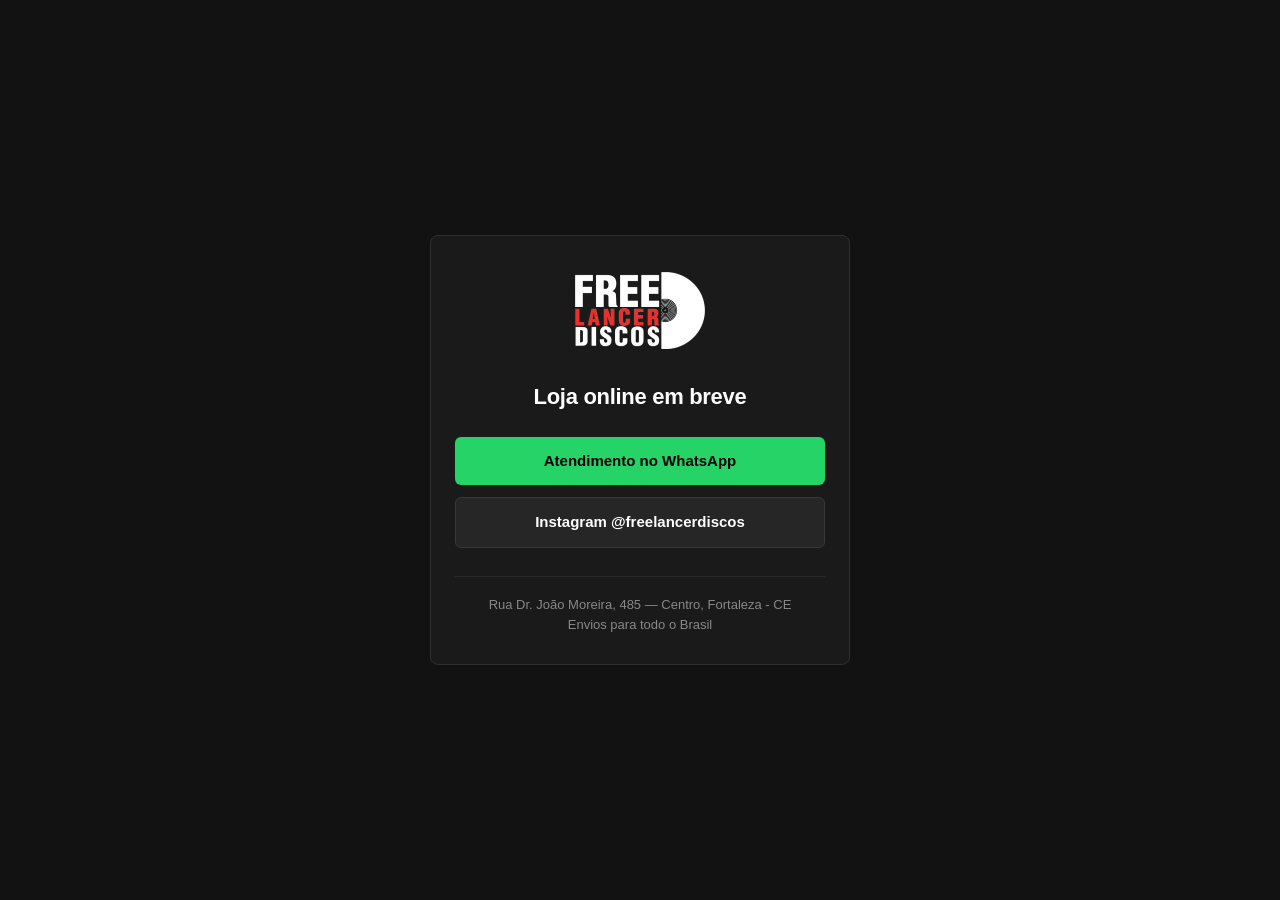
==== index.html @ 1de43fb5 "style: simplifica landing page em breve" ====
<!DOCTYPE html>
<html lang="pt-BR">
<head>
  <meta charset="UTF-8">
  <meta name="viewport" content="width=device-width, initial-scale=1.0">
  <title>Freelancer Discos — Em Breve</title>
  <meta name="description" content="Freelancer Discos. Loja online em breve. Atendimento via WhatsApp e Instagram.">
  <link rel="icon" type="image/png" href="assets/logo.png">
  <style>
    * {
      box-sizing: border-box;
      margin: 0;
      padding: 0;
    }
    body {
      background-color: #121212;
      color: #e0e0e0;
      font-family: -apple-system, BlinkMacSystemFont, "Segoe UI", Roboto, Helvetica, Arial, sans-serif;
      min-height: 100vh;
      display: flex;
      align-items: center;
      justify-content: center;
      padding: 24px 16px;
      line-height: 1.5;
    }
    .card {
      background-color: #1a1a1a;
      border: 1px solid #2e2e2e;
      border-radius: 8px;
      max-width: 420px;
      width: 100%;
      padding: 36px 24px 28px;
      text-align: center;
    }
    .logo {
      max-width: 130px;
      height: auto;
      margin-bottom: 24px;
      border-radius: 4px;
    }
    h1 {
      font-size: 22px;
      color: #ffffff;
      margin-bottom: 24px;
      font-weight: 700;
      letter-spacing: -0.3px;
    }
    .actions {
      display: flex;
      flex-direction: column;
      gap: 12px;
      margin-bottom: 28px;
    }
    .btn {
      display: flex;
      align-items: center;
      justify-content: center;
      padding: 13px 20px;
      border-radius: 6px;
      font-size: 15px;
      font-weight: 600;
      text-decoration: none;
      transition: opacity 0.2s;
    }
    .btn:hover {
      opacity: 0.9;
    }
    .btn-whatsapp {
      background-color: #25d366;
      color: #000000;
    }
    .btn-instagram {
      background-color: #262626;
      color: #ffffff;
      border: 1px solid #383838;
    }
    .footer {
      border-top: 1px solid #292929;
      padding-top: 18px;
      font-size: 13px;
      color: #888888;
      line-height: 1.6;
    }
  </style>
</head>
<body>
  <main class="card">
    <img src="assets/logo.png" alt="Freelancer Discos" class="logo">
    <h1>Loja online em breve</h1>
    
    <div class="actions">
      <a href="https://wa.me/5585999999999" target="_blank" rel="noopener noreferrer" class="btn btn-whatsapp">
        Atendimento no WhatsApp
      </a>
      <a href="https://instagram.com/freelancerdiscos" target="_blank" rel="noopener noreferrer" class="btn btn-instagram">
        Instagram @freelancerdiscos
      </a>
    </div>

    <footer class="footer">
      Rua Dr. João Moreira, 485 — Centro, Fortaleza - CE<br>
      Envios para todo o Brasil
    </footer>
  </main>
</body>
</html>
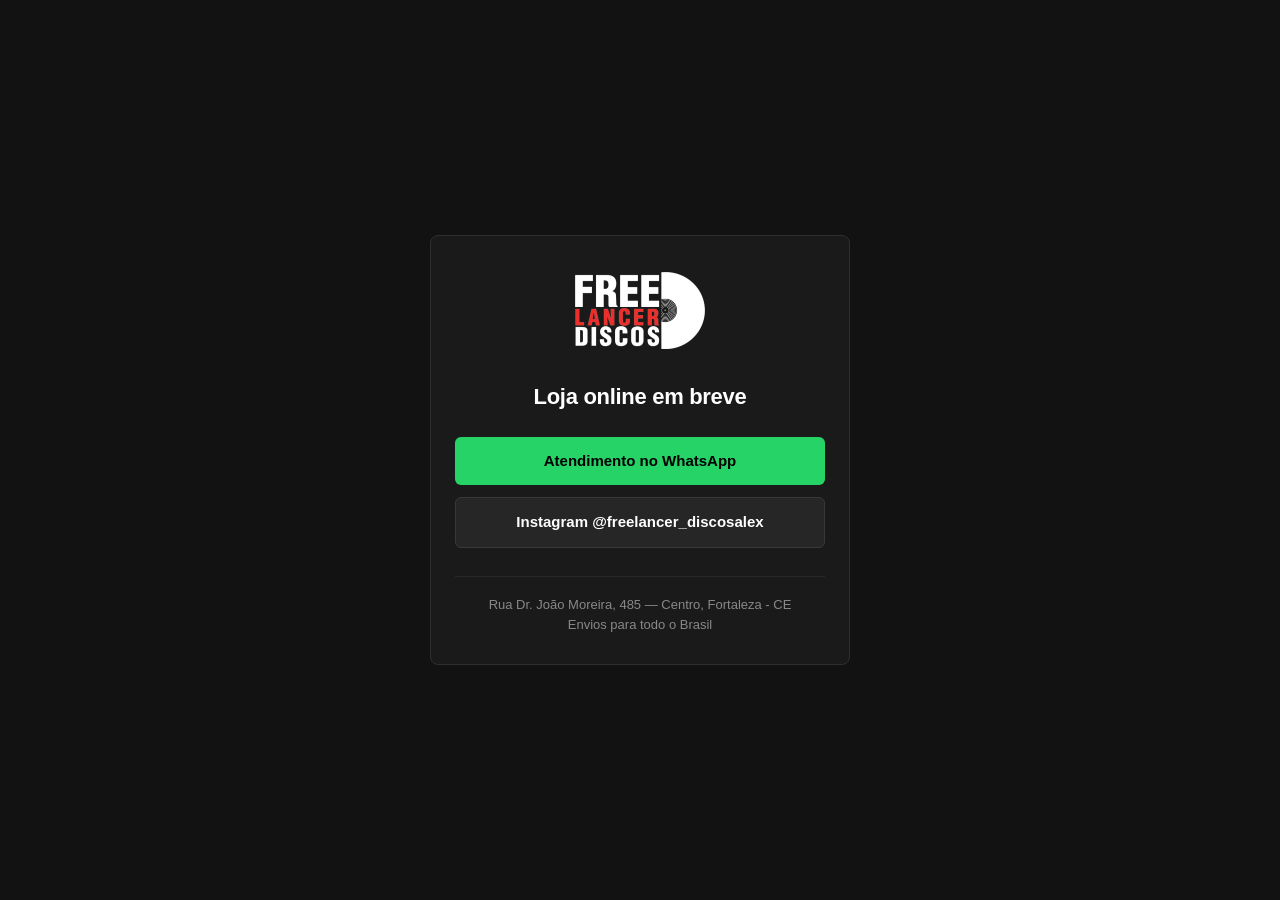
==== commit b6104290: "fix(links): atualiza links oficiais de whatsapp e instagram" ====
--- a/index.html
+++ b/index.html
@@ -89,11 +89,11 @@
     <h1>Loja online em breve</h1>
     
     <div class="actions">
-      <a href="https://wa.me/5585999999999" target="_blank" rel="noopener noreferrer" class="btn btn-whatsapp">
+      <a href="https://api.whatsapp.com/message/MDNETMFAPBNME1?autoload=1&app_absent=0" target="_blank" rel="noopener noreferrer" class="btn btn-whatsapp">
         Atendimento no WhatsApp
       </a>
-      <a href="https://instagram.com/freelancerdiscos" target="_blank" rel="noopener noreferrer" class="btn btn-instagram">
-        Instagram @freelancerdiscos
+      <a href="https://www.instagram.com/freelancer_discosalex/" target="_blank" rel="noopener noreferrer" class="btn btn-instagram">
+        Instagram @freelancer_discosalex
       </a>
     </div>
 
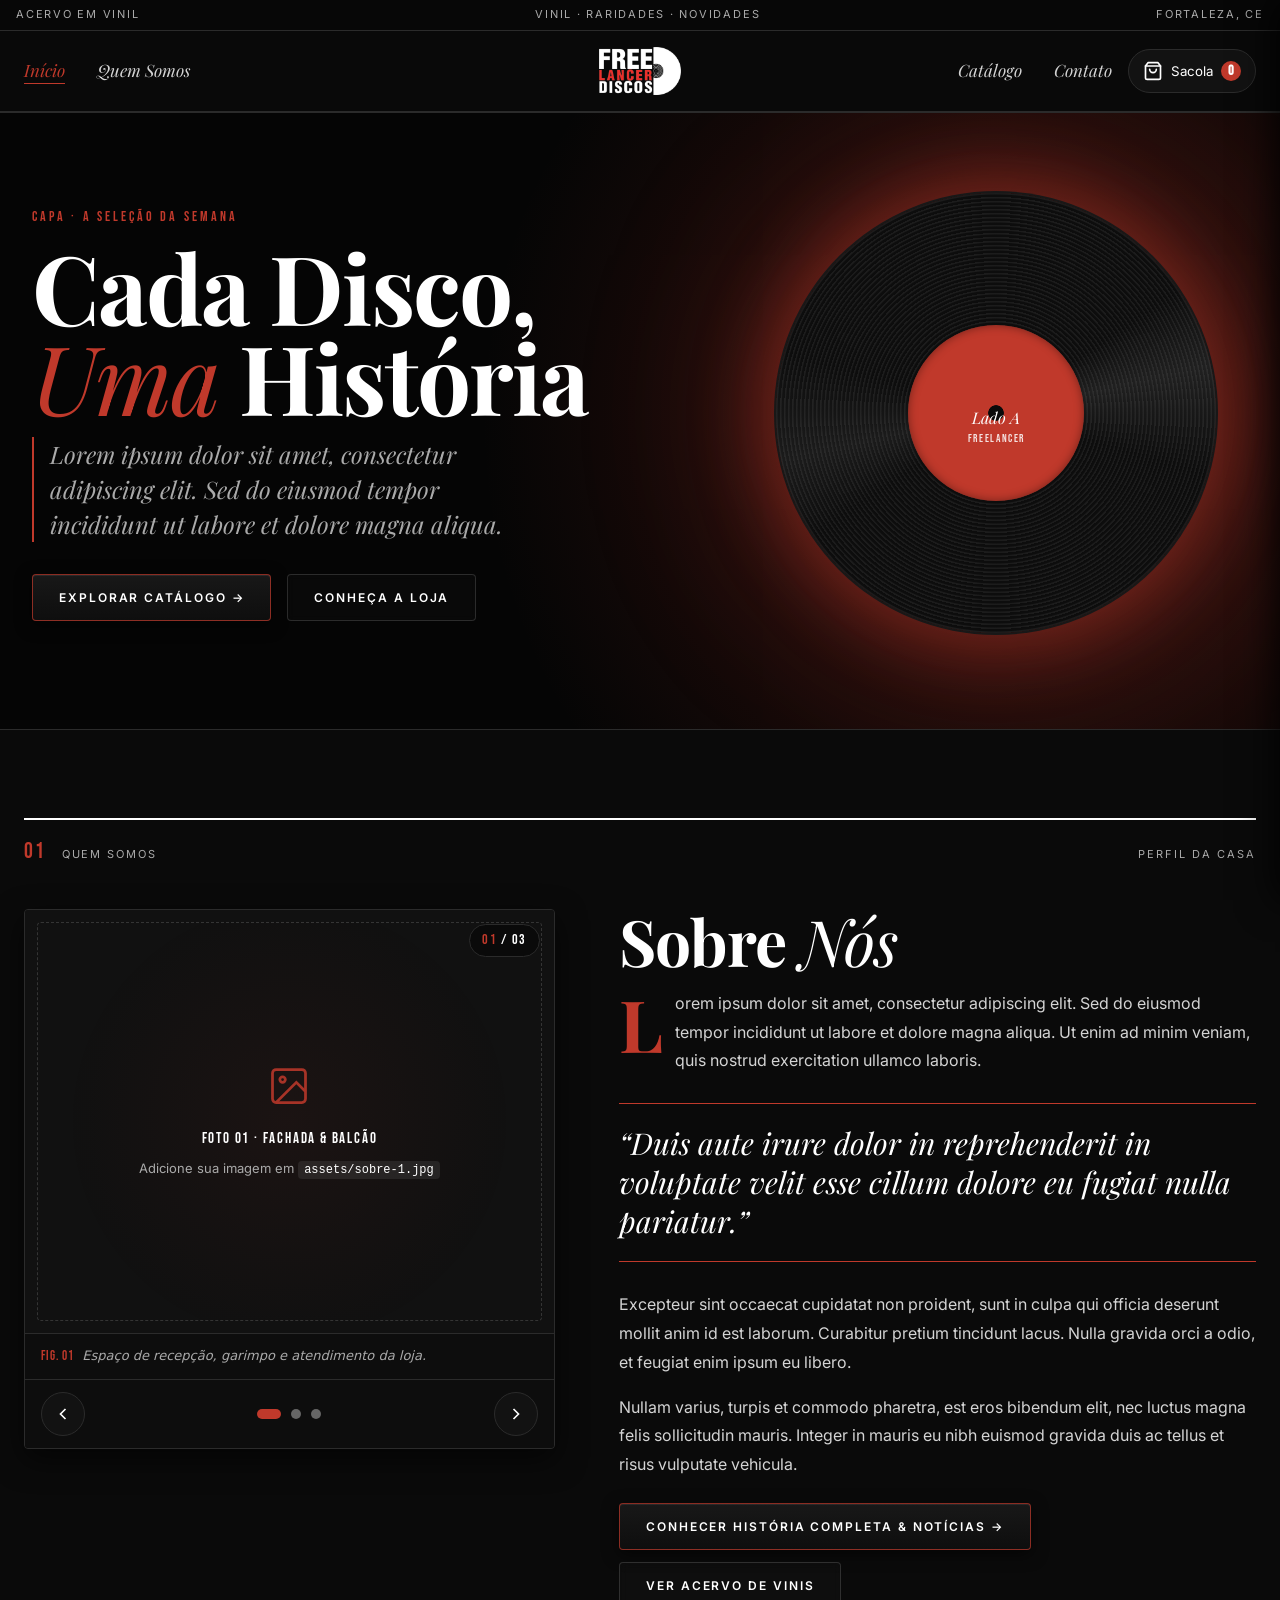
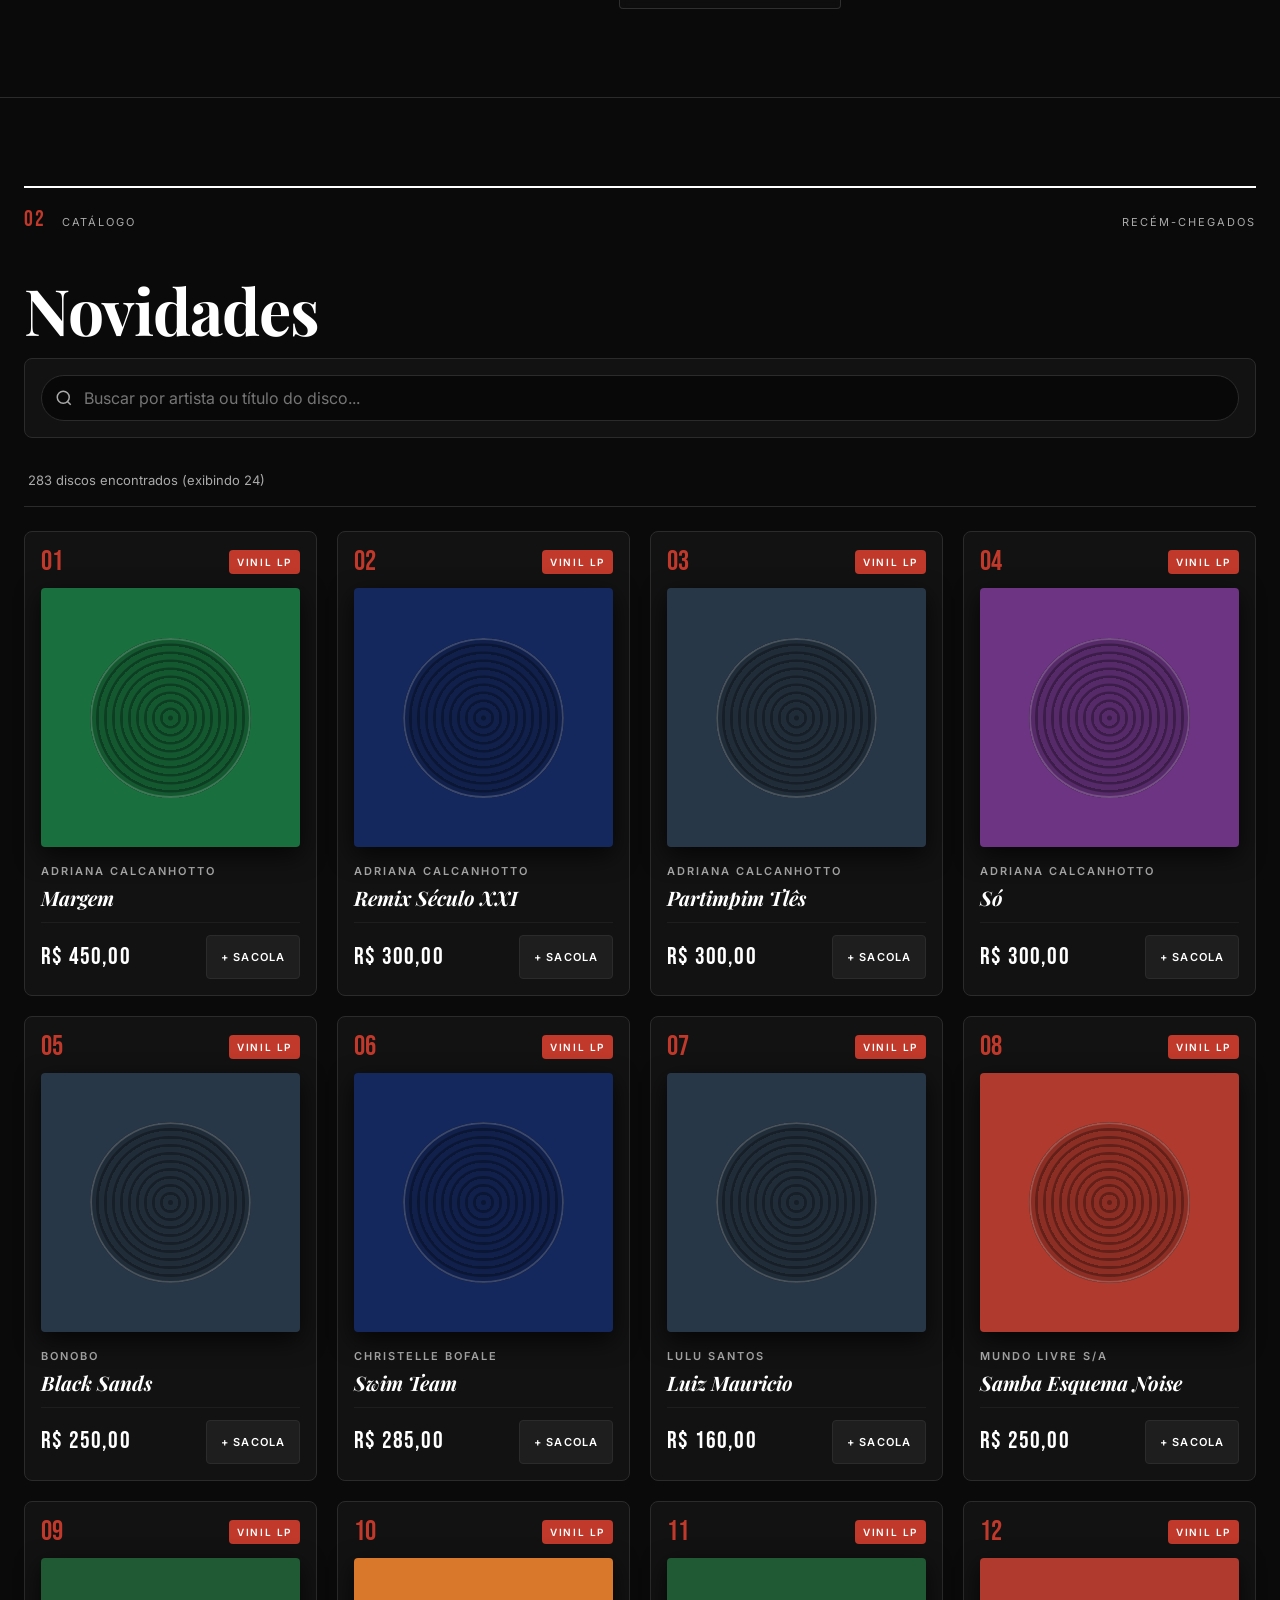
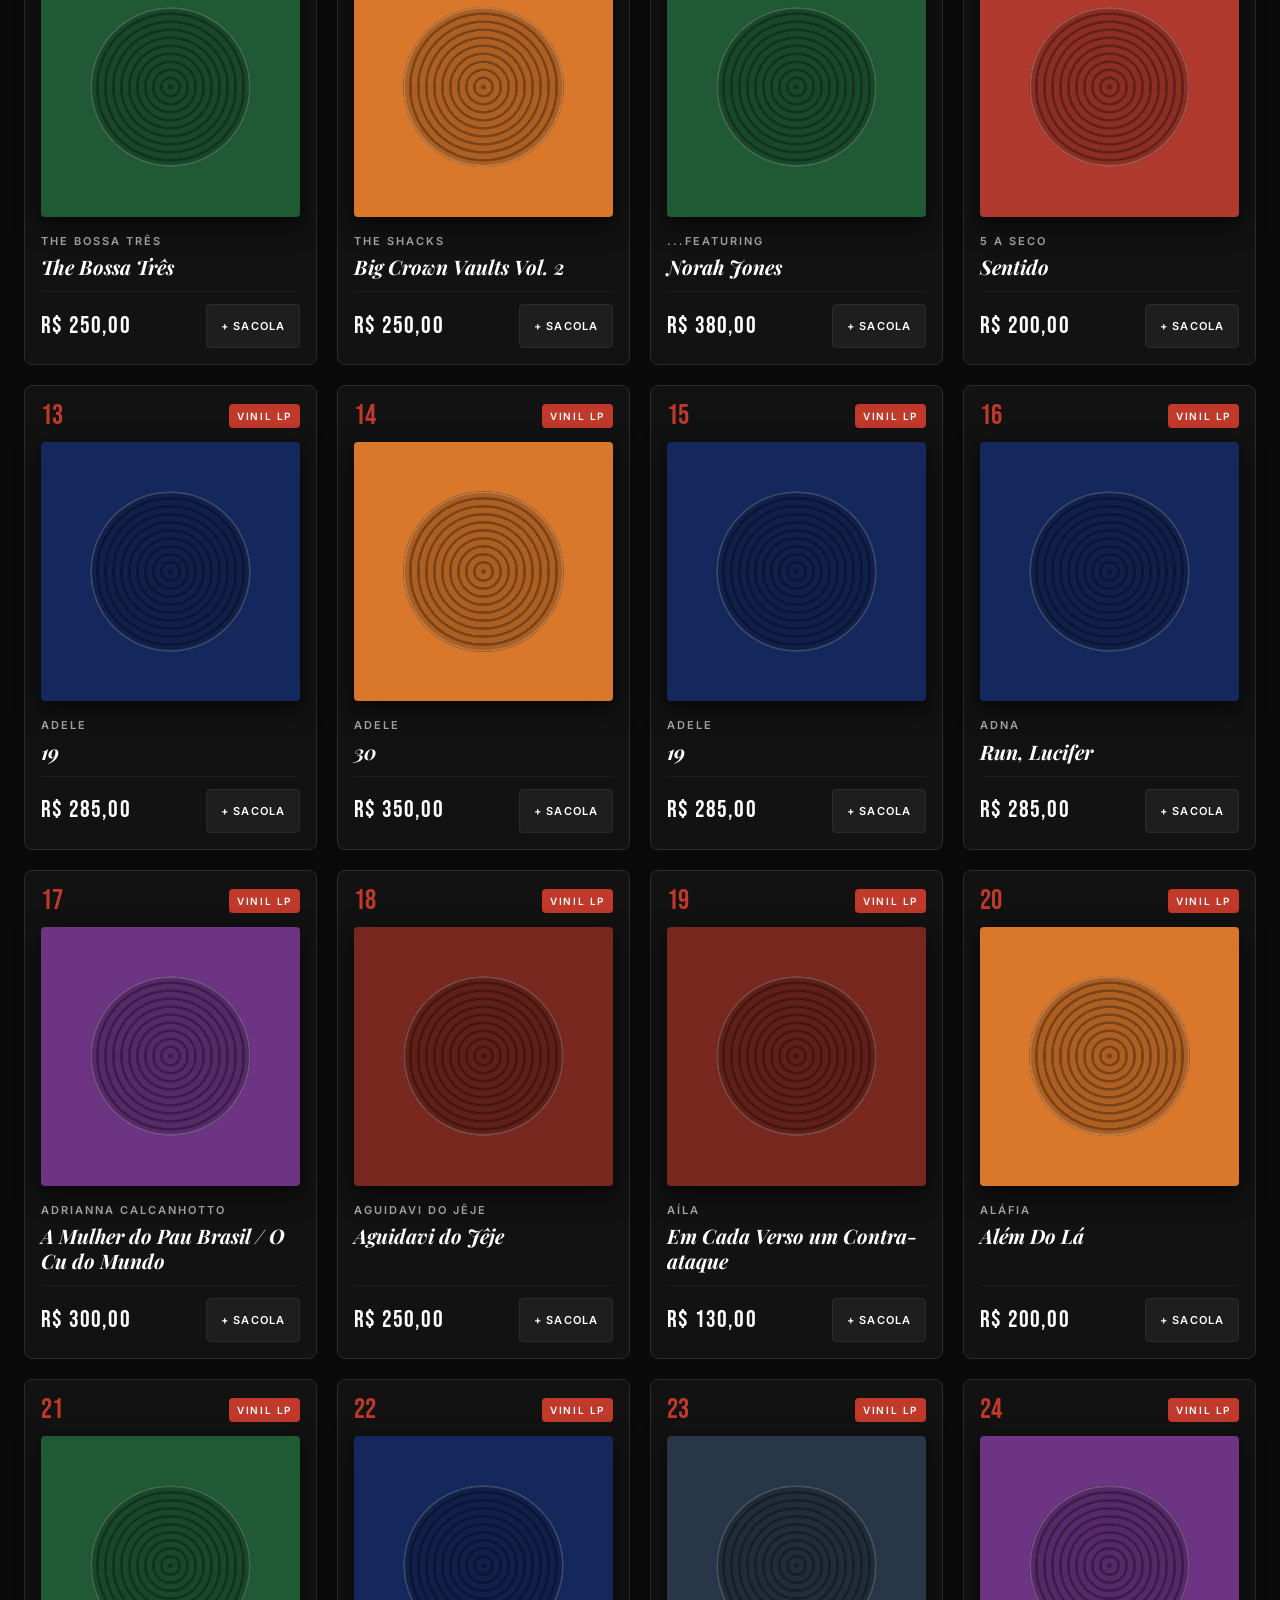
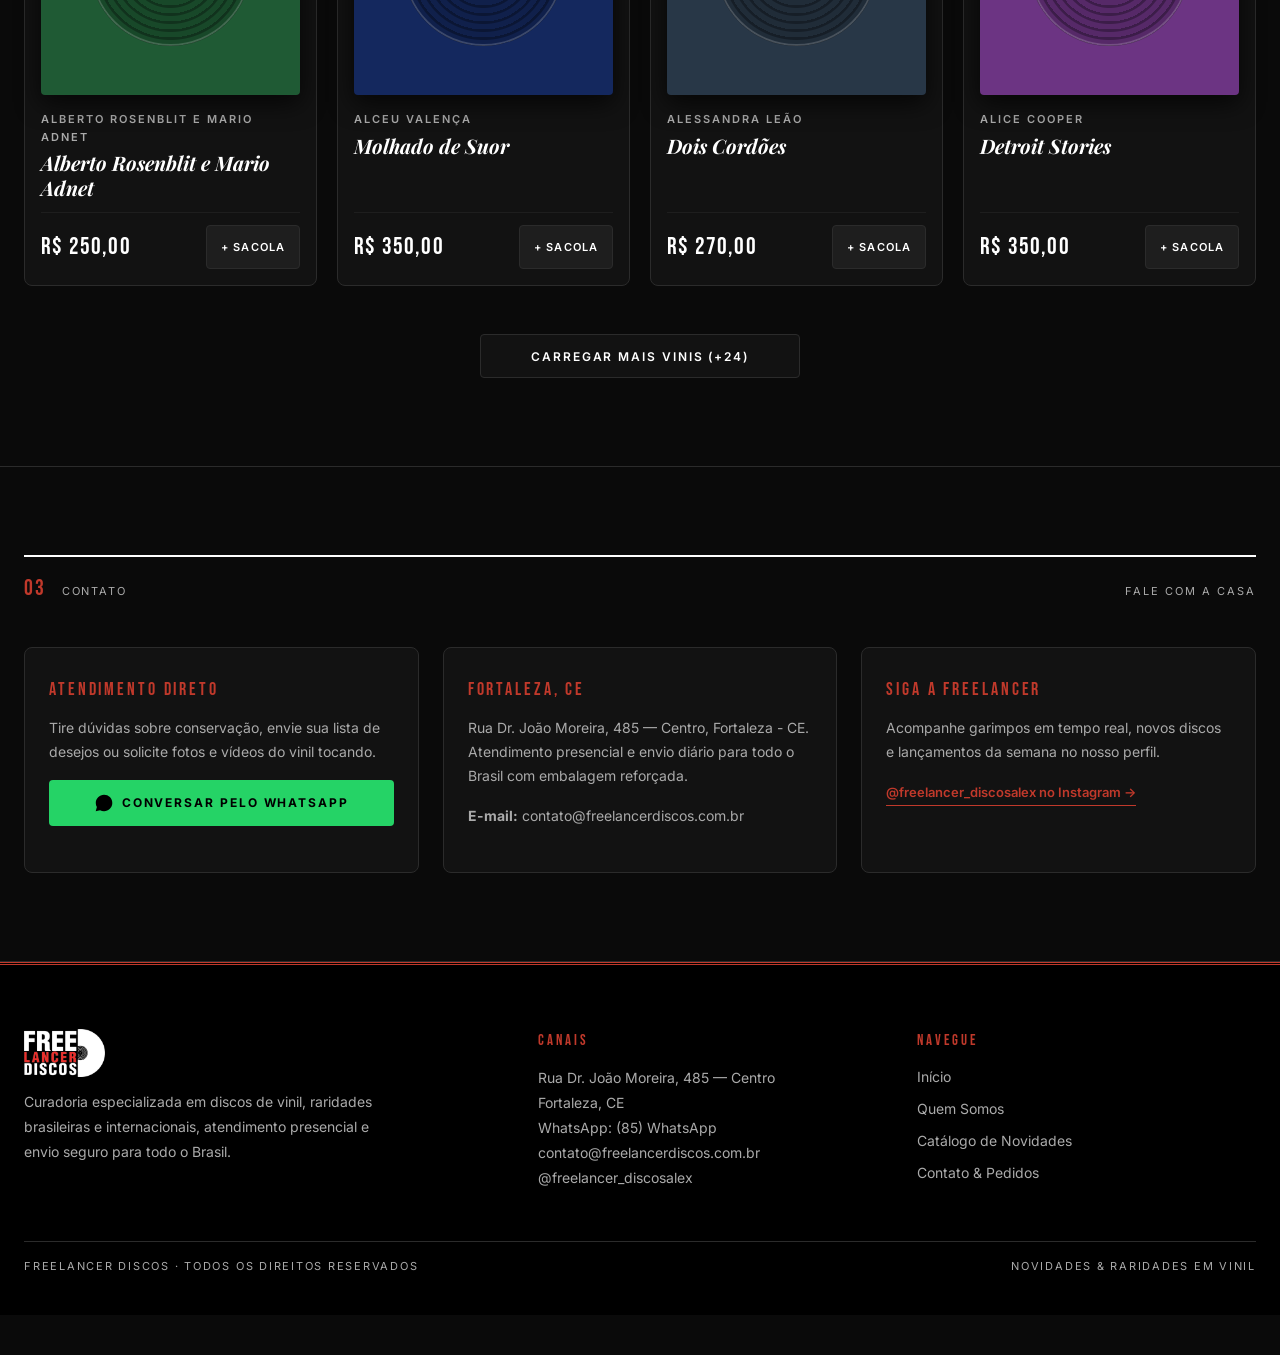
==== commit ca6655bb: "fix(social): atualiza links oficiais de whatsapp e instagram" ====
--- a/index.html
+++ b/index.html
@@ -1,106 +1,410 @@
 <!DOCTYPE html>
 <html lang="pt-BR">
 <head>
-  <meta charset="UTF-8">
-  <meta name="viewport" content="width=device-width, initial-scale=1.0">
-  <title>Freelancer Discos — Em Breve</title>
-  <meta name="description" content="Freelancer Discos. Loja online em breve. Atendimento via WhatsApp e Instagram.">
-  <link rel="icon" type="image/png" href="assets/logo.png">
-  <style>
-    * {
-      box-sizing: border-box;
-      margin: 0;
-      padding: 0;
-    }
-    body {
-      background-color: #121212;
-      color: #e0e0e0;
-      font-family: -apple-system, BlinkMacSystemFont, "Segoe UI", Roboto, Helvetica, Arial, sans-serif;
-      min-height: 100vh;
-      display: flex;
-      align-items: center;
-      justify-content: center;
-      padding: 24px 16px;
-      line-height: 1.5;
-    }
-    .card {
-      background-color: #1a1a1a;
-      border: 1px solid #2e2e2e;
-      border-radius: 8px;
-      max-width: 420px;
-      width: 100%;
-      padding: 36px 24px 28px;
-      text-align: center;
-    }
-    .logo {
-      max-width: 130px;
-      height: auto;
-      margin-bottom: 24px;
-      border-radius: 4px;
-    }
-    h1 {
-      font-size: 22px;
-      color: #ffffff;
-      margin-bottom: 24px;
-      font-weight: 700;
-      letter-spacing: -0.3px;
-    }
-    .actions {
-      display: flex;
-      flex-direction: column;
-      gap: 12px;
-      margin-bottom: 28px;
-    }
-    .btn {
-      display: flex;
-      align-items: center;
-      justify-content: center;
-      padding: 13px 20px;
-      border-radius: 6px;
-      font-size: 15px;
-      font-weight: 600;
-      text-decoration: none;
-      transition: opacity 0.2s;
-    }
-    .btn:hover {
-      opacity: 0.9;
-    }
-    .btn-whatsapp {
-      background-color: #25d366;
-      color: #000000;
-    }
-    .btn-instagram {
-      background-color: #262626;
-      color: #ffffff;
-      border: 1px solid #383838;
-    }
-    .footer {
-      border-top: 1px solid #292929;
-      padding-top: 18px;
-      font-size: 13px;
-      color: #888888;
-      line-height: 1.6;
-    }
-  </style>
+  <meta charset="utf-8">
+  <meta name="viewport" content="width=device-width, initial-scale=1, viewport-fit=cover">
+  <title>Freelancer Discos — Cada Disco, Uma História | Novidades em Vinil</title>
+  <meta name="description" content="Descubra novidades e raridades em vinil na Freelancer Discos. Conheça nossa história, explore o catálogo das Caixas 50 e 51 e compre direto pelo WhatsApp.">
+  
+  <!-- Favicon / Meta Tema -->
+  <meta name="theme-color" content="#0a0a0a">
+  <meta name="apple-mobile-web-app-status-bar-style" content="black-translucent">
+
+  <!-- Fontes Editoriais Google Fonts -->
+  <link rel="preconnect" href="https://fonts.googleapis.com">
+  <link rel="preconnect" href="https://fonts.gstatic.com" crossorigin>
+  <link href="https://fonts.googleapis.com/css2?family=Bebas+Neue&family=Inter:wght@400;500;600;700&family=Playfair+Display:ital,wght@0,400;0,700;1,400;1,700&display=swap" rel="stylesheet">
+
+  <!-- Design Tokens e Estilos -->
+  <link rel="stylesheet" href="css/tokens.css">
+  <link rel="stylesheet" href="css/style.css">
 </head>
 <body>
-  <main class="card">
-    <img src="assets/logo.png" alt="Freelancer Discos" class="logo">
-    <h1>Loja online em breve</h1>
-    
-    <div class="actions">
-      <a href="https://api.whatsapp.com/message/MDNETMFAPBNME1?autoload=1&app_absent=0" target="_blank" rel="noopener noreferrer" class="btn btn-whatsapp">
-        Atendimento no WhatsApp
+  <!-- Topbar Editorial Metadados -->
+  <header class="topbar">
+    <div class="meta-container">
+      <span class="meta-item meta-edition">Acervo em Vinil</span>
+      <span class="meta-item meta-tagline">Vinil · Raridades · Novidades</span>
+      <span class="meta-item meta-location">Fortaleza, CE</span>
+    </div>
+  </header>
+
+  <!-- Navegação Principal -->
+  <nav class="main-nav" id="mainNav">
+    <div class="nav-container">
+      <!-- Menu Esquerdo (Desktop) -->
+      <ul class="nav-links nav-left">
+        <li><a href="#inicio" class="nav-link active">Início</a></li>
+        <li><a href="sobre.html" class="nav-link">Quem Somos</a></li>
+      </ul>
+
+      <!-- Logotipo Central -->
+      <a href="#inicio" class="nav-brand" aria-label="Freelancer Discos - Início">
+        <img src="assets/logo.png" alt="Freelancer Discos" class="brand-logo" width="180" height="48">
       </a>
-      <a href="https://www.instagram.com/freelancer_discosalex/" target="_blank" rel="noopener noreferrer" class="btn btn-instagram">
-        Instagram @freelancer_discosalex
-      </a>
-    </div>
-
-    <footer class="footer">
-      Rua Dr. João Moreira, 485 — Centro, Fortaleza - CE<br>
-      Envios para todo o Brasil
-    </footer>
-  </main>
+
+      <!-- Menu Direito & Botão da Sacola -->
+      <div class="nav-right-wrap">
+        <ul class="nav-links nav-right">
+          <li><a href="#catalogo" class="nav-link">Catálogo</a></li>
+          <li><a href="#contato" class="nav-link">Contato</a></li>
+        </ul>
+
+        <!-- Botão Sacola de Compras -->
+        <button class="cart-trigger-btn" id="cartTrigger" aria-label="Abrir Sacola de Compras">
+          <svg class="cart-icon" viewBox="0 0 24 24" width="20" height="20" fill="none" stroke="currentColor" stroke-width="2" stroke-linecap="round" stroke-linejoin="round">
+            <path d="M6 2L3 6v14a2 2 0 0 0 2 2h14a2 2 0 0 0 2-2V6l-3-4z"></path>
+            <line x1="3" y1="6" x2="21" y2="6"></line>
+            <path d="M16 10a4 4 0 0 1-8 0"></path>
+          </svg>
+          <span class="cart-label">Sacola</span>
+          <span class="cart-badge" id="cartBadge">0</span>
+        </button>
+
+        <!-- Menu Hamburguer Mobile -->
+        <button class="menu-toggle" id="menuToggle" aria-label="Abrir menu de navegação">
+          <span></span>
+          <span></span>
+          <span></span>
+        </button>
+      </div>
+    </div>
+
+    <!-- Gaveta de Links Mobile -->
+    <div class="mobile-menu" id="mobileMenu">
+      <a href="#inicio" class="mobile-link">Início</a>
+      <a href="sobre.html" class="mobile-link">Quem Somos</a>
+      <a href="#catalogo" class="mobile-link">Catálogo (Novidades)</a>
+      <a href="#contato" class="mobile-link">Contato & Localização</a>
+    </div>
+  </nav>
+
+  <!-- Seção Hero Principal -->
+  <section class="hero-section" id="inicio">
+    <div class="hero-inner">
+      <div class="hero-text">
+        <span class="hero-kicker">CAPA · A SELEÇÃO DA SEMANA</span>
+        <h1 class="hero-title">Cada Disco,<br><em>Uma</em> História</h1>
+        <p class="hero-lede">Lorem ipsum dolor sit amet, consectetur adipiscing elit. Sed do eiusmod tempor incididunt ut labore et dolore magna aliqua.</p>
+        <div class="hero-actions">
+          <a href="#catalogo" class="btn btn-primary">Explorar Catálogo →</a>
+          <a href="#sobre" class="btn btn-outline">Conheça a Loja</a>
+        </div>
+      </div>
+
+      <!-- Disco de Vinil Gráfico Interativo -->
+      <div class="hero-vinyl-wrap" aria-hidden="true">
+        <div class="vinyl-disc" id="vinylDisc">
+          <div class="vinyl-reflection"></div>
+          <div class="vinyl-label">
+            <span class="label-side">Lado A</span>
+            <span class="label-brand">Freelancer</span>
+          </div>
+        </div>
+      </div>
+    </div>
+  </section>
+
+  <!-- Seção 01: Quem Somos -->
+  <section class="section-container" id="sobre">
+    <div class="section-header">
+      <span class="section-num">01</span>
+      <span class="section-tag">Quem Somos</span>
+      <span class="section-extra">Perfil da Casa</span>
+    </div>
+
+    <div class="about-grid">
+      <!-- Carrossel de Fotos do Espaço (Preparado para imagens futuras) -->
+      <div class="about-carousel-wrap">
+        <div class="about-carousel" id="aboutCarousel" aria-roledescription="carousel" aria-label="Fotos do Espaço da Loja">
+          
+          <!-- Badge Editorial Indicador -->
+          <div class="carousel-counter-pill" id="carouselCounter" aria-live="polite">
+            <span id="currentSlideNum">01</span> / 03
+          </div>
+
+          <!-- Trilho dos Slides -->
+          <div class="carousel-viewport">
+            <div class="carousel-track" id="carouselTrack">
+              
+              <!-- Slide 1: Entrada & Balcão -->
+              <article class="carousel-slide is-active" role="group" aria-roledescription="slide" aria-label="1 de 3: Entrada e Balcão">
+                <div class="slide-media-box">
+                  <div class="slide-placeholder">
+                    <div class="placeholder-graphic">
+                      <svg viewBox="0 0 24 24" width="44" height="44" fill="none" stroke="currentColor" stroke-width="1.5">
+                        <rect x="3" y="3" width="18" height="18" rx="2" ry="2"></rect>
+                        <circle cx="8.5" cy="8.5" r="1.5"></circle>
+                        <polyline points="21 15 16 10 5 21"></polyline>
+                      </svg>
+                    </div>
+                    <span class="placeholder-tag">Foto 01 · Fachada & Balcão</span>
+                    <p class="placeholder-desc">Adicione sua imagem em <code>assets/sobre-1.jpg</code></p>
+                  </div>
+                  <!-- Foto futura: <img src="assets/sobre-1.jpg" alt="Fachada e balcão" class="slide-photo" loading="lazy"> -->
+                </div>
+                <div class="slide-caption">
+                  <span class="caption-fig">Fig. 01</span>
+                  <span class="caption-text">Espaço de recepção, garimpo e atendimento da loja.</span>
+                </div>
+              </article>
+
+              <!-- Slide 2: Estantes & Acervo -->
+              <article class="carousel-slide" role="group" aria-roledescription="slide" aria-label="2 de 3: Estantes e Acervo">
+                <div class="slide-media-box">
+                  <div class="slide-placeholder">
+                    <div class="placeholder-graphic">
+                      <svg viewBox="0 0 24 24" width="44" height="44" fill="none" stroke="currentColor" stroke-width="1.5">
+                        <path d="M4 19.5A2.5 2.5 0 0 1 6.5 17H20"></path>
+                        <path d="M6.5 2H20v20H6.5A2.5 2.5 0 0 1 4 19.5v-15A2.5 2.5 0 0 1 6.5 2z"></path>
+                      </svg>
+                    </div>
+                    <span class="placeholder-tag">Foto 02 · Estantes & Caixas</span>
+                    <p class="placeholder-desc">Adicione sua imagem em <code>assets/sobre-2.jpg</code></p>
+                  </div>
+                  <!-- Foto futura: <img src="assets/sobre-2.jpg" alt="Estantes de vinil" class="slide-photo" loading="lazy"> -->
+                </div>
+                <div class="slide-caption">
+                  <span class="caption-fig">Fig. 02</span>
+                  <span class="caption-text">Acervo organizado por gênero com novidades semanais.</span>
+                </div>
+              </article>
+
+              <!-- Slide 3: Audição & Toca-Discos -->
+              <article class="carousel-slide" role="group" aria-roledescription="slide" aria-label="3 de 3: Ponto de Audição">
+                <div class="slide-media-box">
+                  <div class="slide-placeholder">
+                    <div class="placeholder-graphic">
+                      <svg viewBox="0 0 24 24" width="44" height="44" fill="none" stroke="currentColor" stroke-width="1.5">
+                        <circle cx="12" cy="12" r="10"></circle>
+                        <circle cx="12" cy="12" r="3"></circle>
+                        <line x1="12" y1="2" x2="12" y2="4"></line>
+                        <line x1="12" y1="20" x2="12" y2="22"></line>
+                      </svg>
+                    </div>
+                    <span class="placeholder-tag">Foto 03 · Ponto de Audição</span>
+                    <p class="placeholder-desc">Adicione sua imagem em <code>assets/sobre-3.jpg</code></p>
+                  </div>
+                  <!-- Foto futura: <img src="assets/sobre-3.jpg" alt="Ponto de audição" class="slide-photo" loading="lazy"> -->
+                </div>
+                <div class="slide-caption">
+                  <span class="caption-fig">Fig. 03</span>
+                  <span class="caption-text">Ambiente de audição para testar os vinis na hora.</span>
+                </div>
+              </article>
+
+            </div>
+          </div>
+
+          <!-- Controles de Navegação (Mínimo 44x44px Touch Target) -->
+          <div class="carousel-controls">
+            <button class="carousel-arrow prev" id="carouselPrevBtn" aria-label="Foto anterior">
+              <svg viewBox="0 0 24 24" width="20" height="20" fill="none" stroke="currentColor" stroke-width="2">
+                <polyline points="15 18 9 12 15 6"></polyline>
+              </svg>
+            </button>
+
+            <!-- Indicadores em Pontos (Dots) -->
+            <div class="carousel-dots" id="carouselDots" role="tablist" aria-label="Navegar pelas fotos">
+              <button class="carousel-dot is-active" role="tab" aria-selected="true" aria-label="Ver Foto 1" data-index="0"></button>
+              <button class="carousel-dot" role="tab" aria-selected="false" aria-label="Ver Foto 2" data-index="1"></button>
+              <button class="carousel-dot" role="tab" aria-selected="false" aria-label="Ver Foto 3" data-index="2"></button>
+            </div>
+
+            <button class="carousel-arrow next" id="carouselNextBtn" aria-label="Próxima foto">
+              <svg viewBox="0 0 24 24" width="20" height="20" fill="none" stroke="currentColor" stroke-width="2">
+                <polyline points="9 18 15 12 9 6"></polyline>
+              </svg>
+            </button>
+          </div>
+
+        </div>
+      </div>
+
+      <!-- Conteúdo Editorial -->
+      <div class="about-content">
+        <h2 class="editorial-heading">Sobre <em>Nós</em></h2>
+        <p class="about-lead">Lorem ipsum dolor sit amet, consectetur adipiscing elit. Sed do eiusmod tempor incididunt ut labore et dolore magna aliqua. Ut enim ad minim veniam, quis nostrud exercitation ullamco laboris.</p>
+        
+        <blockquote class="about-quote">
+          “Duis aute irure dolor in reprehenderit in voluptate velit esse cillum dolore eu fugiat nulla pariatur.”
+        </blockquote>
+        
+        <p>Excepteur sint occaecat cupidatat non proident, sunt in culpa qui officia deserunt mollit anim id est laborum. Curabitur pretium tincidunt lacus. Nulla gravida orci a odio, et feugiat enim ipsum eu libero.</p>
+        <p>Nullam varius, turpis et commodo pharetra, est eros bibendum elit, nec luctus magna felis sollicitudin mauris. Integer in mauris eu nibh euismod gravida duis ac tellus et risus vulputate vehicula.</p>
+        
+        <div style="margin-top: 24px; display: flex; gap: 12px; flex-wrap: wrap;">
+          <a href="sobre.html" class="btn btn-primary">Conhecer História Completa & Notícias →</a>
+          <a href="#catalogo" class="btn btn-outline">Ver Acervo de Vinis</a>
+        </div>
+      </div>
+    </div>
+  </section>
+
+  <!-- Seção 02: Catálogo (Novidades - Caixas 50 e 51) -->
+  <section class="section-container" id="catalogo">
+    <div class="section-header">
+      <span class="section-num">02</span>
+      <span class="section-tag">Catálogo</span>
+      <span class="section-extra">Recém-Chegados</span>
+    </div>
+
+    <div class="catalog-intro">
+      <h2 class="editorial-heading">Novidades</h2>
+    </div>
+
+    <!-- Barra de Ferramentas: Busca Rápida -->
+    <div class="catalog-toolbar">
+      <!-- Campo de Busca -->
+      <div class="search-input-wrap">
+        <svg class="search-icon" viewBox="0 0 24 24" width="18" height="18" fill="none" stroke="currentColor" stroke-width="2">
+          <circle cx="11" cy="11" r="8"></circle>
+          <line x1="21" y1="21" x2="16.65" y2="16.65"></line>
+        </svg>
+        <input type="search" id="searchInput" class="search-input" placeholder="Buscar por artista ou título do disco..." autocomplete="off">
+        <button type="button" id="searchClear" class="search-clear-btn" aria-label="Limpar busca" style="display: none;">&times;</button>
+      </div>
+    </div>
+
+    <!-- Contador de Resultados -->
+    <div class="catalog-meta-bar">
+      <span id="catalogCount" class="catalog-count-text">Carregando catálogo...</span>
+    </div>
+
+    <!-- Grade de Discos -->
+    <div class="catalog-grid" id="catalogGrid" aria-live="polite">
+      <!-- Injetado dinamicamente via app.js -->
+    </div>
+
+    <!-- Botão Carregar Mais -->
+    <div class="load-more-container" id="loadMoreContainer" style="display: none;">
+      <button class="btn btn-secondary" id="loadMoreBtn">Carregar mais vinis (+24)</button>
+    </div>
+  </section>
+
+  <!-- Seção 03: Contato e Localização -->
+  <section class="section-container" id="contato">
+    <div class="section-header">
+      <span class="section-num">03</span>
+      <span class="section-tag">Contato</span>
+      <span class="section-extra">Fale com a Casa</span>
+    </div>
+
+    <div class="contact-card-grid">
+      <div class="contact-box">
+        <h3 class="contact-box-title">Atendimento Direto</h3>
+        <p>Tire dúvidas sobre conservação, envie sua lista de desejos ou solicite fotos e vídeos do vinil tocando.</p>
+        <a href="#" id="directWhatsappBtn" class="btn btn-whatsapp-card" target="_blank" rel="noopener">
+          <svg viewBox="0 0 24 24" width="20" height="20" fill="currentColor">
+            <path d="M12.04 2c-5.46 0-9.91 4.45-9.91 9.91 0 1.75.46 3.45 1.32 4.95L2.05 22l5.25-1.38c1.45.79 3.08 1.21 4.74 1.21 5.46 0 9.91-4.45 9.91-9.91 0-2.65-1.03-5.14-2.9-7.01A9.82 9.82 0 0 0 12.04 2z"/>
+          </svg>
+          Conversar pelo WhatsApp
+        </a>
+      </div>
+
+      <div class="contact-box">
+        <h3 class="contact-box-title">Fortaleza, CE</h3>
+        <p id="storeAddress">Rua Dr. João Moreira, 485 — Centro, Fortaleza - CE. Atendimento presencial e envio diário com embalagem reforçada para todo o Brasil.</p>
+        <p class="contact-email"><strong>E-mail:</strong> <span id="storeEmail">contato@freelancerdiscos.com.br</span></p>
+      </div>
+
+      <div class="contact-box">
+        <h3 class="contact-box-title">Siga a Freelancer</h3>
+        <p>Acompanhe garimpos em tempo real, novos discos e lançamentos da semana no nosso perfil.</p>
+        <a href="https://www.instagram.com/freelancer_discosalex/" id="storeInstagram" class="contact-social-link" target="_blank" rel="noopener">
+          @freelancer_discosalex no Instagram →
+        </a>
+      </div>
+    </div>
+  </section>
+
+  <!-- Rodapé Institucional -->
+  <footer class="site-footer">
+    <div class="footer-inner">
+      <div class="footer-col brand-col">
+        <img src="assets/logo.png" alt="Freelancer Discos" class="footer-logo" width="160" height="42">
+        <p class="footer-desc">Curadoria especializada em discos de vinil, raridades brasileiras e internacionais, atendimento presencial e envio seguro para todo o Brasil.</p>
+      </div>
+
+      <div class="footer-col">
+        <h4 class="footer-heading">CANAIS</h4>
+        <p>Rua Dr. João Moreira, 485 — Centro<br>
+        Fortaleza, CE<br>
+        <span id="footerWhatsappText">WhatsApp</span><br>
+        <span id="footerEmailText">contato@freelancerdiscos.com.br</span><br>
+        <span id="footerInstagramText">@freelancer_discosalex</span></p>
+      </div>
+
+      <div class="footer-col">
+        <h4 class="footer-heading">NAVEGUE</h4>
+        <ul class="footer-nav">
+          <li><a href="#inicio">Início</a></li>
+          <li><a href="sobre.html">Quem Somos</a></li>
+          <li><a href="#catalogo">Catálogo de Novidades</a></li>
+          <li><a href="#contato">Contato & Pedidos</a></li>
+        </ul>
+      </div>
+    </div>
+
+    <div class="footer-bottom">
+      <span>Freelancer Discos · Todos os direitos reservados</span>
+      <span>Novidades & Raridades em Vinil</span>
+    </div>
+  </footer>
+
+  <!-- Drawer da Sacola de Compras (Modal Deslizante) -->
+  <div class="cart-overlay" id="cartOverlay" aria-hidden="true"></div>
+  <aside class="cart-drawer" id="cartDrawer" aria-label="Sacola de Compras" aria-hidden="true">
+    <div class="drawer-header">
+      <div class="drawer-title-wrap">
+        <h3 class="drawer-title">Sua Sacola</h3>
+        <span class="drawer-subtitle" id="drawerItemCount">0 discos selecionados</span>
+      </div>
+      <button class="drawer-close-btn" id="drawerCloseBtn" aria-label="Fechar Sacola">&times;</button>
+    </div>
+
+    <!-- Lista de Itens -->
+    <div class="drawer-body" id="cartItemsList">
+      <!-- Itens da sacola ou estado vazio injetado via app.js -->
+    </div>
+
+    <!-- Rodapé da Sacola: Totais e WhatsApp -->
+    <div class="drawer-footer" id="drawerFooter" style="display: none;">
+      <div class="drawer-subtotal-row">
+        <span>Subtotal dos Vinis</span>
+        <strong class="drawer-subtotal-value" id="cartSubtotal">R$ 0,00</strong>
+      </div>
+
+      <!-- Dados Opcionais para Agilizar Frete -->
+      <div class="drawer-inputs">
+        <input type="text" id="customerName" class="drawer-input" placeholder="Seu Nome (opcional)">
+        <input type="text" id="customerCity" class="drawer-input" placeholder="Sua Cidade / Bairro (para cálculo de frete)">
+      </div>
+
+      <!-- Botão de Finalização no WhatsApp -->
+      <button class="btn btn-checkout-whatsapp" id="checkoutWhatsappBtn">
+        <svg viewBox="0 0 24 24" width="20" height="20" fill="currentColor">
+          <path d="M12.04 2c-5.46 0-9.91 4.45-9.91 9.91 0 1.75.46 3.45 1.32 4.95L2.05 22l5.25-1.38c1.45.79 3.08 1.21 4.74 1.21 5.46 0 9.91-4.45 9.91-9.91 0-2.65-1.03-5.14-2.9-7.01A9.82 9.82 0 0 0 12.04 2z"/>
+        </svg>
+        <span>Fechar Pedido no WhatsApp</span>
+      </button>
+
+      <button class="cart-clear-link" id="clearCartBtn">Esvaziar sacola</button>
+    </div>
+  </aside>
+
+  <!-- Botão Flutuante de Sacola (Fixo no Mobile) -->
+  <button class="floating-cart-btn" id="floatingCartBtn" aria-label="Abrir Sacola de Compras">
+    <svg viewBox="0 0 24 24" width="22" height="22" fill="none" stroke="currentColor" stroke-width="2">
+      <path d="M6 2L3 6v14a2 2 0 0 0 2 2h14a2 2 0 0 0 2-2V6l-3-4z"></path>
+      <line x1="3" y1="6" x2="21" y2="6"></line>
+      <path d="M16 10a4 4 0 0 1-8 0"></path>
+    </svg>
+    <span class="floating-cart-badge" id="floatingCartBadge">0</span>
+  </button>
+
+  <!-- Scripts -->
+  <script src="js/config.js"></script>
+  <script src="js/app.js"></script>
 </body>
 </html>
--- a/css/tokens.css
+++ b/css/tokens.css
@@ -0,0 +1,84 @@
+/**
+ * tokens.css - Design System de 3 camadas para a Freelancer Discos
+ * Primitivos -> Semânticos -> Componentes
+ */
+
+:root {
+  /* ==========================================================================
+     1. TOKENS PRIMITIVOS (Cores, Fontes e Medidas Brutas)
+     ========================================================================== */
+  --primitive-black: #050505;
+  --primitive-bg: #0a0a0a;
+  --primitive-card: #121212;
+  --primitive-card-hover: #181818;
+  --primitive-surface: #1e1e1e;
+  
+  --primitive-red: #c0392b;
+  --primitive-red-dark: #7b1a1a;
+  --primitive-red-glow: rgba(192, 57, 43, 0.45);
+  
+  --primitive-white: #ffffff;
+  --primitive-gray-100: #f5f5f5;
+  --primitive-gray-300: #d4d4d4;
+  --primitive-gray-400: #aaaaaa;
+  --primitive-gray-600: #666666;
+  --primitive-line: #2b2b2b;
+  --primitive-line-light: rgba(255, 255, 255, 0.12);
+
+  --primitive-green: #25d366;
+  --primitive-green-dark: #1f9d55;
+
+  /* Tipografia */
+  --primitive-font-serif: 'Playfair Display', Georgia, serif;
+  --primitive-font-head: 'Bebas Neue', Impact, 'Arial Narrow', sans-serif;
+  --primitive-font-body: 'Inter', system-ui, -apple-system, sans-serif;
+
+  /* ==========================================================================
+     2. TOKENS SEMÂNTICOS (Propósito e Contexto de Uso)
+     ========================================================================== */
+  --color-page-bg: var(--primitive-bg);
+  --color-page-card: var(--primitive-card);
+  --color-text-main: var(--primitive-white);
+  --color-text-muted: var(--primitive-gray-400);
+  --color-border: var(--primitive-line);
+  --color-border-subtle: var(--primitive-line-light);
+
+  --color-brand-primary: var(--primitive-red);
+  --color-brand-hover: var(--primitive-red-dark);
+  --color-brand-glow: var(--primitive-red-glow);
+  --color-accent-whatsapp: var(--primitive-green);
+
+  --font-editorial-title: var(--primitive-font-serif);
+  --font-editorial-eyebrow: var(--primitive-font-head);
+  --font-text-interface: var(--primitive-font-body);
+
+  /* Espaçamentos e Escalas */
+  --space-1: 4px;
+  --space-2: 8px;
+  --space-3: 12px;
+  --space-4: 16px;
+  --space-6: 24px;
+  --space-8: 32px;
+  --space-12: 48px;
+  --space-16: 64px;
+
+  /* Raios de Borda */
+  --radius-sm: 4px;
+  --radius-md: 8px;
+  --radius-lg: 12px;
+  --radius-full: 9999px;
+
+  /* Mobile-first Touch Target e Safe Areas */
+  --touch-target-min: 44px;
+  --safe-top: env(safe-area-inset-top, 0px);
+  --safe-bottom: env(safe-area-inset-bottom, 0px);
+
+  /* Transições suaves */
+  --transition-fast: 0.15s ease;
+  --transition-normal: 0.25s cubic-bezier(0.16, 1, 0.3, 1);
+
+  /* Sombras */
+  --shadow-card: 0 10px 30px rgba(0, 0, 0, 0.6);
+  --shadow-drawer: -5px 0 35px rgba(0, 0, 0, 0.85);
+  --shadow-badge: 0 2px 8px rgba(192, 57, 43, 0.4);
+}
--- a/css/style.css
+++ b/css/style.css
@@ -0,0 +1,1847 @@
+/**
+ * style.css - Freelancer Discos
+ * Estilo Editorial Clássico & Arquitetura Mobile-First
+ */
+
+/* ==========================================================================
+   1. RESET & CONFIGURAÇÕES BASE
+   ========================================================================== */
+*, *::before, *::after {
+  box-sizing: border-box;
+  margin: 0;
+  padding: 0;
+}
+
+html {
+  scroll-behavior: smooth;
+  scroll-padding-top: 90px;
+  background-color: var(--primitive-black);
+}
+
+body {
+  background-color: var(--color-page-bg);
+  color: var(--color-text-main);
+  font-family: var(--font-text-interface);
+  font-size: 15px;
+  line-height: 1.6;
+  -webkit-font-smoothing: antialiased;
+  -moz-osx-font-smoothing: grayscale;
+  padding-bottom: calc(var(--safe-bottom) + 40px);
+  overflow-x: hidden;
+}
+
+img {
+  max-width: 100%;
+  height: auto;
+  display: block;
+}
+
+button, input, a {
+  font-family: inherit;
+  color: inherit;
+}
+
+a {
+  text-decoration: none;
+  transition: color var(--transition-fast);
+}
+
+/* ==========================================================================
+   2. TOPBAR DE METADADOS EDITORIAL
+   ========================================================================== */
+.topbar {
+  background-color: #070707;
+  border-bottom: 1px solid var(--color-border);
+  padding-top: calc(var(--safe-top) + 6px);
+  padding-bottom: 6px;
+}
+
+.meta-container {
+  max-width: 1320px;
+  margin: 0 auto;
+  padding: 0 var(--space-4);
+  display: flex;
+  justify-content: space-between;
+  align-items: center;
+  font-size: 11px;
+  letter-spacing: 0.16em;
+  text-transform: uppercase;
+  color: var(--color-text-muted);
+}
+
+@media (max-width: 640px) {
+  .meta-tagline {
+    display: none;
+  }
+}
+
+/* ==========================================================================
+   3. NAVEGAÇÃO PRINCIPAL (STICKY)
+   ========================================================================== */
+.main-nav {
+  position: sticky;
+  top: 0;
+  z-index: 100;
+  background: rgba(10, 10, 10, 0.94);
+  backdrop-filter: blur(12px);
+  -webkit-backdrop-filter: blur(12px);
+  border-bottom: 2px double var(--color-border);
+}
+
+.nav-container {
+  max-width: 1320px;
+  margin: 0 auto;
+  padding: var(--space-3) var(--space-4);
+  display: flex;
+  align-items: center;
+  justify-content: space-between;
+}
+
+@media (min-width: 900px) {
+  .nav-container {
+    display: grid;
+    grid-template-columns: 1fr auto 1fr;
+    padding: var(--space-4) var(--space-6);
+  }
+}
+
+.nav-links {
+  display: none;
+  list-style: none;
+  gap: var(--space-8);
+}
+
+@media (min-width: 900px) {
+  .nav-links {
+    display: flex;
+    align-items: center;
+  }
+  .nav-right {
+    justify-content: flex-end;
+  }
+}
+
+.nav-link {
+  font-family: var(--font-editorial-title);
+  font-style: italic;
+  font-size: 17px;
+  color: var(--primitive-gray-300);
+  padding-bottom: 2px;
+  border-bottom: 1px solid transparent;
+  transition: all var(--transition-fast);
+}
+
+.nav-link:hover, .nav-link.active {
+  color: var(--color-brand-primary);
+  border-color: var(--color-brand-primary);
+}
+
+.nav-brand {
+  display: flex;
+  align-items: center;
+  justify-content: center;
+}
+
+.brand-logo {
+  height: 48px;
+  width: auto;
+  object-fit: contain;
+}
+
+.nav-right-wrap {
+  display: flex;
+  align-items: center;
+  gap: var(--space-4);
+  justify-content: flex-end;
+}
+
+/* Botão da Sacola na Navbar */
+.cart-trigger-btn {
+  display: flex;
+  align-items: center;
+  gap: var(--space-2);
+  background: var(--primitive-card);
+  border: 1px solid var(--color-border);
+  color: var(--color-text-main);
+  padding: 8px 14px;
+  border-radius: var(--radius-full);
+  cursor: pointer;
+  min-height: var(--touch-target-min);
+  transition: all var(--transition-fast);
+}
+
+.cart-trigger-btn:hover {
+  background: var(--primitive-surface);
+  border-color: var(--color-brand-primary);
+}
+
+.cart-trigger-btn.pulse, .floating-cart-btn.pulse {
+  animation: cartPulse 0.45s ease;
+}
+
+@keyframes cartPulse {
+  0% { transform: scale(1); }
+  50% { transform: scale(1.15); box-shadow: 0 0 20px var(--color-brand-glow); }
+  100% { transform: scale(1); }
+}
+
+.cart-badge {
+  background: var(--color-brand-primary);
+  color: #fff;
+  font-family: var(--font-editorial-eyebrow);
+  font-size: 14px;
+  font-weight: 600;
+  min-width: 20px;
+  height: 20px;
+  border-radius: var(--radius-full);
+  display: inline-grid;
+  place-items: center;
+  padding: 0 6px;
+}
+
+/* Menu Hambúrguer Mobile */
+.menu-toggle {
+  display: flex;
+  flex-direction: column;
+  justify-content: center;
+  gap: 5px;
+  background: transparent;
+  border: none;
+  cursor: pointer;
+  width: var(--touch-target-min);
+  height: var(--touch-target-min);
+  padding: 10px;
+}
+
+@media (min-width: 900px) {
+  .menu-toggle {
+    display: none;
+  }
+}
+
+.menu-toggle span {
+  display: block;
+  width: 22px;
+  height: 2px;
+  background: var(--color-text-main);
+  transition: all var(--transition-fast);
+}
+
+/* Gaveta Menu Mobile */
+.mobile-menu {
+  display: none;
+  flex-direction: column;
+  background: #0d0d0d;
+  border-top: 1px solid var(--color-border);
+  padding: var(--space-4);
+}
+
+.mobile-menu.open {
+  display: flex;
+}
+
+.mobile-link {
+  font-family: var(--font-editorial-title);
+  font-style: italic;
+  font-size: 18px;
+  color: var(--color-text-main);
+  padding: 12px 8px;
+  border-bottom: 1px solid var(--primitive-surface);
+}
+
+.mobile-link:last-child {
+  border-bottom: none;
+}
+
+/* ==========================================================================
+   4. HERO SECTION ("CADA DISCO, UMA HISTÓRIA")
+   ========================================================================== */
+.hero-section {
+  position: relative;
+  overflow: hidden;
+  padding: 48px var(--space-4) 64px;
+  background: radial-gradient(circle at 82% 50%, rgba(192, 57, 43, 0.28), transparent 52%), #050505;
+  border-bottom: 1px solid var(--color-border);
+  min-height: 520px;
+  display: flex;
+  align-items: center;
+}
+
+@media (min-width: 900px) {
+  .hero-section {
+    padding: 80px var(--space-8) 96px;
+    min-height: 600px;
+  }
+}
+
+.hero-inner {
+  max-width: 1320px;
+  margin: 0 auto;
+  width: 100%;
+  display: grid;
+  grid-template-columns: 1fr;
+  align-items: center;
+  gap: var(--space-8);
+  position: relative;
+  z-index: 2;
+}
+
+@media (min-width: 900px) {
+  .hero-inner {
+    grid-template-columns: 1.15fr 0.85fr;
+  }
+}
+
+.hero-kicker {
+  font-family: var(--font-editorial-eyebrow);
+  letter-spacing: 0.22em;
+  font-size: 14px;
+  color: var(--color-brand-primary);
+  display: inline-block;
+  margin-bottom: var(--space-3);
+}
+
+.hero-title {
+  font-family: var(--font-editorial-title);
+  font-weight: 700;
+  font-size: clamp(48px, 7.5vw, 112px);
+  line-height: 0.94;
+  letter-spacing: -0.02em;
+  margin-bottom: var(--space-4);
+  color: var(--color-text-main);
+}
+
+.hero-title em {
+  font-weight: 400;
+  color: var(--color-brand-primary);
+  font-style: italic;
+}
+
+.hero-lede {
+  font-family: var(--font-editorial-title);
+  font-style: italic;
+  font-size: clamp(18px, 2.2vw, 24px);
+  color: var(--color-text-muted);
+  max-width: 480px;
+  margin-bottom: var(--space-8);
+  padding-left: var(--space-4);
+  border-left: 2px solid var(--color-brand-primary);
+  line-height: 1.45;
+}
+
+.hero-actions {
+  display: flex;
+  flex-wrap: wrap;
+  gap: var(--space-4);
+}
+
+/* ==========================================================================
+   5. BOTÕES PADRÃO DO SISTEMA
+   ========================================================================== */
+.btn {
+  display: inline-flex;
+  align-items: center;
+  justify-content: center;
+  gap: var(--space-2);
+  font-size: 12px;
+  font-weight: 600;
+  letter-spacing: 0.16em;
+  text-transform: uppercase;
+  padding: 13px 26px;
+  border-radius: var(--radius-sm);
+  cursor: pointer;
+  min-height: var(--touch-target-min);
+  transition: all var(--transition-normal);
+  border: 1px solid transparent;
+  text-decoration: none;
+  position: relative;
+}
+
+.btn-primary {
+  background: linear-gradient(180deg, #181818 0%, #0e0e0e 100%);
+  color: var(--primitive-white);
+  border: 1px solid rgba(192, 57, 43, 0.7);
+  box-shadow: 0 4px 16px rgba(0, 0, 0, 0.6), inset 0 1px 0 rgba(255, 255, 255, 0.08);
+}
+
+.btn-primary:hover {
+  background: linear-gradient(180deg, #241414 0%, #150a0a 100%);
+  border-color: var(--color-brand-primary);
+  color: #ffffff;
+  box-shadow: 0 6px 24px rgba(192, 57, 43, 0.35), inset 0 1px 0 rgba(255, 255, 255, 0.15);
+  transform: translateY(-2px);
+}
+
+.btn-outline {
+  background: rgba(255, 255, 255, 0.02);
+  color: var(--color-text-main);
+  border: 1px solid rgba(255, 255, 255, 0.14);
+  backdrop-filter: blur(4px);
+}
+
+.btn-outline:hover {
+  background: rgba(255, 255, 255, 0.06);
+  border-color: rgba(255, 255, 255, 0.35);
+  color: #ffffff;
+  transform: translateY(-2px);
+}
+
+.btn-secondary {
+  background: var(--primitive-card);
+  color: var(--color-text-main);
+  border: 1px solid var(--color-border);
+  width: 100%;
+  max-width: 320px;
+}
+
+.btn-secondary:hover {
+  background: var(--primitive-surface);
+  border-color: var(--color-brand-primary);
+  transform: translateY(-2px);
+}
+
+/* ==========================================================================
+   6. VINIL CSS INTERATIVO (HERO)
+   ========================================================================== */
+.hero-vinyl-wrap {
+  display: flex;
+  justify-content: center;
+  align-items: center;
+}
+
+.vinyl-disc {
+  position: relative;
+  width: min(440px, 85vw);
+  aspect-ratio: 1;
+  border-radius: 50%;
+  background: radial-gradient(circle, transparent 0 21%, #0a0a0a 21% 23%, transparent 23%),
+              repeating-radial-gradient(circle, #0d0d0d 0 2px, #1c1c1c 3px 4px);
+  box-shadow: 0 0 0 2px #181818, 0 0 70px 14px rgba(192, 57, 43, 0.45), 0 0 160px 50px rgba(192, 57, 43, 0.18);
+  animation: spinSlow 36s linear infinite;
+  cursor: pointer;
+  transition: transform var(--transition-normal);
+}
+
+.vinyl-disc:hover {
+  animation-play-state: paused;
+  transform: scale(1.02);
+}
+
+.vinyl-reflection {
+  position: absolute;
+  inset: 0;
+  border-radius: 50%;
+  background: conic-gradient(from 20deg, transparent 0 10%, rgba(255, 255, 255, 0.08) 16%, transparent 24% 60%, rgba(255, 255, 255, 0.06) 66%, transparent 74%);
+}
+
+.vinyl-label {
+  content: "";
+  position: absolute;
+  inset: 30%;
+  border-radius: 50%;
+  background: radial-gradient(circle, #0a0a0a 0 6%, transparent 6.5%), var(--color-brand-primary);
+  display: flex;
+  flex-direction: column;
+  justify-content: flex-end;
+  align-items: center;
+  padding-bottom: 12%;
+  color: #fff;
+  box-shadow: inset 0 0 10px rgba(0, 0, 0, 0.4);
+}
+
+.label-side {
+  font-family: var(--font-editorial-title);
+  font-style: italic;
+  font-size: 16px;
+}
+
+.label-brand {
+  font-family: var(--font-editorial-eyebrow);
+  letter-spacing: 0.15em;
+  font-size: 11px;
+  opacity: 0.85;
+}
+
+@keyframes spinSlow {
+  from { transform: rotate(0deg); }
+  to { transform: rotate(360deg); }
+}
+
+/* ==========================================================================
+   7. SEÇÕES PADRÃO (CONTAINERS E HEADERS)
+   ========================================================================== */
+.section-container {
+  max-width: 1320px;
+  margin: 0 auto;
+  padding: 64px var(--space-4);
+  border-bottom: 1px solid var(--color-border);
+}
+
+@media (min-width: 900px) {
+  .section-container {
+    padding: 88px var(--space-6);
+  }
+}
+
+.section-header {
+  display: flex;
+  align-items: baseline;
+  gap: var(--space-4);
+  border-top: 2px solid var(--color-text-main);
+  padding-top: 14px;
+  margin-bottom: 40px;
+}
+
+.section-num {
+  font-family: var(--font-editorial-eyebrow);
+  font-size: 22px;
+  color: var(--color-brand-primary);
+  letter-spacing: 0.08em;
+}
+
+.section-tag {
+  font-size: 11px;
+  letter-spacing: 0.18em;
+  text-transform: uppercase;
+  color: var(--color-text-muted);
+}
+
+.section-extra {
+  margin-left: auto;
+  font-size: 11px;
+  letter-spacing: 0.18em;
+  text-transform: uppercase;
+  color: var(--color-text-muted);
+}
+
+.editorial-heading {
+  font-family: var(--font-editorial-title);
+  font-weight: 700;
+  font-size: clamp(38px, 5vw, 64px);
+  line-height: 1;
+  letter-spacing: -0.015em;
+  margin-bottom: var(--space-4);
+}
+
+.editorial-heading em {
+  font-weight: 400;
+  font-style: italic;
+}
+
+/* ==========================================================================
+   8. SEÇÃO 01: QUEM SOMOS & CARROSSEL FOTOGRÁFICO DO ESPAÇO
+   ========================================================================== */
+.about-grid {
+  display: grid;
+  grid-template-columns: 1fr;
+  gap: var(--space-8);
+}
+
+@media (min-width: 900px) {
+  .about-grid {
+    grid-template-columns: 5fr 6fr;
+    gap: 64px;
+    align-items: start;
+  }
+}
+
+/* Container do Carrossel */
+.about-carousel-wrap {
+  position: relative;
+  width: 100%;
+}
+
+.about-carousel {
+  position: relative;
+  background: var(--primitive-card);
+  border: 1px solid var(--color-border);
+  border-radius: var(--radius-sm);
+  overflow: hidden;
+  box-shadow: var(--shadow-card);
+}
+
+/* Contador Numérico no Canto Superior */
+.carousel-counter-pill {
+  position: absolute;
+  top: 14px;
+  right: 14px;
+  z-index: 5;
+  background: rgba(10, 10, 10, 0.85);
+  backdrop-filter: blur(8px);
+  -webkit-backdrop-filter: blur(8px);
+  border: 1px solid var(--color-border);
+  color: var(--color-text-main);
+  font-family: var(--font-editorial-eyebrow);
+  font-size: 14px;
+  letter-spacing: 0.12em;
+  padding: 4px 12px;
+  border-radius: var(--radius-full);
+}
+
+#currentSlideNum {
+  color: var(--color-brand-primary);
+}
+
+/* Área de Visualização e Trilho */
+.carousel-viewport {
+  position: relative;
+  width: 100%;
+  overflow: hidden;
+  touch-action: pan-y pinch-zoom;
+}
+
+.carousel-track {
+  display: flex;
+  transition: transform 0.4s cubic-bezier(0.16, 1, 0.3, 1);
+  will-change: transform;
+}
+
+.carousel-slide {
+  flex: 0 0 100%;
+  min-width: 100%;
+  display: flex;
+  flex-direction: column;
+}
+
+/* Área da Foto / Placeholder */
+.slide-media-box {
+  position: relative;
+  width: 100%;
+  aspect-ratio: 4 / 3;
+  background: #111;
+  display: flex;
+  align-items: center;
+  justify-content: center;
+  overflow: hidden;
+}
+
+@media (min-width: 900px) {
+  .slide-media-box {
+    aspect-ratio: 5 / 4;
+  }
+}
+
+.slide-placeholder {
+  display: flex;
+  flex-direction: column;
+  align-items: center;
+  justify-content: center;
+  text-align: center;
+  padding: var(--space-6);
+  width: calc(100% - 24px);
+  height: calc(100% - 24px);
+  margin: 12px;
+  border: 1px dashed rgba(255, 255, 255, 0.15);
+  border-radius: var(--radius-sm);
+  background: radial-gradient(circle at center, rgba(192, 57, 43, 0.06), transparent 70%);
+}
+
+.placeholder-graphic {
+  color: var(--color-brand-primary);
+  margin-bottom: var(--space-3);
+  opacity: 0.85;
+}
+
+.placeholder-tag {
+  font-family: var(--font-editorial-eyebrow);
+  font-size: 15px;
+  letter-spacing: 0.12em;
+  color: var(--color-text-main);
+  text-transform: uppercase;
+  margin-bottom: var(--space-2);
+}
+
+.placeholder-desc {
+  font-size: 13px;
+  color: var(--color-text-muted);
+  margin: 0;
+  line-height: 1.4;
+}
+
+.placeholder-desc code {
+  background: rgba(255, 255, 255, 0.08);
+  padding: 2px 6px;
+  border-radius: 4px;
+  color: #fff;
+  font-family: monospace;
+  font-size: 12px;
+}
+
+.slide-photo {
+  width: 100%;
+  height: 100%;
+  object-fit: cover;
+  display: block;
+}
+
+/* Legenda Editorial do Slide */
+.slide-caption {
+  padding: 12px 16px;
+  background: rgba(14, 14, 14, 0.95);
+  border-top: 1px solid var(--color-border);
+  font-size: 13px;
+  color: var(--color-text-muted);
+  display: flex;
+  align-items: baseline;
+  gap: 8px;
+}
+
+.caption-fig {
+  font-family: var(--font-editorial-eyebrow);
+  font-size: 13px;
+  color: var(--color-brand-primary);
+  letter-spacing: 0.08em;
+  flex-shrink: 0;
+}
+
+.caption-text {
+  font-style: italic;
+  line-height: 1.4;
+}
+
+/* Controles de Navegação (Touch Target >= 44x44px) */
+.carousel-controls {
+  display: flex;
+  align-items: center;
+  justify-content: space-between;
+  padding: 12px 16px;
+  background: #0d0d0d;
+  border-top: 1px solid var(--color-border);
+  gap: 12px;
+}
+
+.carousel-arrow {
+  min-width: var(--touch-target-min);
+  min-height: var(--touch-target-min);
+  width: 44px;
+  height: 44px;
+  border-radius: var(--radius-full);
+  background: var(--primitive-card);
+  border: 1px solid var(--color-border);
+  color: var(--color-text-main);
+  display: inline-flex;
+  align-items: center;
+  justify-content: center;
+  cursor: pointer;
+  transition: all var(--transition-fast);
+}
+
+.carousel-arrow:hover {
+  background: var(--color-brand-primary);
+  border-color: var(--color-brand-primary);
+  color: #fff;
+}
+
+.carousel-dots {
+  display: flex;
+  align-items: center;
+  gap: 10px;
+  justify-content: center;
+  flex: 1;
+}
+
+.carousel-dot {
+  width: 10px;
+  height: 10px;
+  min-width: 10px;
+  min-height: 10px;
+  padding: 0;
+  border-radius: var(--radius-full);
+  background: var(--primitive-gray-600);
+  border: none;
+  cursor: pointer;
+  transition: all var(--transition-fast);
+}
+
+.carousel-dot.is-active {
+  width: 24px;
+  background: var(--color-brand-primary);
+}
+
+.about-content p {
+  color: var(--primitive-gray-300);
+  line-height: 1.8;
+  margin-bottom: var(--space-4);
+  font-size: 16px;
+}
+
+.about-lead::first-letter {
+  font-family: var(--font-editorial-title);
+  font-weight: 700;
+  font-size: 72px;
+  line-height: 0.8;
+  float: left;
+  padding: 6px 12px 0 0;
+  color: var(--color-brand-primary);
+}
+
+.about-quote {
+  margin: 28px 0;
+  padding: 20px 0;
+  border-top: 1px solid var(--color-brand-primary);
+  border-bottom: 1px solid var(--color-brand-primary);
+  font-family: var(--font-editorial-title);
+  font-style: italic;
+  font-size: clamp(22px, 3vw, 30px);
+  line-height: 1.3;
+  color: var(--color-text-main);
+}
+
+.more-link {
+  display: inline-block;
+  color: var(--color-brand-primary);
+  font-size: 13px;
+  font-weight: 600;
+  letter-spacing: 0.14em;
+  text-transform: uppercase;
+  border-bottom: 1px solid var(--color-brand-primary);
+  padding-bottom: 4px;
+  margin-top: var(--space-3);
+}
+
+.more-link:hover {
+  color: #e05a4a;
+  border-color: #e05a4a;
+}
+
+/* ==========================================================================
+   9. SEÇÃO 02: CATÁLOGO DE NOVIDADES (CAIXAS 50 E 51)
+   ========================================================================== */
+.catalog-subtitle {
+  font-family: var(--font-editorial-title);
+  font-style: italic;
+  font-size: 20px;
+  color: var(--color-text-muted);
+  margin-bottom: 36px;
+}
+
+/* Barra de Ferramentas */
+.catalog-toolbar {
+  display: flex;
+  flex-direction: column;
+  gap: var(--space-4);
+  margin-bottom: var(--space-6);
+  background: var(--primitive-card);
+  padding: var(--space-4);
+  border-radius: var(--radius-md);
+  border: 1px solid var(--color-border);
+}
+
+@media (min-width: 768px) {
+  .catalog-toolbar {
+    flex-direction: row;
+    align-items: center;
+    justify-content: space-between;
+  }
+}
+
+.search-input-wrap {
+  position: relative;
+  flex: 1;
+  display: flex;
+  align-items: center;
+}
+
+.search-icon {
+  position: absolute;
+  left: 14px;
+  color: var(--color-text-muted);
+  pointer-events: none;
+}
+
+.search-input {
+  width: 100%;
+  background: #080808;
+  border: 1px solid var(--color-border);
+  border-radius: var(--radius-full);
+  padding: 12px 38px 12px 42px;
+  color: var(--color-text-main);
+  font-size: 16px; /* Previne zoom no iOS */
+  min-height: var(--touch-target-min);
+  transition: border-color var(--transition-fast);
+}
+
+.search-input:focus {
+  outline: none;
+  border-color: var(--color-brand-primary);
+}
+
+.search-clear-btn {
+  position: absolute;
+  right: 12px;
+  background: transparent;
+  border: none;
+  color: var(--color-text-muted);
+  font-size: 20px;
+  cursor: pointer;
+  width: 32px;
+  height: 32px;
+  display: grid;
+  place-items: center;
+}
+
+/* Pílulas de Filtro */
+.filter-pills {
+  display: flex;
+  gap: var(--space-2);
+  overflow-x: auto;
+  padding-bottom: 4px;
+  -webkit-overflow-scrolling: touch;
+}
+
+.pill-btn {
+  background: transparent;
+  border: 1px solid var(--color-border);
+  color: var(--color-text-muted);
+  padding: 8px 16px;
+  border-radius: var(--radius-full);
+  font-size: 13px;
+  font-weight: 500;
+  cursor: pointer;
+  white-space: nowrap;
+  min-height: var(--touch-target-min);
+  transition: all var(--transition-fast);
+}
+
+.pill-btn:hover {
+  color: var(--color-text-main);
+  border-color: var(--primitive-gray-400);
+}
+
+.pill-btn.active {
+  background: var(--color-brand-primary);
+  border-color: var(--color-brand-primary);
+  color: #fff;
+}
+
+.catalog-meta-bar {
+  display: flex;
+  justify-content: space-between;
+  align-items: center;
+  padding: 8px 4px 16px;
+  font-size: 13px;
+  color: var(--color-text-muted);
+  border-bottom: 1px solid var(--color-border);
+  margin-bottom: var(--space-6);
+}
+
+/* Grade de Cards */
+.catalog-grid {
+  display: grid;
+  grid-template-columns: 1fr;
+  gap: 20px;
+}
+
+@media (min-width: 540px) {
+  .catalog-grid {
+    grid-template-columns: repeat(2, 1fr);
+  }
+}
+
+@media (min-width: 960px) {
+  .catalog-grid {
+    grid-template-columns: repeat(3, 1fr);
+  }
+}
+
+@media (min-width: 1200px) {
+  .catalog-grid {
+    grid-template-columns: repeat(4, 1fr);
+  }
+}
+
+/* Card Individual de Vinil */
+.record-card {
+  position: relative;
+  background: var(--color-page-card);
+  border: 1px solid var(--color-border);
+  padding: 16px;
+  border-radius: var(--radius-md);
+  display: flex;
+  flex-direction: column;
+  transition: all var(--transition-normal);
+}
+
+.record-card:hover {
+  background: var(--primitive-card-hover);
+  border-color: rgba(192, 57, 43, 0.6);
+  transform: translateY(-4px);
+  box-shadow: var(--shadow-card);
+}
+
+.record-top-meta {
+  display: flex;
+  justify-content: space-between;
+  align-items: center;
+  margin-bottom: var(--space-3);
+}
+
+.record-num {
+  font-family: var(--font-editorial-eyebrow);
+  font-size: 28px;
+  line-height: 1;
+  color: var(--color-brand-primary);
+}
+
+.record-badge {
+  font-size: 10px;
+  font-weight: 600;
+  letter-spacing: 0.16em;
+  color: #fff;
+  background: var(--color-brand-primary);
+  padding: 4px 8px;
+  border-radius: var(--radius-sm);
+  text-transform: uppercase;
+}
+
+.record-badge.box-50 {
+  background: #a93226;
+}
+
+.record-badge.box-51 {
+  background: #7d2319;
+}
+
+/* Capa do Álbum */
+.record-artwork {
+  position: relative;
+  aspect-ratio: 1;
+  width: 100%;
+  border-radius: var(--radius-sm);
+  overflow: hidden;
+  background: #080808;
+  margin-bottom: var(--space-4);
+  box-shadow: 0 8px 24px rgba(0, 0, 0, 0.7);
+}
+
+.record-cover-img {
+  width: 100%;
+  height: 100%;
+  object-fit: cover;
+  transition: transform var(--transition-normal);
+}
+
+.record-card:hover .record-cover-img {
+  transform: scale(1.04);
+}
+
+/* Fallback de Capa Gráfica em Vinil */
+.record-fallback-art {
+  width: 100%;
+  height: 100%;
+  background: var(--album-color, #8e1f18);
+  display: grid;
+  place-items: center;
+}
+
+.record-fallback-art i {
+  width: 62%;
+  aspect-ratio: 1;
+  border-radius: 50%;
+  background: repeating-radial-gradient(circle, rgba(0, 0, 0, 0.3) 0 2px, transparent 3px 8px), rgba(0, 0, 0, 0.2);
+  box-shadow: inset 0 0 0 2px rgba(255, 255, 255, 0.18);
+}
+
+.record-info {
+  flex: 1;
+  display: flex;
+  flex-direction: column;
+}
+
+.record-artist {
+  display: block;
+  font-size: 11px;
+  letter-spacing: 0.18em;
+  text-transform: uppercase;
+  color: var(--color-text-muted);
+  font-weight: 600;
+  margin-bottom: 4px;
+}
+
+.record-title {
+  font-family: var(--font-editorial-title);
+  font-style: italic;
+  font-size: 20px;
+  line-height: 1.25;
+  color: var(--color-text-main);
+  margin-bottom: var(--space-3);
+}
+
+.record-price-row {
+  margin-top: auto;
+  display: flex;
+  justify-content: space-between;
+  align-items: center;
+  padding-top: var(--space-3);
+  border-top: 1px solid var(--primitive-surface);
+}
+
+.record-price {
+  font-family: var(--font-editorial-eyebrow);
+  font-size: 24px;
+  letter-spacing: 0.05em;
+  color: var(--primitive-white);
+}
+
+.btn-add-cart {
+  background: var(--primitive-surface);
+  border: 1px solid var(--color-border);
+  color: var(--color-text-main);
+  padding: 8px 14px;
+  border-radius: var(--radius-sm);
+  font-size: 11px;
+  font-weight: 600;
+  letter-spacing: 0.1em;
+  text-transform: uppercase;
+  cursor: pointer;
+  min-height: var(--touch-target-min);
+  display: flex;
+  align-items: center;
+  gap: 6px;
+  transition: all var(--transition-fast);
+}
+
+.btn-add-cart:hover {
+  background: var(--color-brand-primary);
+  border-color: var(--color-brand-primary);
+  color: #fff;
+}
+
+.btn-add-cart.added {
+  background: var(--primitive-green);
+  border-color: var(--primitive-green);
+  color: #000;
+}
+
+/* Carregar Mais */
+.load-more-container {
+  display: flex;
+  justify-content: center;
+  margin-top: 48px;
+}
+
+/* ==========================================================================
+   10. SEÇÃO 03: CONTATO E LOCALIZAÇÃO
+   ========================================================================== */
+.contact-card-grid {
+  display: grid;
+  grid-template-columns: 1fr;
+  gap: var(--space-6);
+}
+
+@media (min-width: 900px) {
+  .contact-card-grid {
+    grid-template-columns: repeat(3, 1fr);
+  }
+}
+
+.contact-box {
+  background: var(--primitive-card);
+  border: 1px solid var(--color-border);
+  padding: 28px 24px;
+  border-radius: var(--radius-md);
+}
+
+.contact-box-title {
+  font-family: var(--font-editorial-eyebrow);
+  font-weight: 400;
+  letter-spacing: 0.16em;
+  font-size: 18px;
+  color: var(--color-brand-primary);
+  margin-bottom: var(--space-3);
+}
+
+.contact-box p {
+  color: var(--color-text-muted);
+  font-size: 14px;
+  line-height: 1.7;
+  margin-bottom: var(--space-4);
+}
+
+.btn-whatsapp-card {
+  background: var(--color-accent-whatsapp);
+  color: #000;
+  font-weight: 700;
+  font-size: 12px;
+  padding: 12px 18px;
+  width: 100%;
+}
+
+.btn-whatsapp-card:hover {
+  background: var(--primitive-green-dark);
+  color: #fff;
+}
+
+.contact-social-link {
+  color: var(--color-brand-primary);
+  font-weight: 600;
+  font-size: 13px;
+  display: inline-block;
+  border-bottom: 1px solid var(--color-brand-primary);
+  padding-bottom: 2px;
+}
+
+/* ==========================================================================
+   11. RODAPÉ INSTITUCIONAL
+   ========================================================================== */
+.site-footer {
+  background: #000;
+  padding: 48px var(--space-4) 32px;
+  border-top: 3px double var(--color-brand-primary);
+}
+
+@media (min-width: 900px) {
+  .site-footer {
+    padding: 64px var(--space-6) 40px;
+  }
+}
+
+.footer-inner {
+  max-width: 1320px;
+  margin: 0 auto;
+  display: grid;
+  grid-template-columns: 1fr;
+  gap: 40px;
+  margin-bottom: 48px;
+}
+
+@media (min-width: 900px) {
+  .footer-inner {
+    grid-template-columns: 1.4fr 1fr 1fr;
+  }
+}
+
+.footer-logo {
+  height: 48px;
+  width: auto;
+  margin-bottom: var(--space-3);
+}
+
+.footer-desc {
+  color: var(--color-text-muted);
+  font-size: 14px;
+  line-height: 1.8;
+  max-width: 380px;
+}
+
+.footer-heading {
+  font-family: var(--font-editorial-eyebrow);
+  font-weight: 400;
+  letter-spacing: 0.2em;
+  font-size: 15px;
+  color: var(--color-brand-primary);
+  margin-bottom: var(--space-3);
+}
+
+.site-footer p {
+  color: var(--color-text-muted);
+  font-size: 14px;
+  line-height: 1.8;
+}
+
+.footer-nav {
+  list-style: none;
+}
+
+.footer-nav li {
+  margin-bottom: 8px;
+}
+
+.footer-nav a {
+  color: var(--color-text-muted);
+  font-size: 14px;
+}
+
+.footer-nav a:hover {
+  color: var(--color-brand-primary);
+}
+
+.footer-bottom {
+  max-width: 1320px;
+  margin: 0 auto;
+  padding-top: var(--space-4);
+  border-top: 1px solid var(--color-border);
+  font-size: 11px;
+  letter-spacing: 0.16em;
+  text-transform: uppercase;
+  color: var(--color-text-muted);
+  display: flex;
+  flex-direction: column;
+  gap: var(--space-2);
+}
+
+@media (min-width: 600px) {
+  .footer-bottom {
+    flex-direction: row;
+    justify-content: space-between;
+  }
+}
+
+/* ==========================================================================
+   12. DRAWER DA SACOLA DE COMPRAS
+   ========================================================================== */
+.cart-overlay {
+  position: fixed;
+  inset: 0;
+  background: rgba(0, 0, 0, 0.75);
+  backdrop-filter: blur(4px);
+  z-index: 1000;
+  opacity: 0;
+  pointer-events: none;
+  transition: opacity var(--transition-normal);
+}
+
+.cart-overlay.open {
+  opacity: 1;
+  pointer-events: auto;
+}
+
+.cart-drawer {
+  position: fixed;
+  top: 0;
+  right: 0;
+  bottom: 0;
+  width: 100%;
+  max-width: 440px;
+  background: #0f0f0f;
+  border-left: 1px solid var(--color-border);
+  box-shadow: var(--shadow-drawer);
+  z-index: 1001;
+  transform: translateX(100%);
+  transition: transform var(--transition-normal);
+  display: flex;
+  flex-direction: column;
+}
+
+.cart-drawer.open {
+  transform: translateX(0);
+}
+
+.drawer-header {
+  display: flex;
+  justify-content: space-between;
+  align-items: center;
+  padding: var(--space-6) var(--space-6);
+  border-bottom: 1px solid var(--color-border);
+}
+
+.drawer-title {
+  font-family: var(--font-editorial-title);
+  font-weight: 700;
+  font-size: 26px;
+  color: var(--color-text-main);
+}
+
+.drawer-subtitle {
+  font-size: 12px;
+  color: var(--color-text-muted);
+  display: block;
+}
+
+.drawer-close-btn {
+  background: transparent;
+  border: none;
+  color: var(--color-text-main);
+  font-size: 32px;
+  cursor: pointer;
+  line-height: 1;
+  width: var(--touch-target-min);
+  height: var(--touch-target-min);
+  display: grid;
+  place-items: center;
+}
+
+.drawer-body {
+  flex: 1;
+  overflow-y: auto;
+  padding: var(--space-4) var(--space-6);
+  display: flex;
+  flex-direction: column;
+  gap: var(--space-3);
+}
+
+.cart-empty-state {
+  text-align: center;
+  padding: 60px var(--space-4);
+  color: var(--color-text-muted);
+}
+
+.cart-empty-state svg {
+  margin-bottom: var(--space-4);
+  opacity: 0.4;
+}
+
+.cart-empty-state p {
+  font-size: 16px;
+  margin-bottom: var(--space-6);
+}
+
+/* Item dentro da Sacola */
+.cart-item-card {
+  display: flex;
+  gap: var(--space-3);
+  padding: 12px;
+  background: var(--primitive-card);
+  border: 1px solid var(--color-border);
+  border-radius: var(--radius-sm);
+  align-items: center;
+}
+
+.cart-item-thumb {
+  width: 60px;
+  height: 60px;
+  border-radius: var(--radius-sm);
+  object-fit: cover;
+  background: #000;
+}
+
+.cart-item-details {
+  flex: 1;
+  min-width: 0;
+}
+
+.cart-item-artist {
+  display: block;
+  font-size: 10px;
+  letter-spacing: 0.15em;
+  text-transform: uppercase;
+  color: var(--color-text-muted);
+}
+
+.cart-item-title {
+  font-family: var(--font-editorial-title);
+  font-style: italic;
+  font-size: 16px;
+  white-space: nowrap;
+  overflow: hidden;
+  text-overflow: ellipsis;
+  color: var(--color-text-main);
+}
+
+.cart-item-price {
+  font-family: var(--font-editorial-eyebrow);
+  font-size: 18px;
+  color: var(--primitive-white);
+}
+
+.cart-item-remove-btn {
+  background: transparent;
+  border: none;
+  color: #e74c3c;
+  cursor: pointer;
+  padding: 8px;
+  font-size: 18px;
+  min-width: var(--touch-target-min);
+  min-height: var(--touch-target-min);
+  display: grid;
+  place-items: center;
+}
+
+/* Rodapé da Sacola */
+.drawer-footer {
+  padding: var(--space-6);
+  border-top: 1px solid var(--color-border);
+  background: #080808;
+}
+
+.drawer-subtotal-row {
+  display: flex;
+  justify-content: space-between;
+  align-items: baseline;
+  margin-bottom: var(--space-4);
+  font-size: 16px;
+}
+
+.drawer-subtotal-value {
+  font-family: var(--font-editorial-eyebrow);
+  font-size: 28px;
+  color: var(--color-brand-primary);
+}
+
+.drawer-inputs {
+  display: flex;
+  flex-direction: column;
+  gap: var(--space-2);
+  margin-bottom: var(--space-4);
+}
+
+.drawer-input {
+  background: #141414;
+  border: 1px solid var(--color-border);
+  border-radius: var(--radius-sm);
+  padding: 10px 14px;
+  color: var(--color-text-main);
+  font-size: 16px;
+}
+
+.drawer-input:focus {
+  outline: none;
+  border-color: var(--color-brand-primary);
+}
+
+.btn-checkout-whatsapp {
+  width: 100%;
+  background: var(--color-accent-whatsapp);
+  color: #000;
+  font-weight: 700;
+  font-size: 14px;
+  padding: 16px;
+  border-radius: var(--radius-sm);
+  display: flex;
+  align-items: center;
+  justify-content: center;
+  gap: var(--space-2);
+  cursor: pointer;
+  border: none;
+  transition: background var(--transition-fast);
+  margin-bottom: var(--space-3);
+}
+
+.btn-checkout-whatsapp:hover {
+  background: var(--primitive-green-dark);
+  color: #fff;
+}
+
+.cart-clear-link {
+  display: block;
+  text-align: center;
+  background: transparent;
+  border: none;
+  color: var(--color-text-muted);
+  font-size: 12px;
+  cursor: pointer;
+  margin: 0 auto;
+  text-decoration: underline;
+}
+
+/* Botão Flutuante Mobile */
+.floating-cart-btn {
+  position: fixed;
+  bottom: calc(var(--safe-bottom) + 20px);
+  right: 20px;
+  z-index: 99;
+  background: var(--color-brand-primary);
+  color: #fff;
+  border: none;
+  width: 58px;
+  height: 58px;
+  border-radius: 50%;
+  box-shadow: 0 8px 24px rgba(192, 57, 43, 0.6);
+  cursor: pointer;
+  display: flex;
+  align-items: center;
+  justify-content: center;
+  transition: transform var(--transition-fast);
+}
+
+.floating-cart-btn:active {
+  transform: scale(0.92);
+}
+
+@media (min-width: 900px) {
+  .floating-cart-btn {
+    display: none;
+  }
+}
+
+.floating-cart-badge {
+  position: absolute;
+  top: -4px;
+  right: -4px;
+  background: #fff;
+  color: var(--color-brand-primary);
+  font-family: var(--font-editorial-eyebrow);
+  font-size: 14px;
+  font-weight: 700;
+  min-width: 22px;
+  height: 22px;
+  border-radius: 50%;
+  display: grid;
+  place-items: center;
+  padding: 0 4px;
+}
+
+/* ==========================================================================
+   12. PÁGINA DEDICADA: QUEM SOMOS, HISTÓRIA & NOTÍCIAS (SOBRE.HTML)
+   ========================================================================== */
+
+/* Hero Editorial Dedicado */
+.about-hero-section {
+  padding: calc(var(--space-12) + 20px) var(--space-6) var(--space-10);
+  background: radial-gradient(circle at 50% 20%, rgba(192, 57, 43, 0.12) 0%, transparent 70%), var(--primitive-bg);
+  border-bottom: 1px solid var(--color-border);
+  text-align: center;
+}
+
+.about-hero-inner {
+  max-width: 860px;
+  margin: 0 auto;
+}
+
+.about-hero-kicker {
+  display: inline-block;
+  font-family: var(--font-editorial-eyebrow);
+  font-size: 14px;
+  letter-spacing: 0.25em;
+  color: var(--color-brand-primary);
+  margin-bottom: var(--space-3);
+  text-transform: uppercase;
+}
+
+.about-hero-title {
+  font-family: var(--font-editorial-title);
+  font-size: clamp(38px, 6vw, 68px);
+  line-height: 1.1;
+  color: var(--primitive-white);
+  margin-bottom: var(--space-6);
+  font-weight: 400;
+}
+
+.about-hero-title em {
+  font-style: italic;
+  color: var(--primitive-red);
+}
+
+.about-hero-lede {
+  font-size: clamp(16px, 2vw, 19px);
+  line-height: 1.7;
+  color: var(--color-text-muted);
+  margin-bottom: var(--space-8);
+  max-width: 720px;
+  margin-left: auto;
+  margin-right: auto;
+}
+
+.about-hero-actions {
+  display: flex;
+  justify-content: center;
+  gap: var(--space-4);
+  flex-wrap: wrap;
+}
+
+/* Timeline Cronológica Editorial */
+.timeline-grid {
+  display: grid;
+  grid-template-columns: repeat(auto-fit, minmax(240px, 1fr));
+  gap: var(--space-6);
+  margin-top: var(--space-8);
+}
+
+.timeline-card {
+  background: var(--primitive-card);
+  border: 1px solid var(--color-border);
+  border-radius: var(--radius-md);
+  padding: var(--space-6);
+  transition: transform var(--transition-fast), border-color var(--transition-fast);
+  position: relative;
+  overflow: hidden;
+}
+
+.timeline-card:hover {
+  transform: translateY(-4px);
+  border-color: var(--primitive-red-dark);
+}
+
+.timeline-card::before {
+  content: '';
+  position: absolute;
+  top: 0;
+  left: 0;
+  width: 100%;
+  height: 3px;
+  background: linear-gradient(90deg, var(--color-brand-primary), transparent);
+}
+
+.timeline-year {
+  font-family: var(--font-editorial-eyebrow);
+  font-size: 42px;
+  color: var(--color-brand-primary);
+  line-height: 1;
+  margin-bottom: var(--space-2);
+  display: block;
+}
+
+.timeline-heading {
+  font-family: var(--font-editorial-title);
+  font-size: 20px;
+  color: var(--primitive-white);
+  margin-bottom: var(--space-3);
+  font-weight: 600;
+}
+
+.timeline-text {
+  font-size: 14px;
+  line-height: 1.6;
+  color: var(--color-text-muted);
+}
+
+/* Grade do Espaço Físico */
+.space-gallery-grid {
+  display: grid;
+  grid-template-columns: repeat(auto-fit, minmax(280px, 1fr));
+  gap: var(--space-6);
+  margin-top: var(--space-6);
+}
+
+.space-card {
+  background: var(--primitive-card);
+  border: 1px solid var(--color-border);
+  border-radius: var(--radius-md);
+  overflow: hidden;
+  display: flex;
+  flex-direction: column;
+}
+
+.space-card-media {
+  aspect-ratio: 16 / 10;
+  background: #0d0d0d;
+  display: grid;
+  place-items: center;
+  position: relative;
+  border-bottom: 1px solid var(--color-border);
+}
+
+.space-card-body {
+  padding: var(--space-5);
+  flex: 1;
+  display: flex;
+  flex-direction: column;
+}
+
+.space-card-tag {
+  font-family: var(--font-editorial-eyebrow);
+  font-size: 12px;
+  letter-spacing: 0.15em;
+  color: var(--color-brand-primary);
+  margin-bottom: var(--space-2);
+}
+
+.space-card-title {
+  font-family: var(--font-editorial-title);
+  font-size: 20px;
+  color: var(--primitive-white);
+  margin-bottom: var(--space-2);
+}
+
+.space-card-desc {
+  font-size: 13.5px;
+  line-height: 1.6;
+  color: var(--color-text-muted);
+}
+
+/* Mural de Notícias & Eventos */
+.news-grid {
+  display: grid;
+  grid-template-columns: repeat(auto-fit, minmax(300px, 1fr));
+  gap: var(--space-6);
+  margin-top: var(--space-6);
+}
+
+.news-card {
+  background: var(--primitive-card);
+  border: 1px solid var(--color-border);
+  border-radius: var(--radius-md);
+  padding: var(--space-6);
+  display: flex;
+  flex-direction: column;
+  transition: transform var(--transition-fast), border-color var(--transition-fast), box-shadow var(--transition-fast);
+}
+
+.news-card:hover {
+  transform: translateY(-4px);
+  border-color: rgba(192, 57, 43, 0.4);
+  box-shadow: 0 12px 28px rgba(0, 0, 0, 0.4);
+}
+
+.news-meta-row {
+  display: flex;
+  align-items: center;
+  justify-content: space-between;
+  margin-bottom: var(--space-3);
+  gap: var(--space-2);
+}
+
+.news-badge {
+  display: inline-block;
+  background: rgba(192, 57, 43, 0.15);
+  color: var(--primitive-red);
+  border: 1px solid rgba(192, 57, 43, 0.3);
+  font-family: var(--font-editorial-eyebrow);
+  font-size: 11px;
+  letter-spacing: 0.12em;
+  padding: 4px 10px;
+  border-radius: 99px;
+  text-transform: uppercase;
+}
+
+.news-date {
+  font-size: 12px;
+  color: var(--color-text-muted);
+}
+
+.news-title {
+  font-family: var(--font-editorial-title);
+  font-size: 22px;
+  line-height: 1.3;
+  color: var(--primitive-white);
+  margin-bottom: var(--space-3);
+}
+
+.news-excerpt {
+  font-size: 14px;
+  line-height: 1.6;
+  color: var(--color-text-muted);
+  margin-bottom: var(--space-5);
+  flex: 1;
+}
+
+.news-link {
+  font-size: 13px;
+  font-weight: 600;
+  color: var(--primitive-white);
+  text-decoration: none;
+  display: inline-flex;
+  align-items: center;
+  gap: 6px;
+  transition: color var(--transition-fast), gap var(--transition-fast);
+}
+
+.news-link:hover {
+  color: var(--color-brand-primary);
+  gap: 10px;
+}
+
+/* Bloco de Visita & Horários */
+.visit-hours-box {
+  background: var(--primitive-surface);
+  border: 1px solid var(--color-border);
+  border-radius: var(--radius-md);
+  padding: var(--space-6);
+  margin-top: var(--space-6);
+  display: flex;
+  flex-direction: column;
+  gap: var(--space-3);
+}
+
+.visit-hours-row {
+  display: flex;
+  justify-content: space-between;
+  border-bottom: 1px dashed var(--color-border-subtle);
+  padding-bottom: var(--space-2);
+  font-size: 14px;
+}
+
+.visit-hours-row:last-child {
+  border-bottom: none;
+  padding-bottom: 0;
+}
+
+.visit-hours-day {
+  color: var(--primitive-white);
+  font-weight: 500;
+}
+
+.visit-hours-time {
+  color: var(--color-text-muted);
+}
+
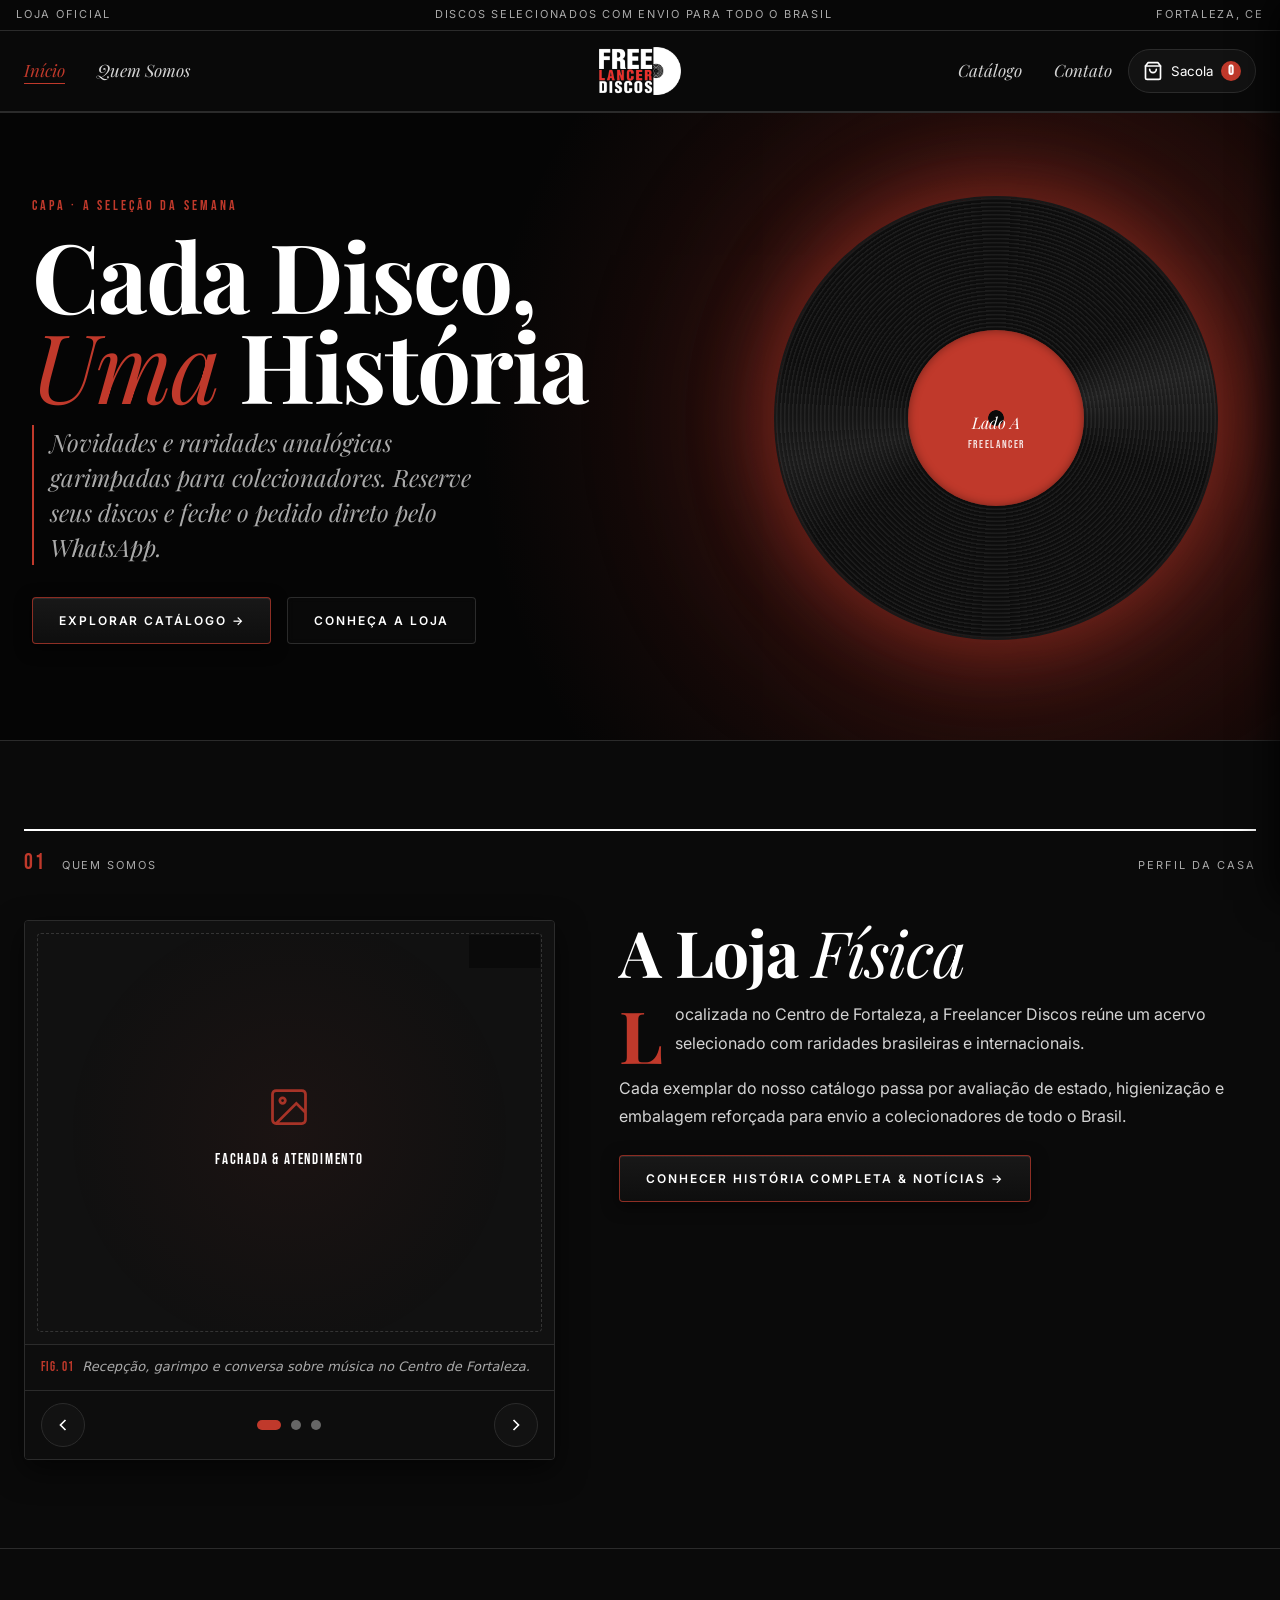
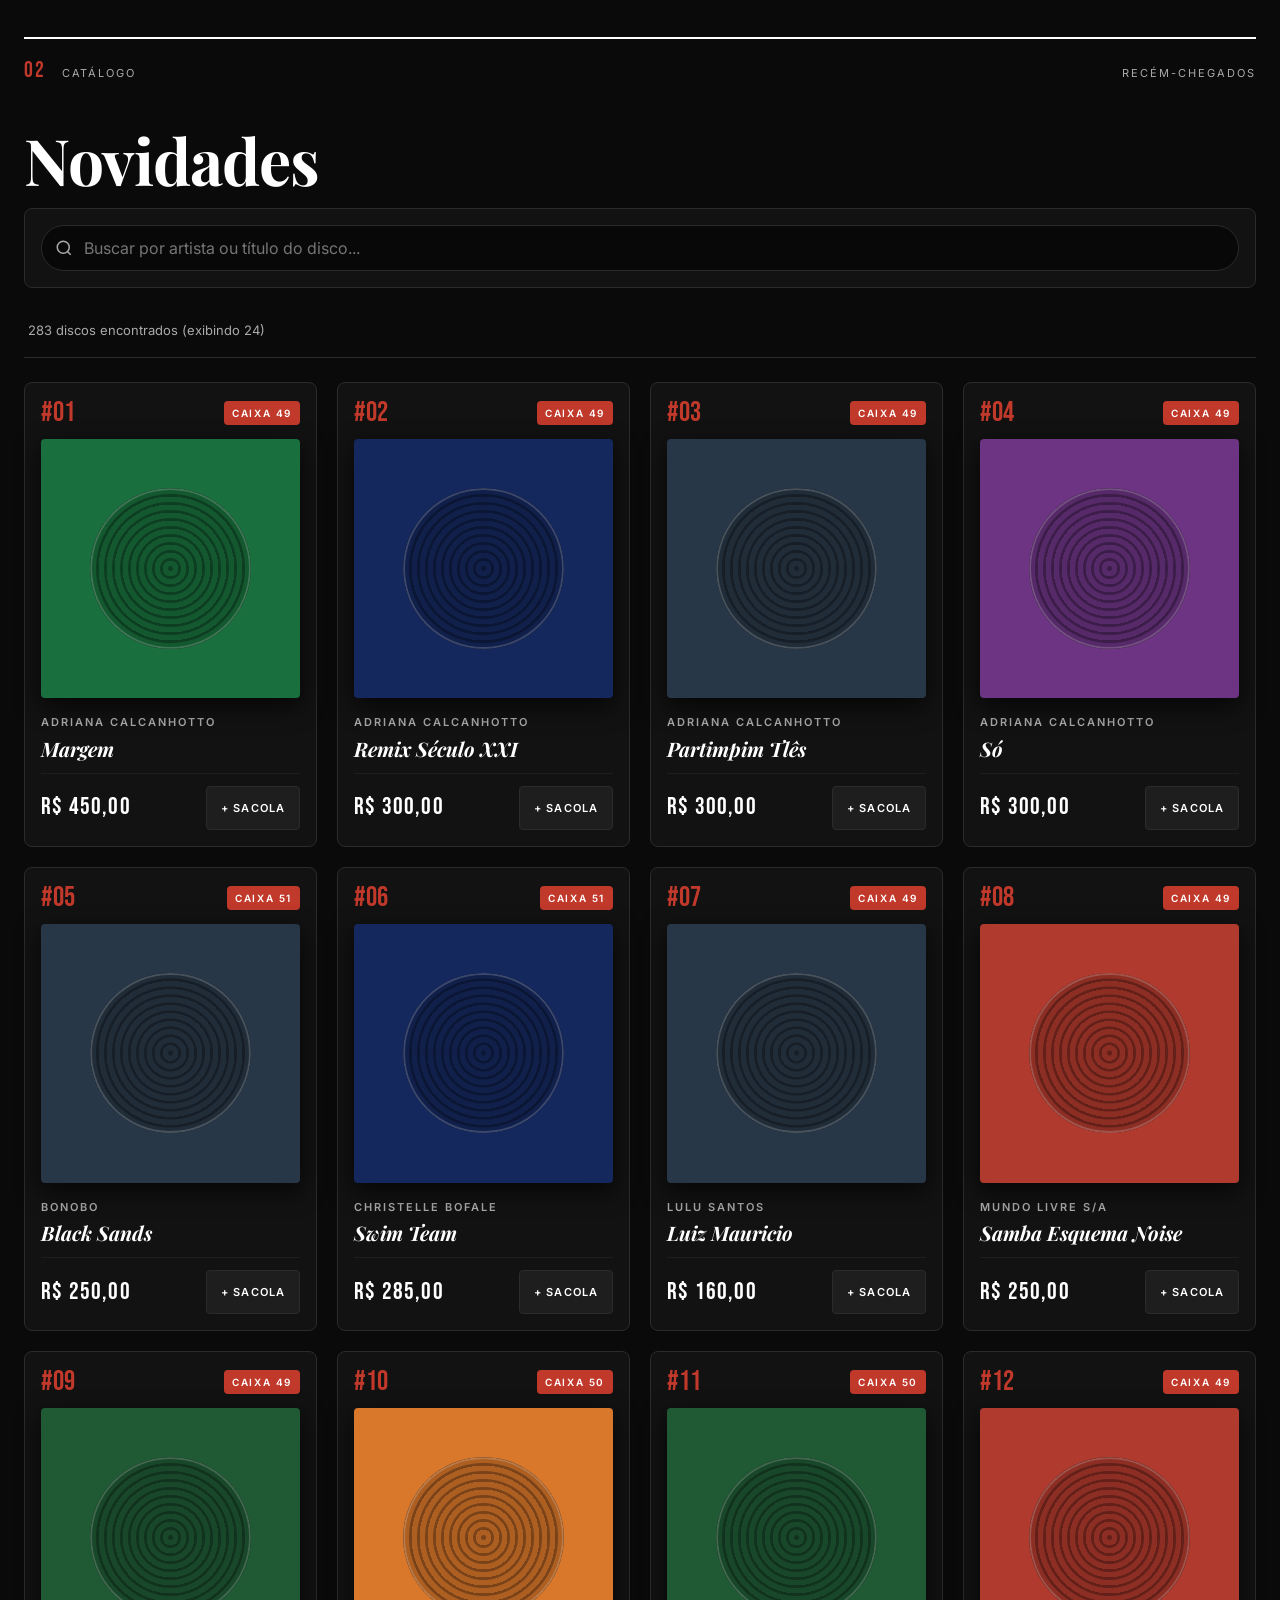
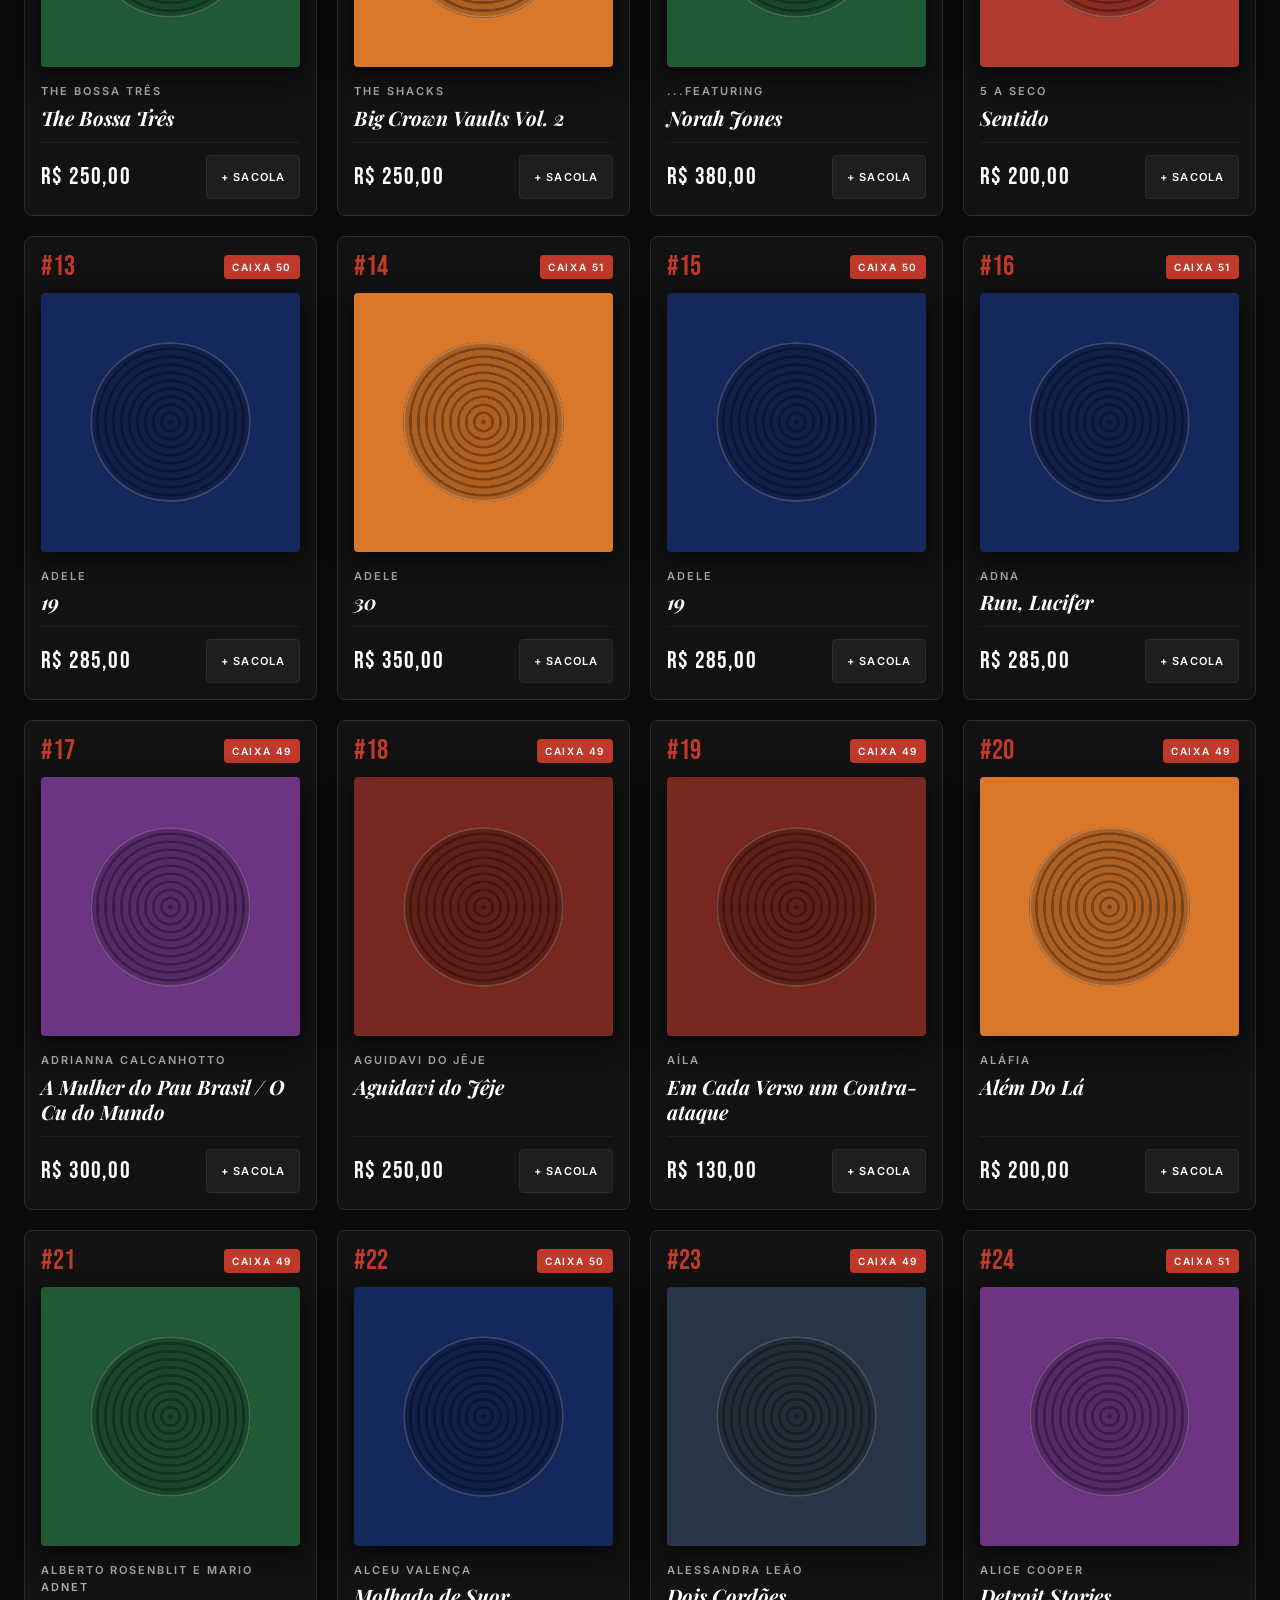
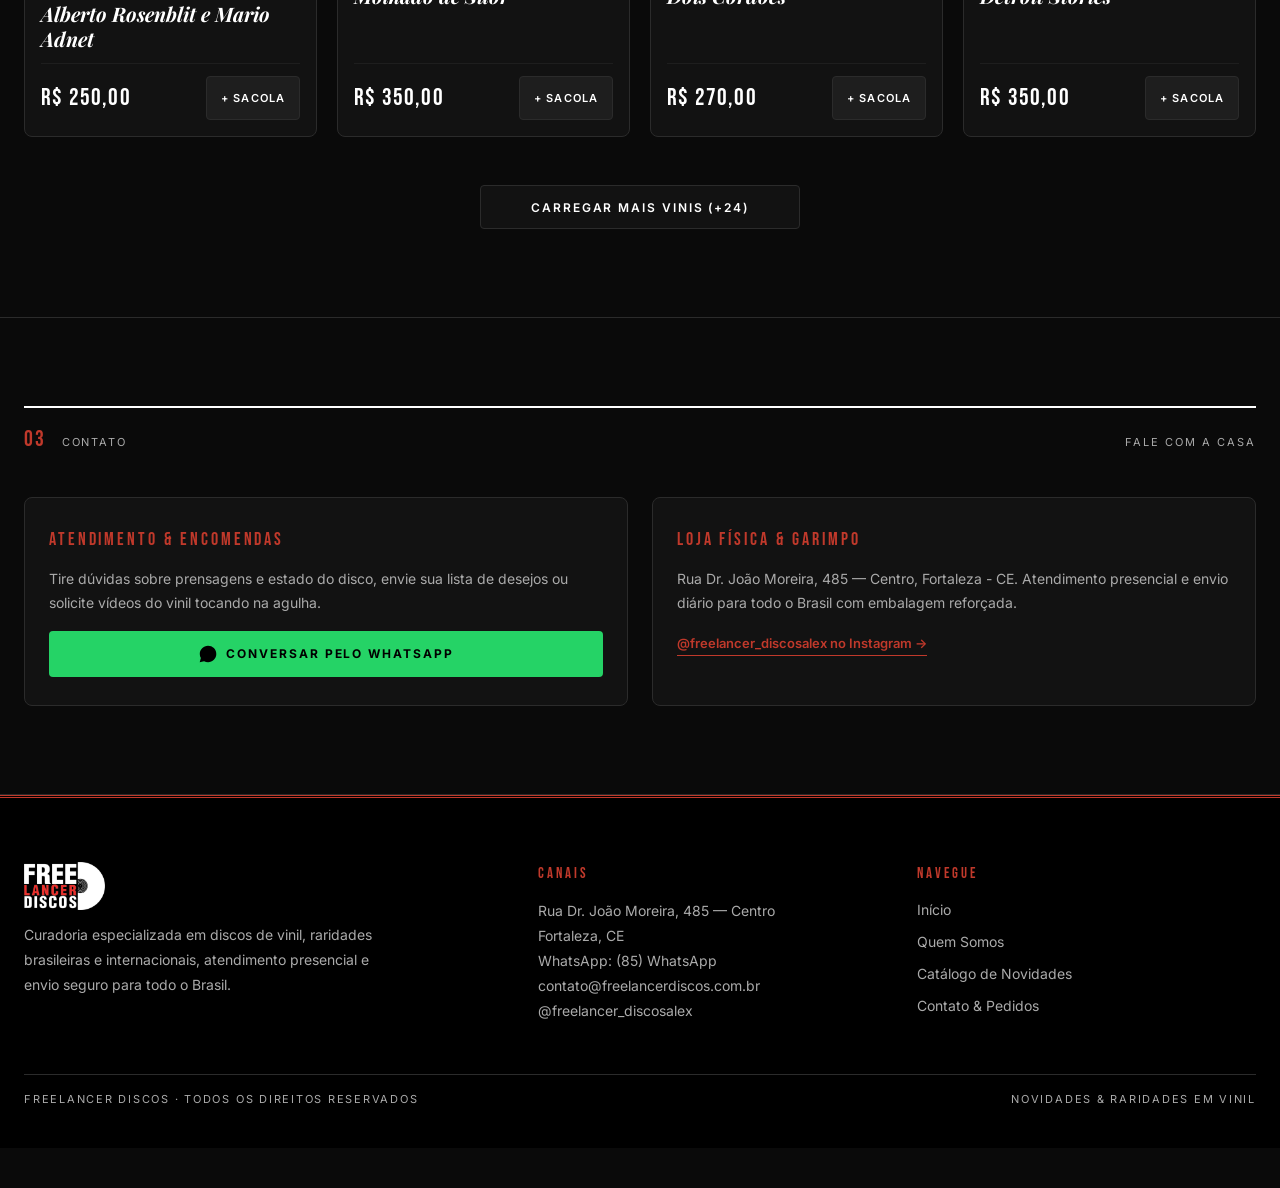
==== commit 342aa1f9: "refactor(ui): remove redundancias visuais, placeholders tecnicos e lorem ipsum" ====
--- a/index.html
+++ b/index.html
@@ -23,8 +23,8 @@
   <!-- Topbar Editorial Metadados -->
   <header class="topbar">
     <div class="meta-container">
-      <span class="meta-item meta-edition">Acervo em Vinil</span>
-      <span class="meta-item meta-tagline">Vinil · Raridades · Novidades</span>
+      <span class="meta-item meta-edition">Loja Oficial</span>
+      <span class="meta-item meta-tagline">Discos selecionados com envio para todo o Brasil</span>
       <span class="meta-item meta-location">Fortaleza, CE</span>
     </div>
   </header>
@@ -85,10 +85,10 @@
       <div class="hero-text">
         <span class="hero-kicker">CAPA · A SELEÇÃO DA SEMANA</span>
         <h1 class="hero-title">Cada Disco,<br><em>Uma</em> História</h1>
-        <p class="hero-lede">Lorem ipsum dolor sit amet, consectetur adipiscing elit. Sed do eiusmod tempor incididunt ut labore et dolore magna aliqua.</p>
+        <p class="hero-lede">Novidades e raridades analógicas garimpadas para colecionadores. Reserve seus discos e feche o pedido direto pelo WhatsApp.</p>
         <div class="hero-actions">
           <a href="#catalogo" class="btn btn-primary">Explorar Catálogo →</a>
-          <a href="#sobre" class="btn btn-outline">Conheça a Loja</a>
+          <a href="sobre.html" class="btn btn-outline">Conheça a Loja</a>
         </div>
       </div>
 
@@ -138,14 +138,12 @@
                         <polyline points="21 15 16 10 5 21"></polyline>
                       </svg>
                     </div>
-                    <span class="placeholder-tag">Foto 01 · Fachada & Balcão</span>
-                    <p class="placeholder-desc">Adicione sua imagem em <code>assets/sobre-1.jpg</code></p>
+                    <span class="placeholder-tag">Fachada & Atendimento</span>
                   </div>
-                  <!-- Foto futura: <img src="assets/sobre-1.jpg" alt="Fachada e balcão" class="slide-photo" loading="lazy"> -->
                 </div>
                 <div class="slide-caption">
                   <span class="caption-fig">Fig. 01</span>
-                  <span class="caption-text">Espaço de recepção, garimpo e atendimento da loja.</span>
+                  <span class="caption-text">Recepção, garimpo e conversa sobre música no Centro de Fortaleza.</span>
                 </div>
               </article>
 
@@ -159,14 +157,12 @@
                         <path d="M6.5 2H20v20H6.5A2.5 2.5 0 0 1 4 19.5v-15A2.5 2.5 0 0 1 6.5 2z"></path>
                       </svg>
                     </div>
-                    <span class="placeholder-tag">Foto 02 · Estantes & Caixas</span>
-                    <p class="placeholder-desc">Adicione sua imagem em <code>assets/sobre-2.jpg</code></p>
+                    <span class="placeholder-tag">Acervo & Caixas</span>
                   </div>
-                  <!-- Foto futura: <img src="assets/sobre-2.jpg" alt="Estantes de vinil" class="slide-photo" loading="lazy"> -->
                 </div>
                 <div class="slide-caption">
                   <span class="caption-fig">Fig. 02</span>
-                  <span class="caption-text">Acervo organizado por gênero com novidades semanais.</span>
+                  <span class="caption-text">Centenas de títulos em vinil com novidades semanais.</span>
                 </div>
               </article>
 
@@ -182,14 +178,12 @@
                         <line x1="12" y1="20" x2="12" y2="22"></line>
                       </svg>
                     </div>
-                    <span class="placeholder-tag">Foto 03 · Ponto de Audição</span>
-                    <p class="placeholder-desc">Adicione sua imagem em <code>assets/sobre-3.jpg</code></p>
+                    <span class="placeholder-tag">Ponto de Audição</span>
                   </div>
-                  <!-- Foto futura: <img src="assets/sobre-3.jpg" alt="Ponto de audição" class="slide-photo" loading="lazy"> -->
                 </div>
                 <div class="slide-caption">
                   <span class="caption-fig">Fig. 03</span>
-                  <span class="caption-text">Ambiente de audição para testar os vinis na hora.</span>
+                  <span class="caption-text">Toca-discos preparado para testar qualquer disco na hora.</span>
                 </div>
               </article>
 
@@ -223,19 +217,12 @@
 
       <!-- Conteúdo Editorial -->
       <div class="about-content">
-        <h2 class="editorial-heading">Sobre <em>Nós</em></h2>
-        <p class="about-lead">Lorem ipsum dolor sit amet, consectetur adipiscing elit. Sed do eiusmod tempor incididunt ut labore et dolore magna aliqua. Ut enim ad minim veniam, quis nostrud exercitation ullamco laboris.</p>
-        
-        <blockquote class="about-quote">
-          “Duis aute irure dolor in reprehenderit in voluptate velit esse cillum dolore eu fugiat nulla pariatur.”
-        </blockquote>
-        
-        <p>Excepteur sint occaecat cupidatat non proident, sunt in culpa qui officia deserunt mollit anim id est laborum. Curabitur pretium tincidunt lacus. Nulla gravida orci a odio, et feugiat enim ipsum eu libero.</p>
-        <p>Nullam varius, turpis et commodo pharetra, est eros bibendum elit, nec luctus magna felis sollicitudin mauris. Integer in mauris eu nibh euismod gravida duis ac tellus et risus vulputate vehicula.</p>
+        <h2 class="editorial-heading">A Loja <em>Física</em></h2>
+        <p class="about-lead">Localizada no Centro de Fortaleza, a Freelancer Discos reúne um acervo selecionado com raridades brasileiras e internacionais.</p>
+        <p>Cada exemplar do nosso catálogo passa por avaliação de estado, higienização e embalagem reforçada para envio a colecionadores de todo o Brasil.</p>
         
         <div style="margin-top: 24px; display: flex; gap: 12px; flex-wrap: wrap;">
           <a href="sobre.html" class="btn btn-primary">Conhecer História Completa & Notícias →</a>
-          <a href="#catalogo" class="btn btn-outline">Ver Acervo de Vinis</a>
         </div>
       </div>
     </div>
@@ -290,10 +277,10 @@
       <span class="section-extra">Fale com a Casa</span>
     </div>
 
-    <div class="contact-card-grid">
+    <div class="contact-card-grid" style="grid-template-columns: repeat(auto-fit, minmax(280px, 1fr));">
       <div class="contact-box">
-        <h3 class="contact-box-title">Atendimento Direto</h3>
-        <p>Tire dúvidas sobre conservação, envie sua lista de desejos ou solicite fotos e vídeos do vinil tocando.</p>
+        <h3 class="contact-box-title">Atendimento & Encomendas</h3>
+        <p>Tire dúvidas sobre prensagens e estado do disco, envie sua lista de desejos ou solicite vídeos do vinil tocando na agulha.</p>
         <a href="#" id="directWhatsappBtn" class="btn btn-whatsapp-card" target="_blank" rel="noopener">
           <svg viewBox="0 0 24 24" width="20" height="20" fill="currentColor">
             <path d="M12.04 2c-5.46 0-9.91 4.45-9.91 9.91 0 1.75.46 3.45 1.32 4.95L2.05 22l5.25-1.38c1.45.79 3.08 1.21 4.74 1.21 5.46 0 9.91-4.45 9.91-9.91 0-2.65-1.03-5.14-2.9-7.01A9.82 9.82 0 0 0 12.04 2z"/>
@@ -303,17 +290,12 @@
       </div>
 
       <div class="contact-box">
-        <h3 class="contact-box-title">Fortaleza, CE</h3>
+        <h3 class="contact-box-title">Loja Física & Garimpo</h3>
         <p id="storeAddress">Rua Dr. João Moreira, 485 — Centro, Fortaleza - CE. Atendimento presencial e envio diário com embalagem reforçada para todo o Brasil.</p>
-        <p class="contact-email"><strong>E-mail:</strong> <span id="storeEmail">contato@freelancerdiscos.com.br</span></p>
-      </div>
-
-      <div class="contact-box">
-        <h3 class="contact-box-title">Siga a Freelancer</h3>
-        <p>Acompanhe garimpos em tempo real, novos discos e lançamentos da semana no nosso perfil.</p>
         <a href="https://www.instagram.com/freelancer_discosalex/" id="storeInstagram" class="contact-social-link" target="_blank" rel="noopener">
           @freelancer_discosalex no Instagram →
         </a>
+        <span id="storeEmail" style="display: none;">contato@freelancerdiscos.com.br</span>
       </div>
     </div>
   </section>
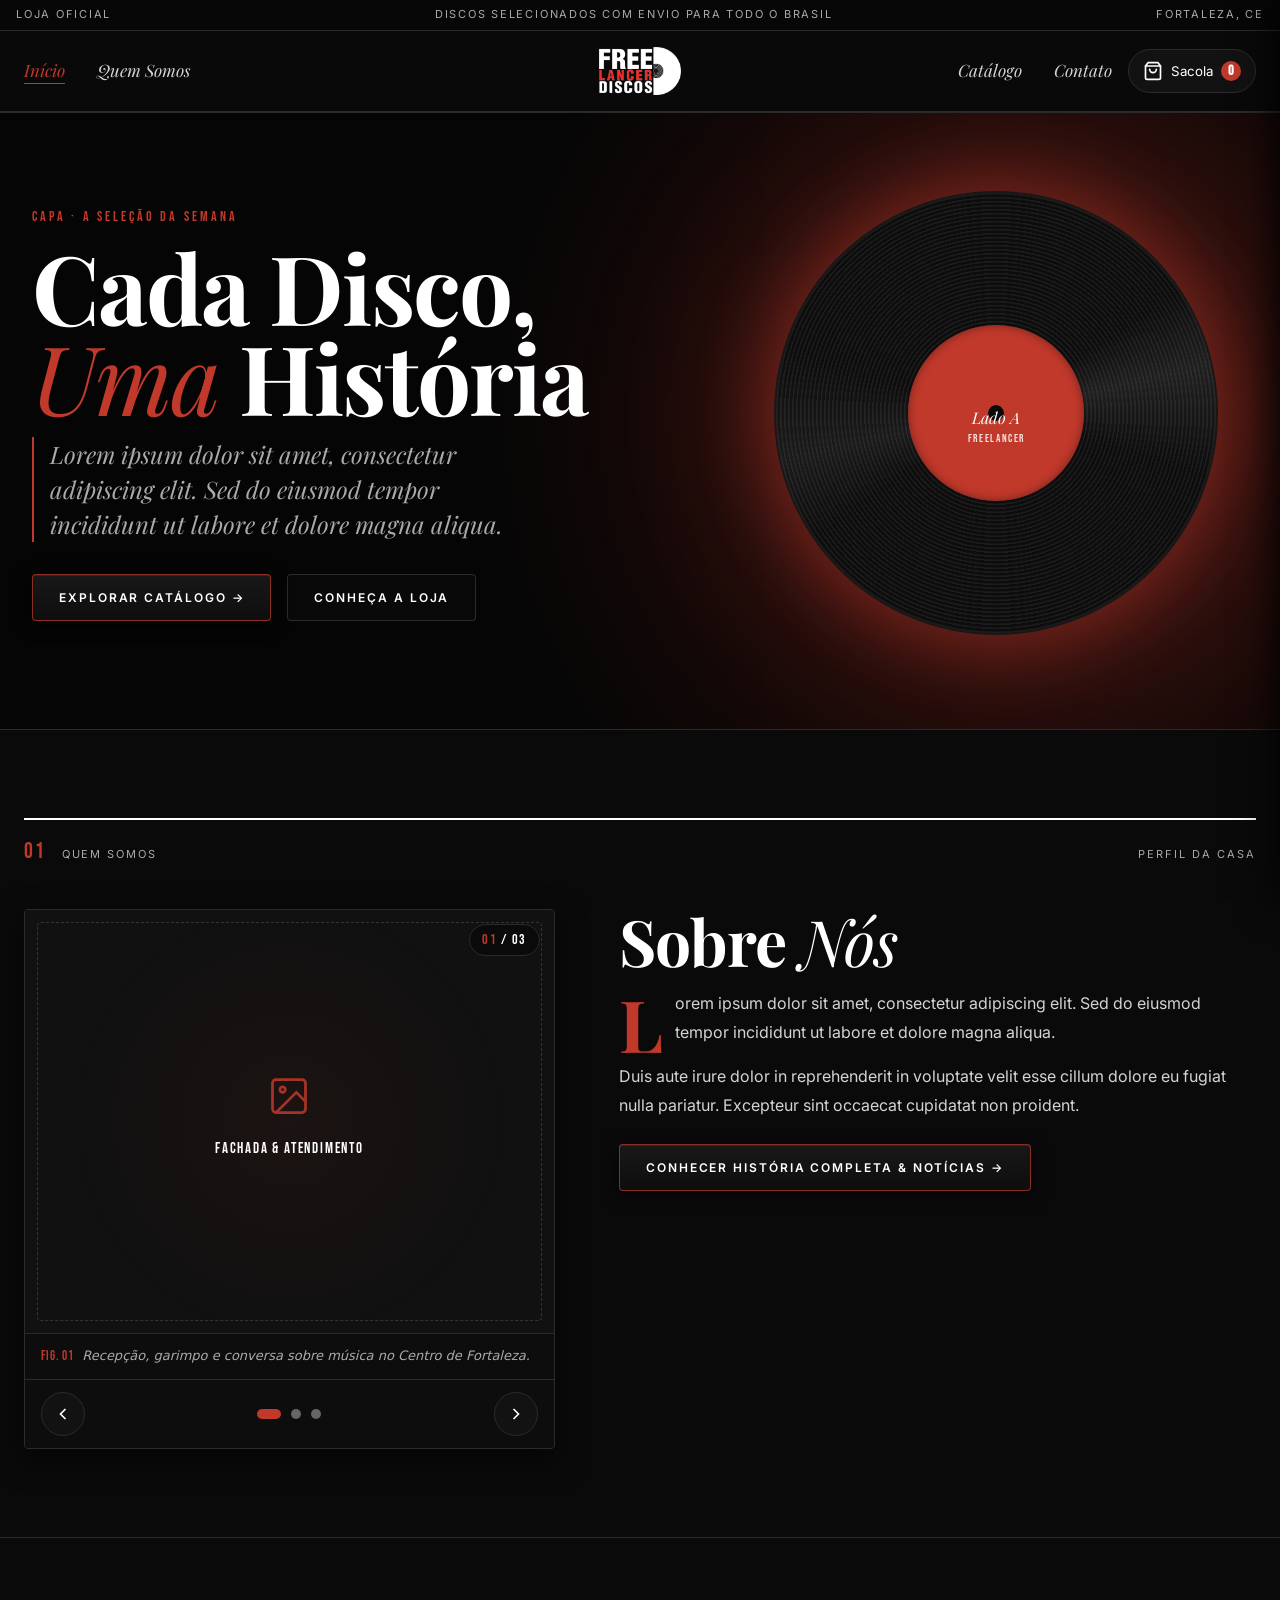
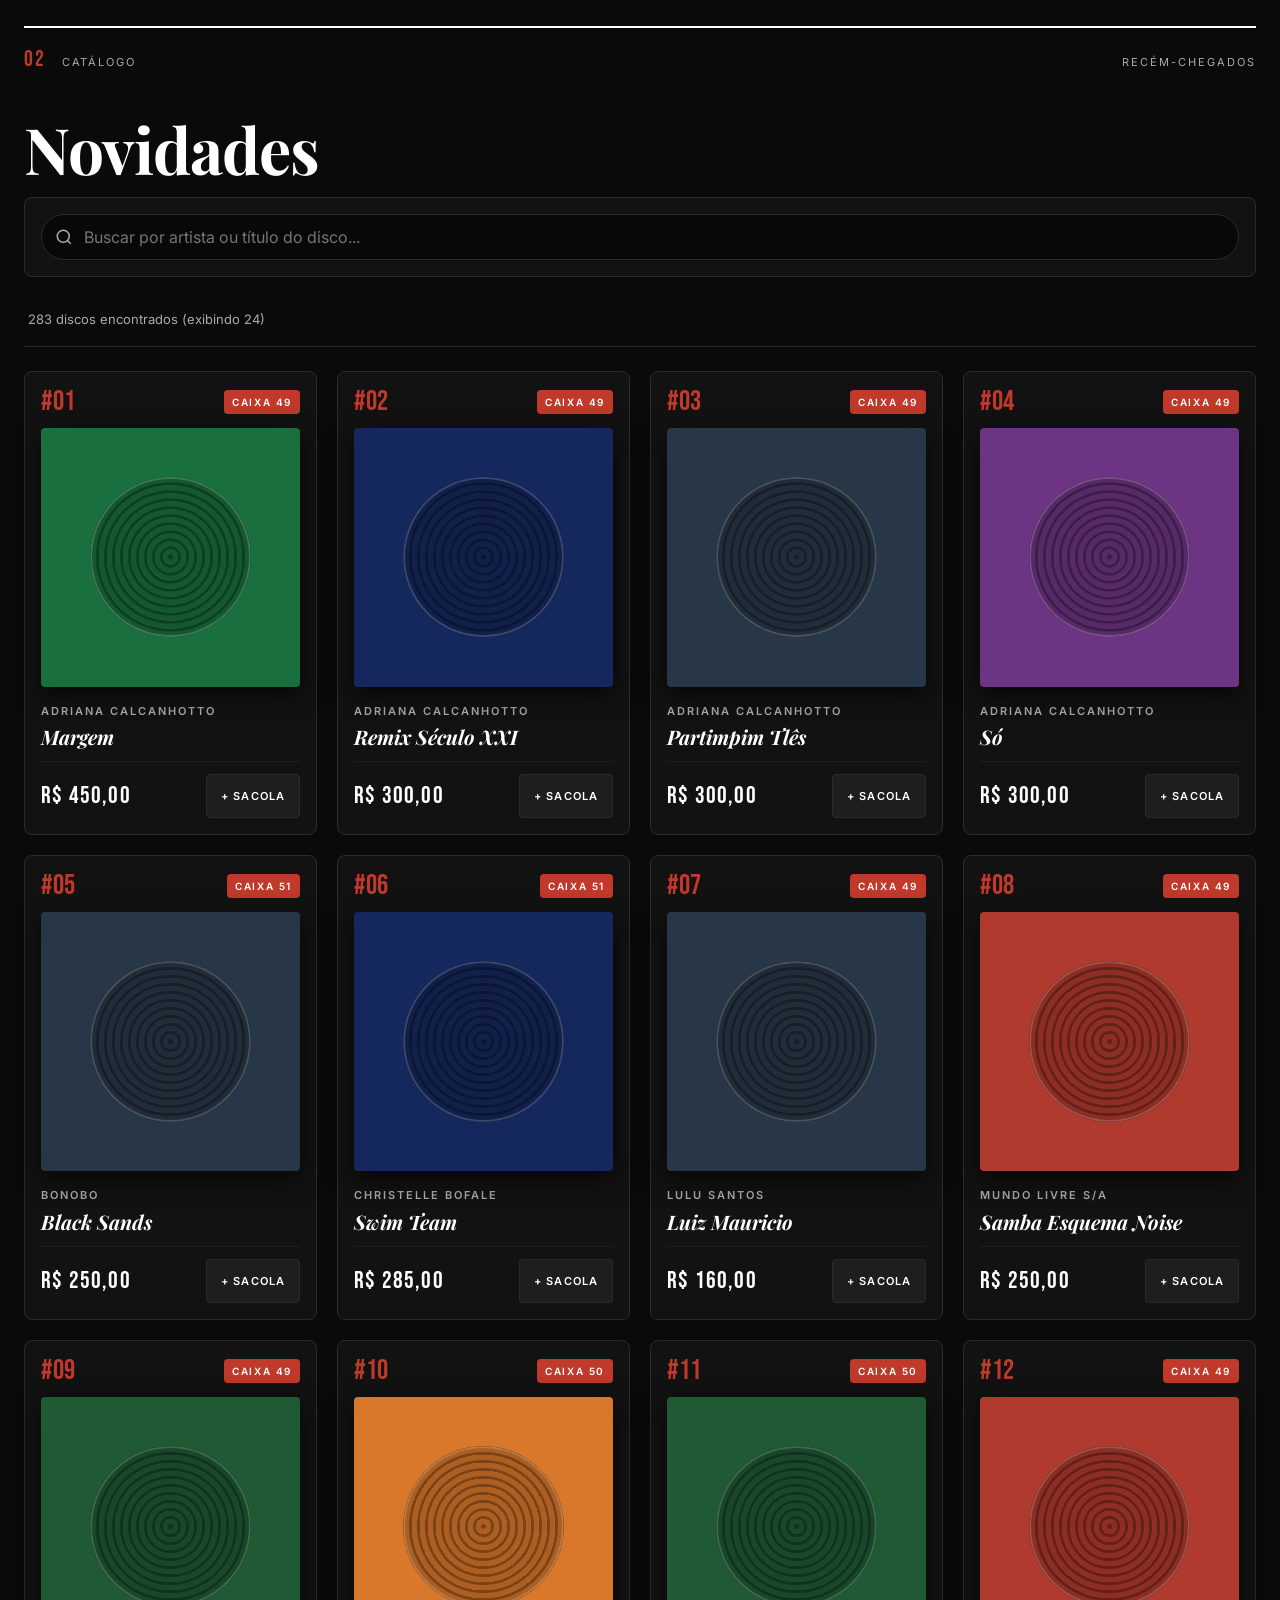
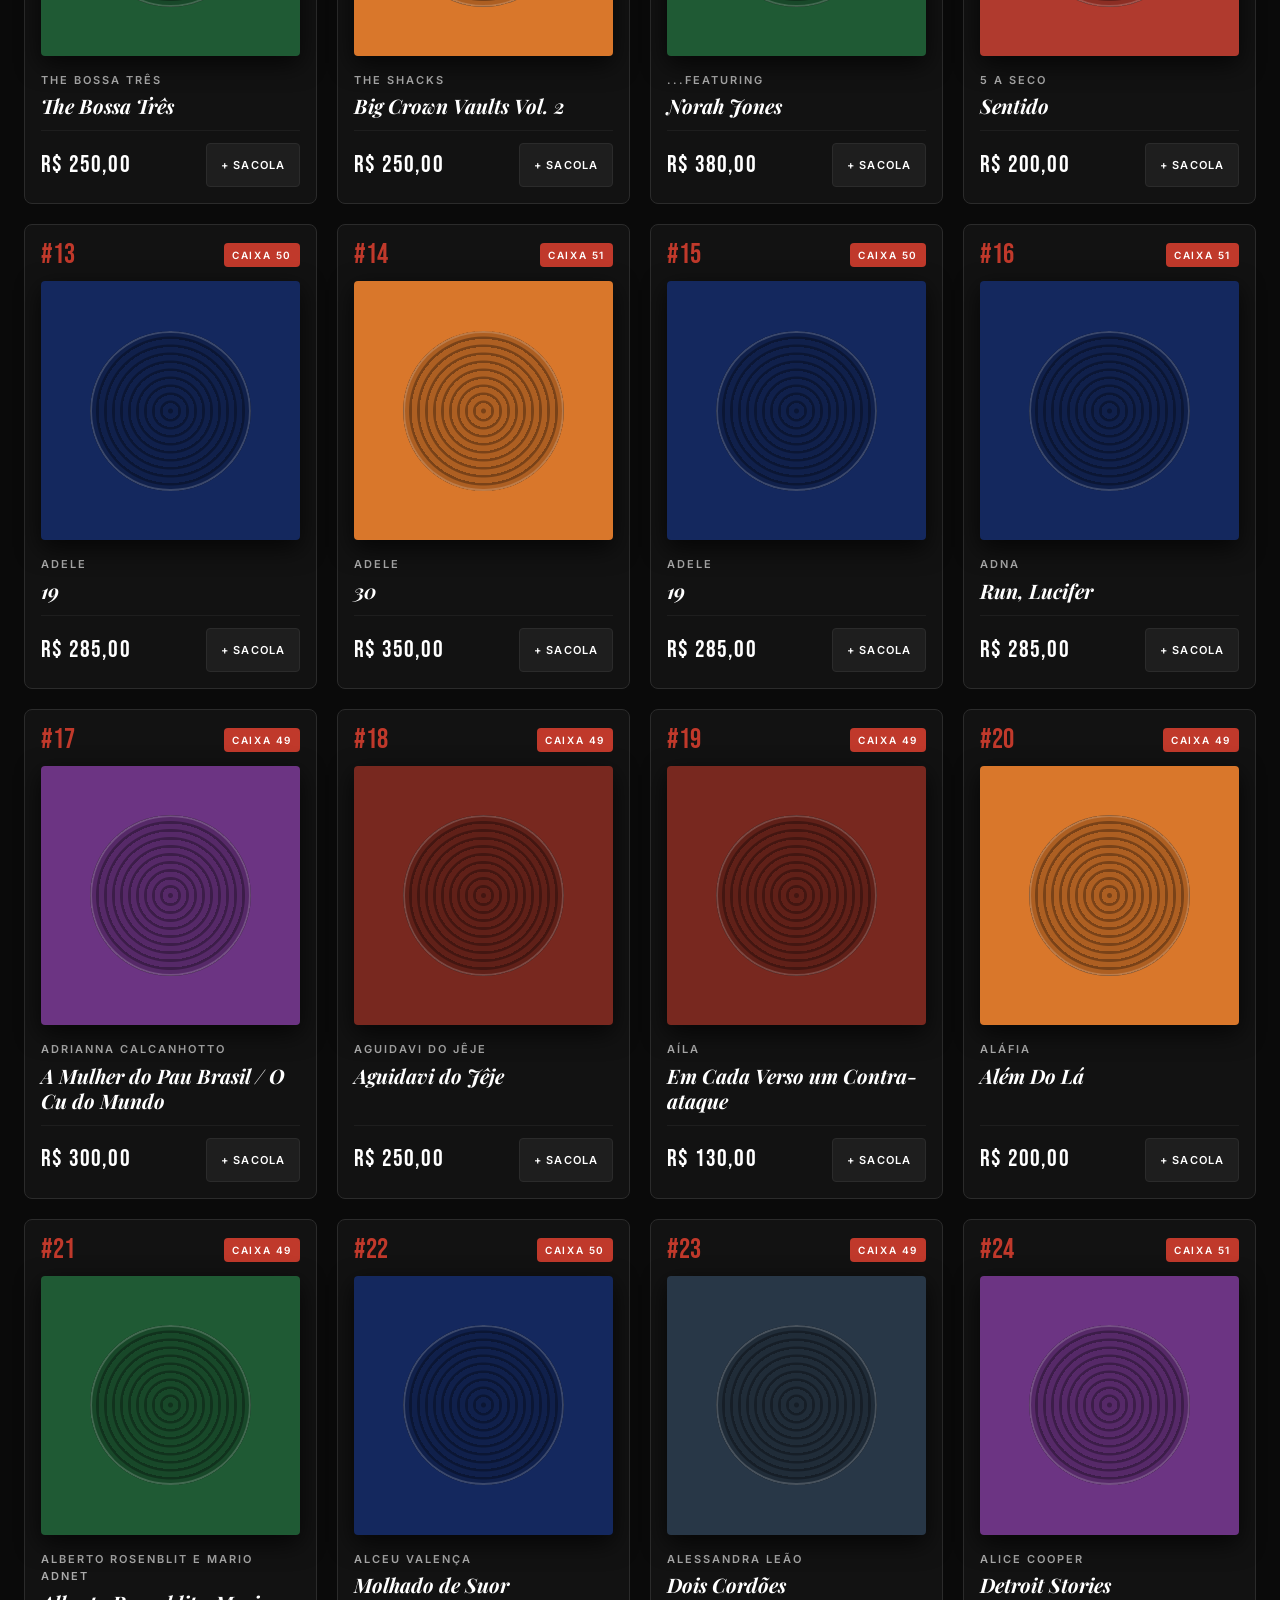
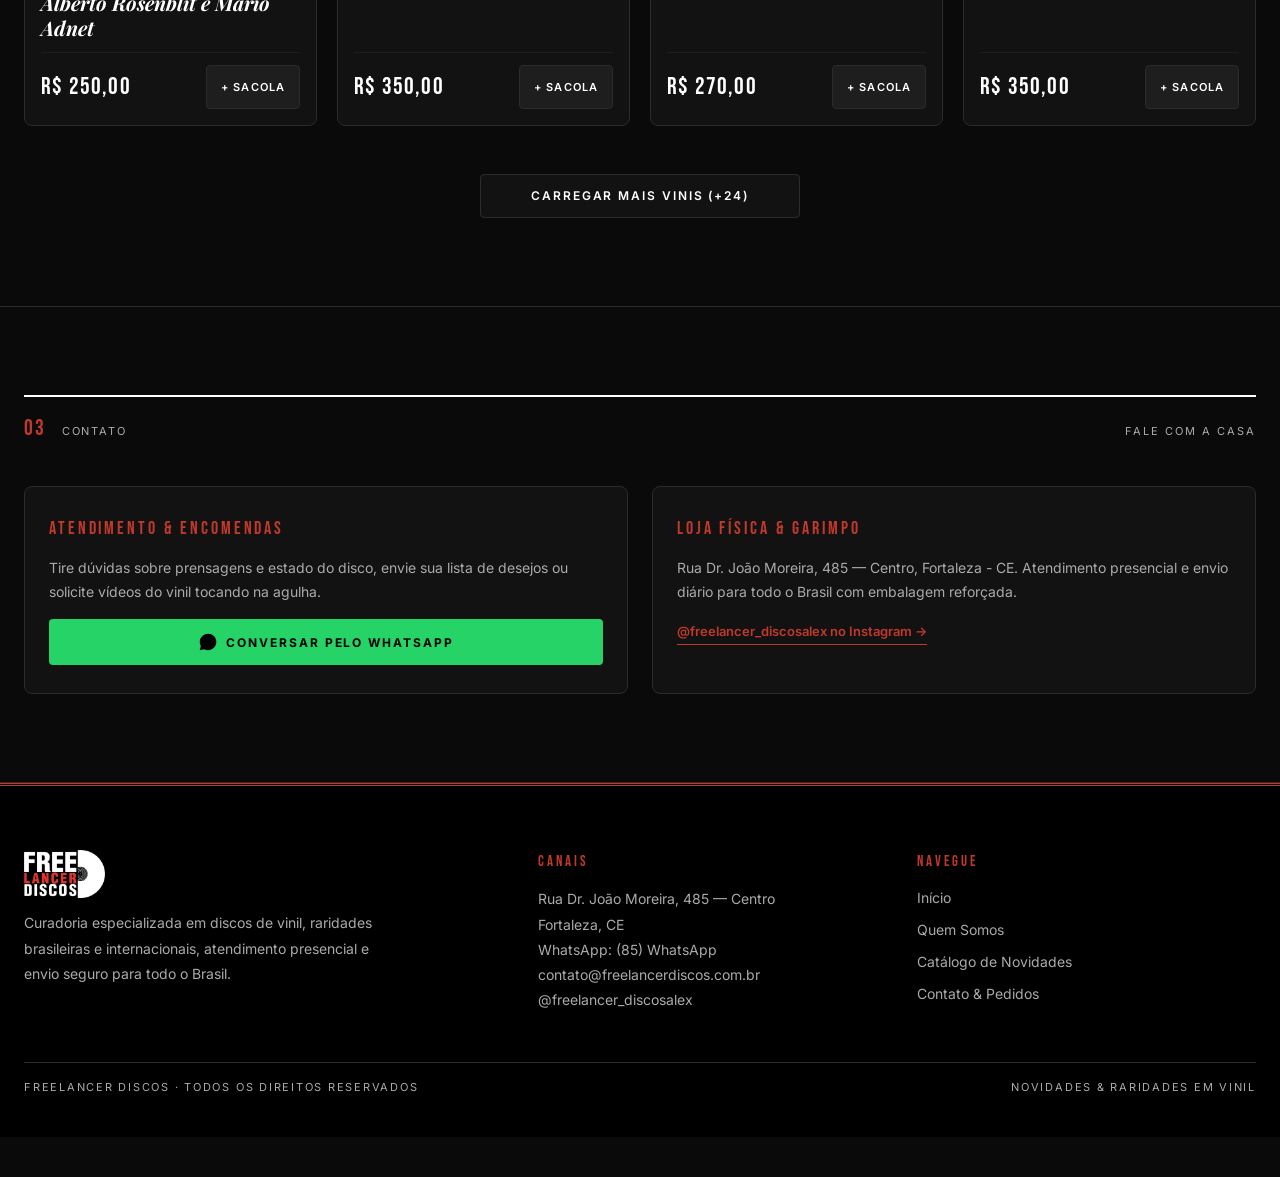
==== commit 0bbd99de: "chore(content): restaura textos em lorem ipsum como placeholder" ====
--- a/index.html
+++ b/index.html
@@ -85,7 +85,7 @@
       <div class="hero-text">
         <span class="hero-kicker">CAPA · A SELEÇÃO DA SEMANA</span>
         <h1 class="hero-title">Cada Disco,<br><em>Uma</em> História</h1>
-        <p class="hero-lede">Novidades e raridades analógicas garimpadas para colecionadores. Reserve seus discos e feche o pedido direto pelo WhatsApp.</p>
+        <p class="hero-lede">Lorem ipsum dolor sit amet, consectetur adipiscing elit. Sed do eiusmod tempor incididunt ut labore et dolore magna aliqua.</p>
         <div class="hero-actions">
           <a href="#catalogo" class="btn btn-primary">Explorar Catálogo →</a>
           <a href="sobre.html" class="btn btn-outline">Conheça a Loja</a>
@@ -217,9 +217,9 @@
 
       <!-- Conteúdo Editorial -->
       <div class="about-content">
-        <h2 class="editorial-heading">A Loja <em>Física</em></h2>
-        <p class="about-lead">Localizada no Centro de Fortaleza, a Freelancer Discos reúne um acervo selecionado com raridades brasileiras e internacionais.</p>
-        <p>Cada exemplar do nosso catálogo passa por avaliação de estado, higienização e embalagem reforçada para envio a colecionadores de todo o Brasil.</p>
+        <h2 class="editorial-heading">Sobre <em>Nós</em></h2>
+        <p class="about-lead">Lorem ipsum dolor sit amet, consectetur adipiscing elit. Sed do eiusmod tempor incididunt ut labore et dolore magna aliqua.</p>
+        <p>Duis aute irure dolor in reprehenderit in voluptate velit esse cillum dolore eu fugiat nulla pariatur. Excepteur sint occaecat cupidatat non proident.</p>
         
         <div style="margin-top: 24px; display: flex; gap: 12px; flex-wrap: wrap;">
           <a href="sobre.html" class="btn btn-primary">Conhecer História Completa & Notícias →</a>
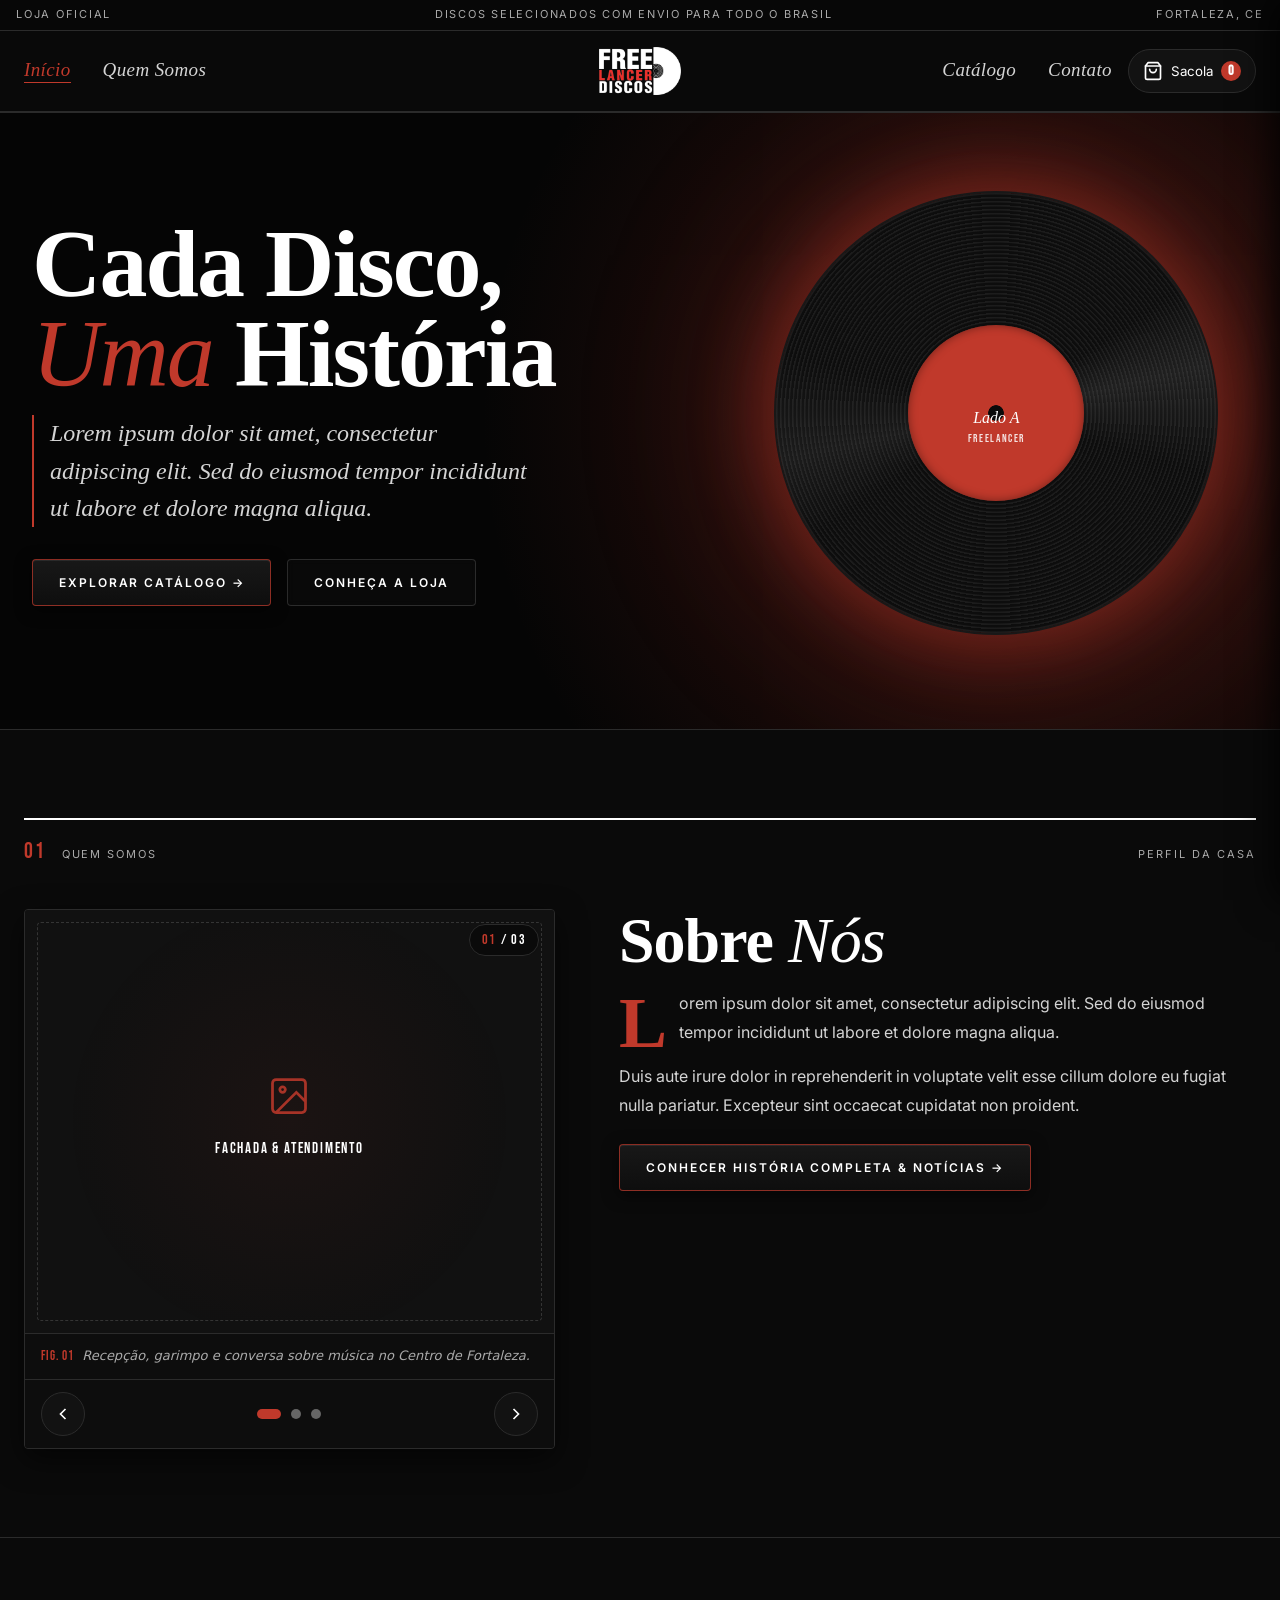
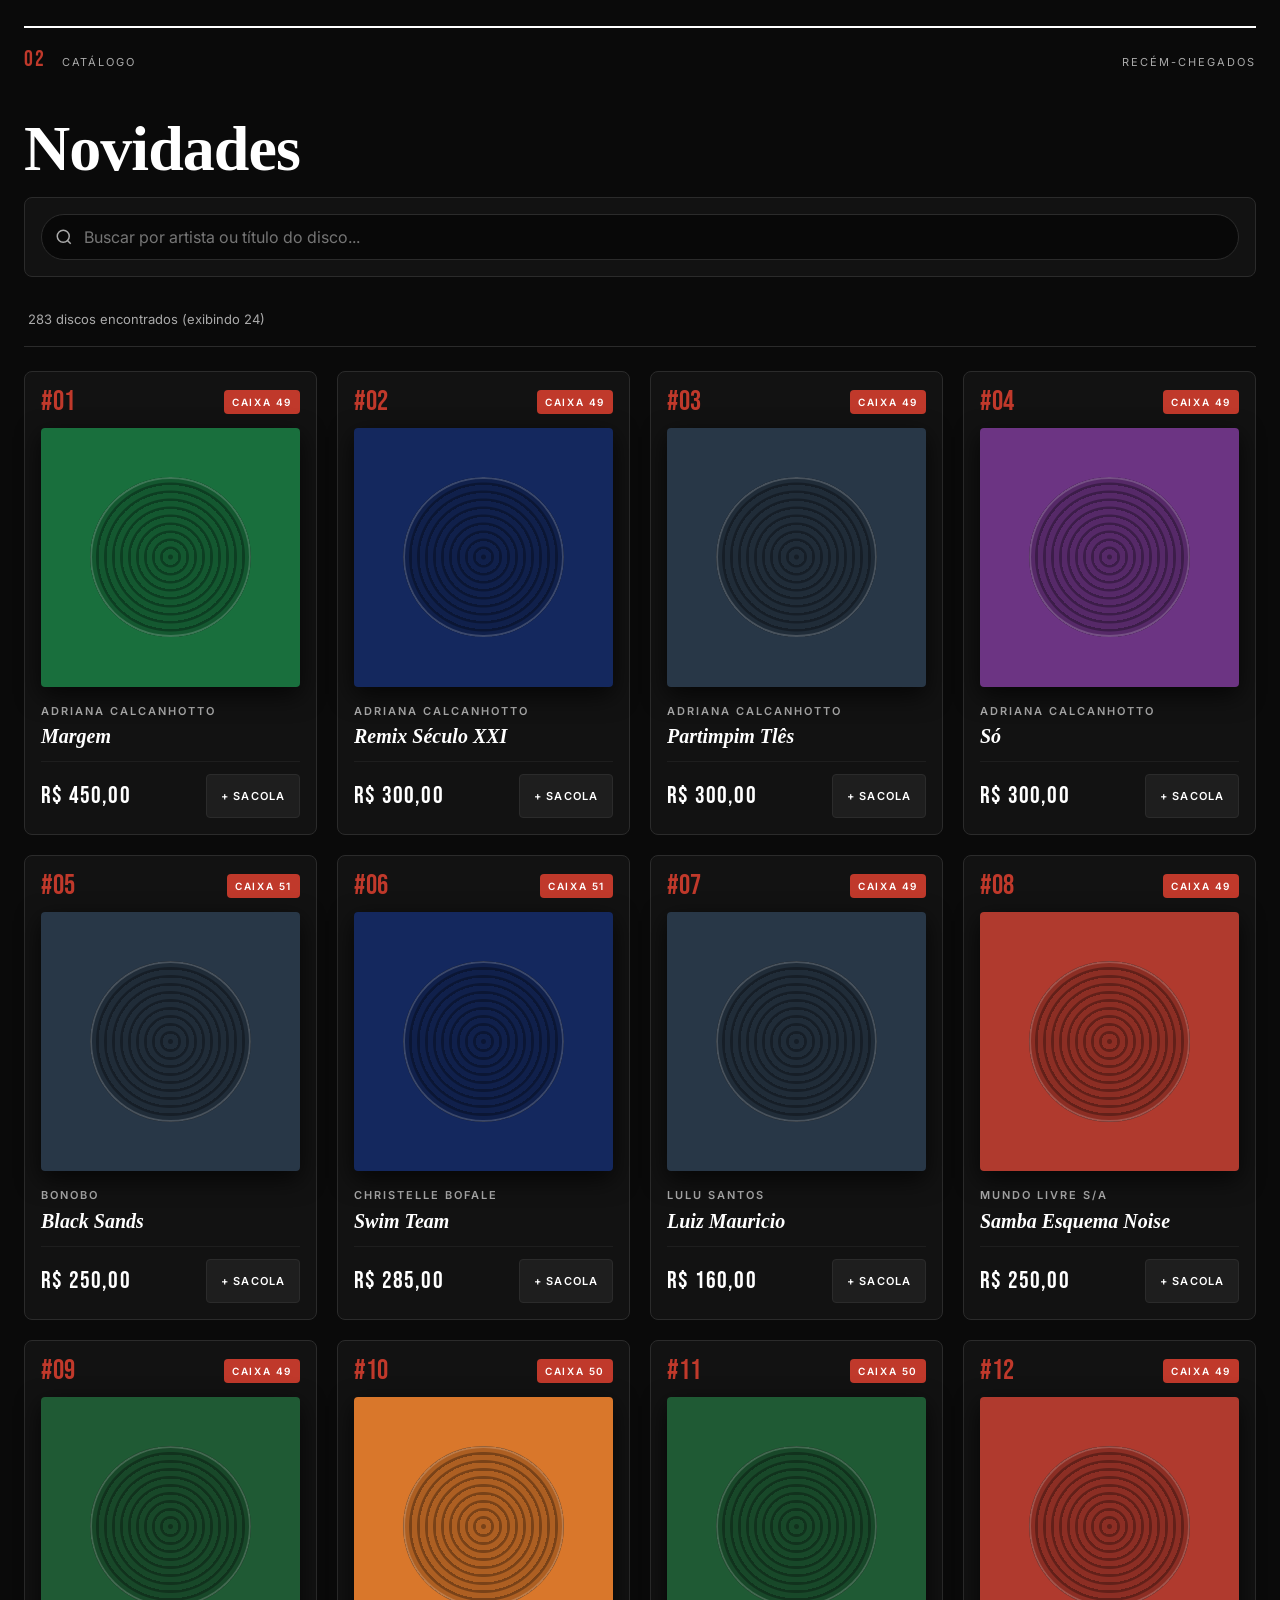
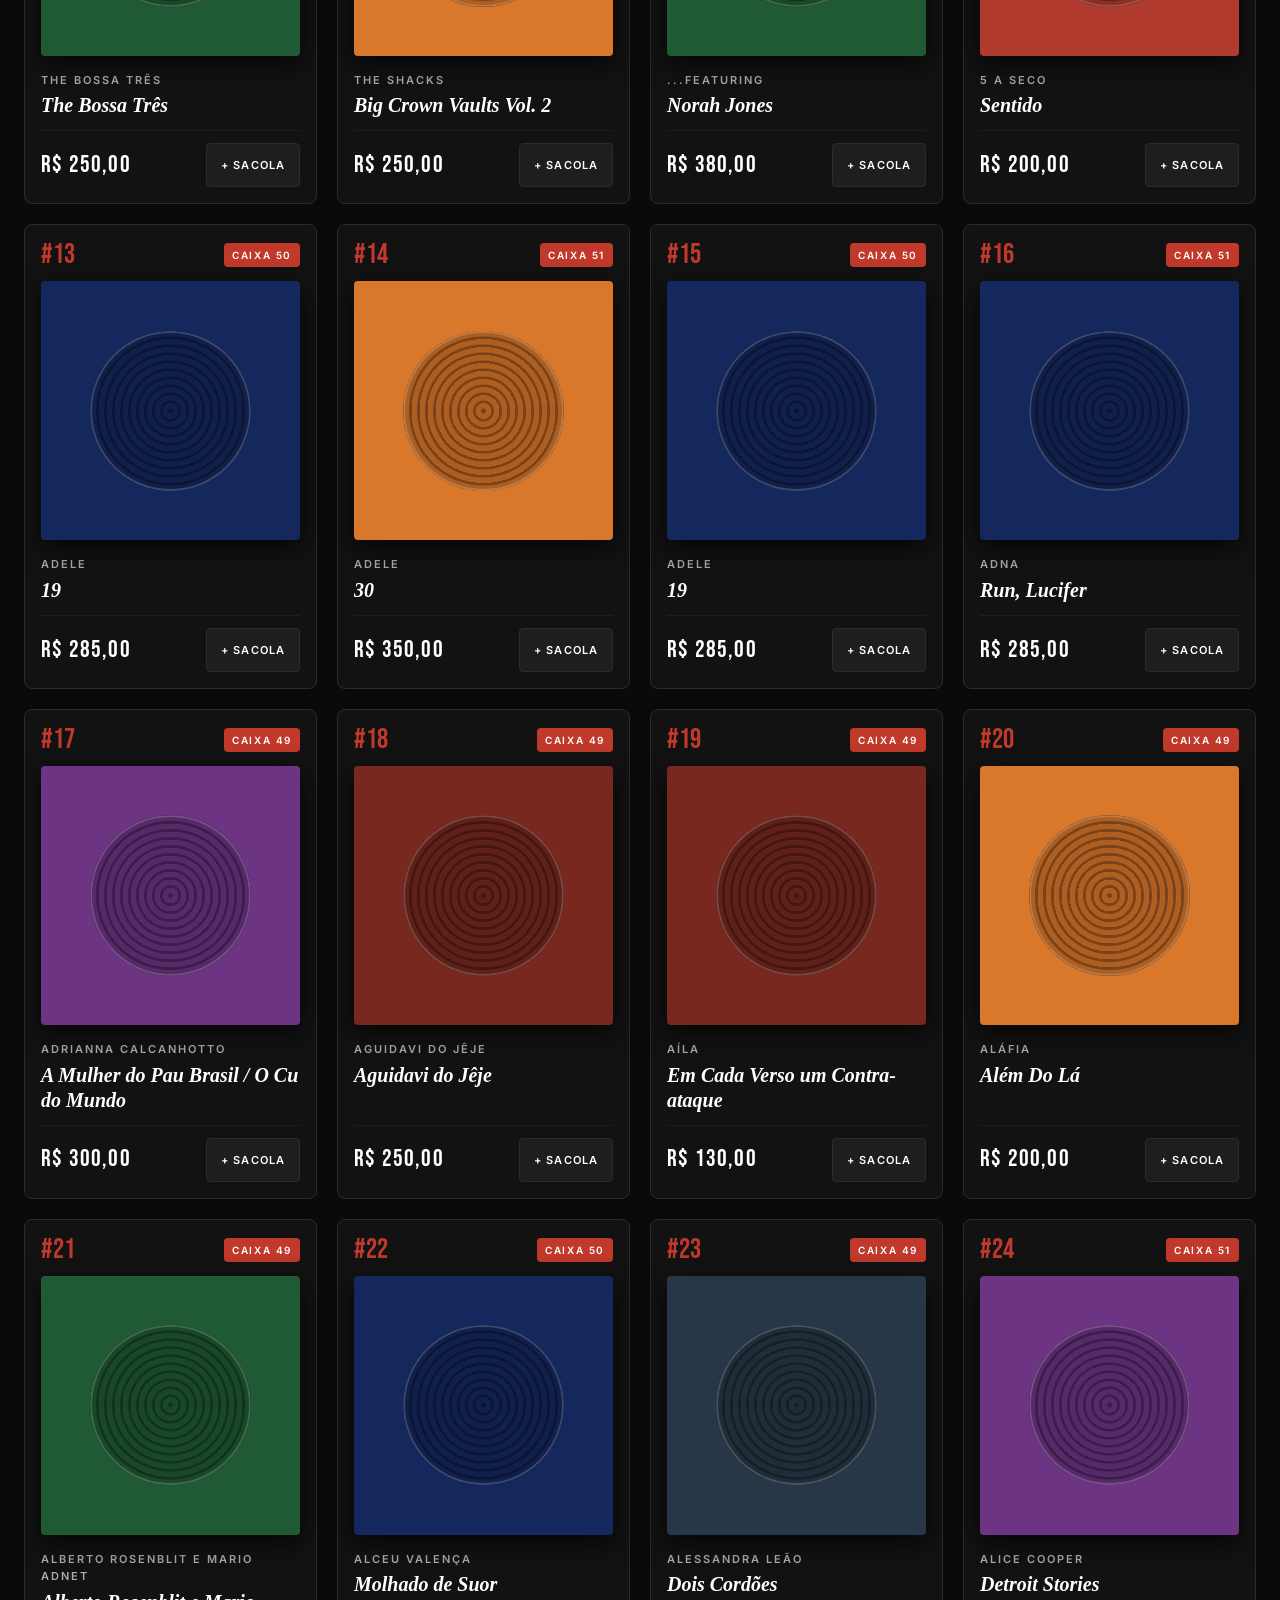
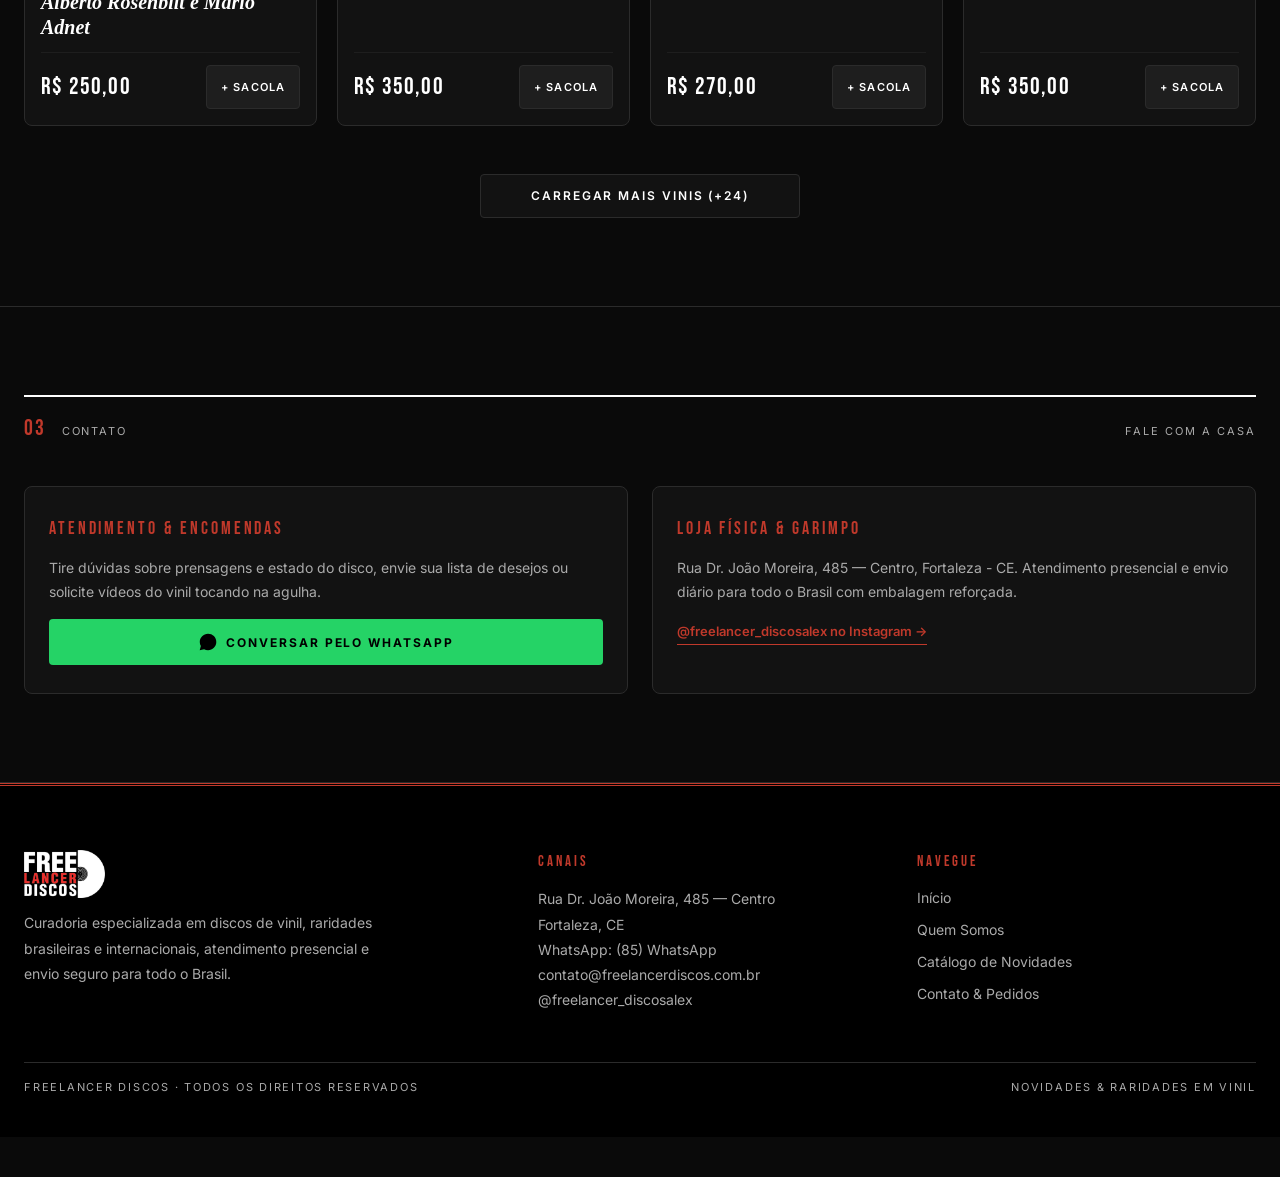
==== commit 71922e9f: "style(typography): aplica Times New Roman no header, titulos e hero lede, e remove kicker" ====
--- a/index.html
+++ b/index.html
@@ -83,7 +83,6 @@
   <section class="hero-section" id="inicio">
     <div class="hero-inner">
       <div class="hero-text">
-        <span class="hero-kicker">CAPA · A SELEÇÃO DA SEMANA</span>
         <h1 class="hero-title">Cada Disco,<br><em>Uma</em> História</h1>
         <p class="hero-lede">Lorem ipsum dolor sit amet, consectetur adipiscing elit. Sed do eiusmod tempor incididunt ut labore et dolore magna aliqua.</p>
         <div class="hero-actions">
--- a/css/tokens.css
+++ b/css/tokens.css
@@ -29,7 +29,7 @@
   --primitive-green-dark: #1f9d55;
 
   /* Tipografia */
-  --primitive-font-serif: 'Playfair Display', Georgia, serif;
+  --primitive-font-serif: 'Times New Roman', Times, 'Nimbus Roman No9 L', serif;
   --primitive-font-head: 'Bebas Neue', Impact, 'Arial Narrow', sans-serif;
   --primitive-font-body: 'Inter', system-ui, -apple-system, sans-serif;
 
--- a/css/style.css
+++ b/css/style.css
@@ -122,9 +122,10 @@
 }
 
 .nav-link {
-  font-family: var(--font-editorial-title);
+  font-family: var(--primitive-font-serif);
   font-style: italic;
-  font-size: 17px;
+  font-size: 19px;
+  letter-spacing: 0.02em;
   color: var(--primitive-gray-300);
   padding-bottom: 2px;
   border-bottom: 1px solid transparent;
@@ -241,9 +242,9 @@
 }
 
 .mobile-link {
-  font-family: var(--font-editorial-title);
+  font-family: var(--primitive-font-serif);
   font-style: italic;
-  font-size: 18px;
+  font-size: 20px;
   color: var(--color-text-main);
   padding: 12px 8px;
   border-bottom: 1px solid var(--primitive-surface);
@@ -320,13 +321,13 @@
 .hero-lede {
   font-family: var(--font-editorial-title);
   font-style: italic;
-  font-size: clamp(18px, 2.2vw, 24px);
-  color: var(--color-text-muted);
-  max-width: 480px;
+  font-size: clamp(19px, 2.3vw, 24px);
+  color: var(--primitive-gray-300);
+  max-width: 500px;
   margin-bottom: var(--space-8);
   padding-left: var(--space-4);
   border-left: 2px solid var(--color-brand-primary);
-  line-height: 1.45;
+  line-height: 1.55;
 }
 
 .hero-actions {
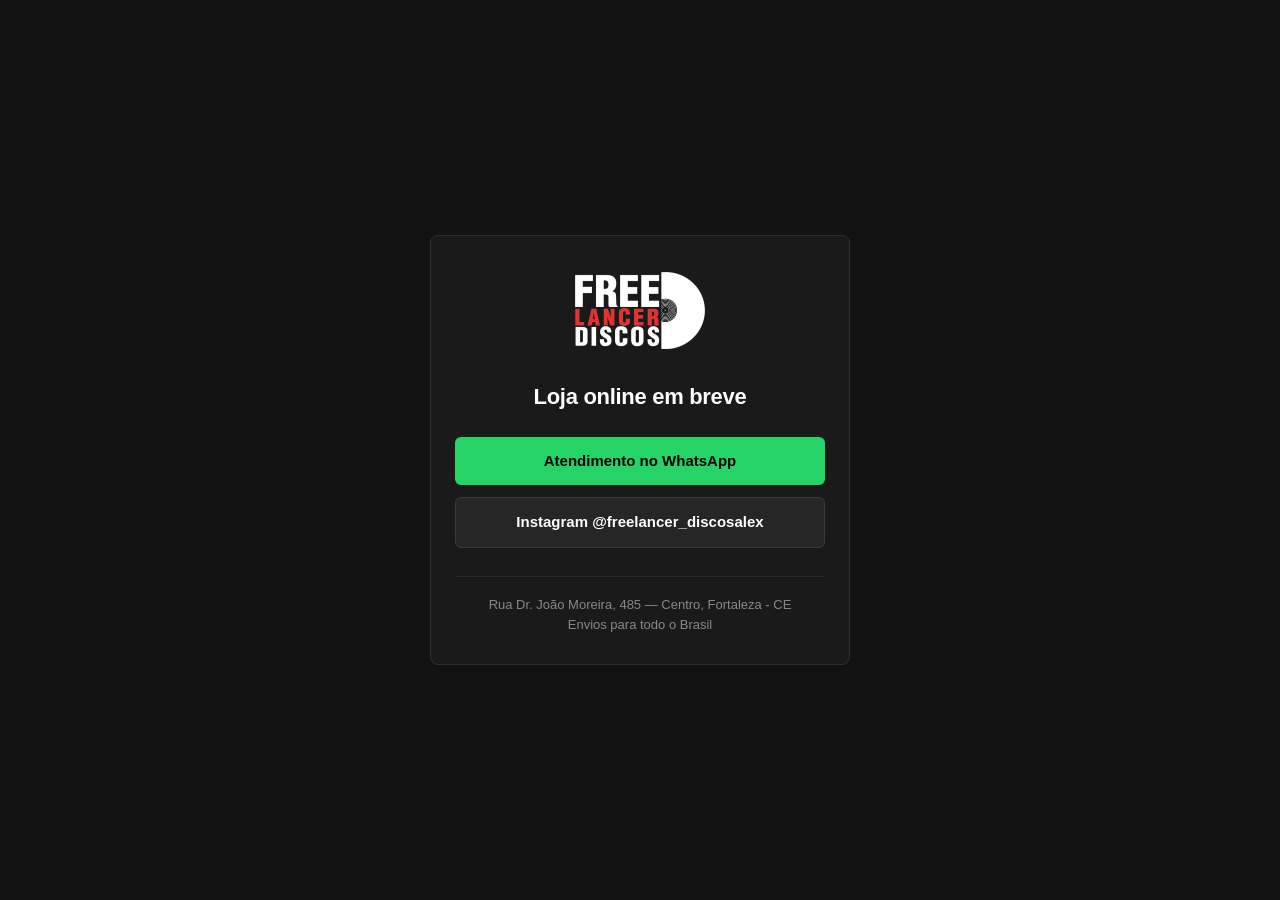
==== commit 461bd18a: "fix(whatsapp): atualiza numero e link para 85 98787-9214" ====
--- a/index.html
+++ b/index.html
@@ -1,391 +1,106 @@
 <!DOCTYPE html>
 <html lang="pt-BR">
 <head>
-  <meta charset="utf-8">
-  <meta name="viewport" content="width=device-width, initial-scale=1, viewport-fit=cover">
-  <title>Freelancer Discos — Cada Disco, Uma História | Novidades em Vinil</title>
-  <meta name="description" content="Descubra novidades e raridades em vinil na Freelancer Discos. Conheça nossa história, explore o catálogo das Caixas 50 e 51 e compre direto pelo WhatsApp.">
-  
-  <!-- Favicon / Meta Tema -->
-  <meta name="theme-color" content="#0a0a0a">
-  <meta name="apple-mobile-web-app-status-bar-style" content="black-translucent">
-
-  <!-- Fontes Editoriais Google Fonts -->
-  <link rel="preconnect" href="https://fonts.googleapis.com">
-  <link rel="preconnect" href="https://fonts.gstatic.com" crossorigin>
-  <link href="https://fonts.googleapis.com/css2?family=Bebas+Neue&family=Inter:wght@400;500;600;700&family=Playfair+Display:ital,wght@0,400;0,700;1,400;1,700&display=swap" rel="stylesheet">
-
-  <!-- Design Tokens e Estilos -->
-  <link rel="stylesheet" href="css/tokens.css">
-  <link rel="stylesheet" href="css/style.css">
+  <meta charset="UTF-8">
+  <meta name="viewport" content="width=device-width, initial-scale=1.0">
+  <title>Freelancer Discos — Em Breve</title>
+  <meta name="description" content="Freelancer Discos. Loja online em breve. Atendimento via WhatsApp e Instagram.">
+  <link rel="icon" type="image/png" href="assets/logo.png">
+  <style>
+    * {
+      box-sizing: border-box;
+      margin: 0;
+      padding: 0;
+    }
+    body {
+      background-color: #121212;
+      color: #e0e0e0;
+      font-family: -apple-system, BlinkMacSystemFont, "Segoe UI", Roboto, Helvetica, Arial, sans-serif;
+      min-height: 100vh;
+      display: flex;
+      align-items: center;
+      justify-content: center;
+      padding: 24px 16px;
+      line-height: 1.5;
+    }
+    .card {
+      background-color: #1a1a1a;
+      border: 1px solid #2e2e2e;
+      border-radius: 8px;
+      max-width: 420px;
+      width: 100%;
+      padding: 36px 24px 28px;
+      text-align: center;
+    }
+    .logo {
+      max-width: 130px;
+      height: auto;
+      margin-bottom: 24px;
+      border-radius: 4px;
+    }
+    h1 {
+      font-size: 22px;
+      color: #ffffff;
+      margin-bottom: 24px;
+      font-weight: 700;
+      letter-spacing: -0.3px;
+    }
+    .actions {
+      display: flex;
+      flex-direction: column;
+      gap: 12px;
+      margin-bottom: 28px;
+    }
+    .btn {
+      display: flex;
+      align-items: center;
+      justify-content: center;
+      padding: 13px 20px;
+      border-radius: 6px;
+      font-size: 15px;
+      font-weight: 600;
+      text-decoration: none;
+      transition: opacity 0.2s;
+    }
+    .btn:hover {
+      opacity: 0.9;
+    }
+    .btn-whatsapp {
+      background-color: #25d366;
+      color: #000000;
+    }
+    .btn-instagram {
+      background-color: #262626;
+      color: #ffffff;
+      border: 1px solid #383838;
+    }
+    .footer {
+      border-top: 1px solid #292929;
+      padding-top: 18px;
+      font-size: 13px;
+      color: #888888;
+      line-height: 1.6;
+    }
+  </style>
 </head>
 <body>
-  <!-- Topbar Editorial Metadados -->
-  <header class="topbar">
-    <div class="meta-container">
-      <span class="meta-item meta-edition">Loja Oficial</span>
-      <span class="meta-item meta-tagline">Discos selecionados com envio para todo o Brasil</span>
-      <span class="meta-item meta-location">Fortaleza, CE</span>
-    </div>
-  </header>
-
-  <!-- Navegação Principal -->
-  <nav class="main-nav" id="mainNav">
-    <div class="nav-container">
-      <!-- Menu Esquerdo (Desktop) -->
-      <ul class="nav-links nav-left">
-        <li><a href="#inicio" class="nav-link active">Início</a></li>
-        <li><a href="sobre.html" class="nav-link">Quem Somos</a></li>
-      </ul>
-
-      <!-- Logotipo Central -->
-      <a href="#inicio" class="nav-brand" aria-label="Freelancer Discos - Início">
-        <img src="assets/logo.png" alt="Freelancer Discos" class="brand-logo" width="180" height="48">
+  <main class="card">
+    <img src="assets/logo.png" alt="Freelancer Discos" class="logo">
+    <h1>Loja online em breve</h1>
+    
+    <div class="actions">
+      <a href="https://wa.me/5585987879214" target="_blank" rel="noopener noreferrer" class="btn btn-whatsapp">
+        Atendimento no WhatsApp
       </a>
-
-      <!-- Menu Direito & Botão da Sacola -->
-      <div class="nav-right-wrap">
-        <ul class="nav-links nav-right">
-          <li><a href="#catalogo" class="nav-link">Catálogo</a></li>
-          <li><a href="#contato" class="nav-link">Contato</a></li>
-        </ul>
-
-        <!-- Botão Sacola de Compras -->
-        <button class="cart-trigger-btn" id="cartTrigger" aria-label="Abrir Sacola de Compras">
-          <svg class="cart-icon" viewBox="0 0 24 24" width="20" height="20" fill="none" stroke="currentColor" stroke-width="2" stroke-linecap="round" stroke-linejoin="round">
-            <path d="M6 2L3 6v14a2 2 0 0 0 2 2h14a2 2 0 0 0 2-2V6l-3-4z"></path>
-            <line x1="3" y1="6" x2="21" y2="6"></line>
-            <path d="M16 10a4 4 0 0 1-8 0"></path>
-          </svg>
-          <span class="cart-label">Sacola</span>
-          <span class="cart-badge" id="cartBadge">0</span>
-        </button>
-
-        <!-- Menu Hamburguer Mobile -->
-        <button class="menu-toggle" id="menuToggle" aria-label="Abrir menu de navegação">
-          <span></span>
-          <span></span>
-          <span></span>
-        </button>
-      </div>
+      <a href="https://www.instagram.com/freelancer_discosalex/" target="_blank" rel="noopener noreferrer" class="btn btn-instagram">
+        Instagram @freelancer_discosalex
+      </a>
     </div>
 
-    <!-- Gaveta de Links Mobile -->
-    <div class="mobile-menu" id="mobileMenu">
-      <a href="#inicio" class="mobile-link">Início</a>
-      <a href="sobre.html" class="mobile-link">Quem Somos</a>
-      <a href="#catalogo" class="mobile-link">Catálogo (Novidades)</a>
-      <a href="#contato" class="mobile-link">Contato & Localização</a>
-    </div>
-  </nav>
-
-  <!-- Seção Hero Principal -->
-  <section class="hero-section" id="inicio">
-    <div class="hero-inner">
-      <div class="hero-text">
-        <h1 class="hero-title">Cada Disco,<br><em>Uma</em> História</h1>
-        <p class="hero-lede">Lorem ipsum dolor sit amet, consectetur adipiscing elit. Sed do eiusmod tempor incididunt ut labore et dolore magna aliqua.</p>
-        <div class="hero-actions">
-          <a href="#catalogo" class="btn btn-primary">Explorar Catálogo →</a>
-          <a href="sobre.html" class="btn btn-outline">Conheça a Loja</a>
-        </div>
-      </div>
-
-      <!-- Disco de Vinil Gráfico Interativo -->
-      <div class="hero-vinyl-wrap" aria-hidden="true">
-        <div class="vinyl-disc" id="vinylDisc">
-          <div class="vinyl-reflection"></div>
-          <div class="vinyl-label">
-            <span class="label-side">Lado A</span>
-            <span class="label-brand">Freelancer</span>
-          </div>
-        </div>
-      </div>
-    </div>
-  </section>
-
-  <!-- Seção 01: Quem Somos -->
-  <section class="section-container" id="sobre">
-    <div class="section-header">
-      <span class="section-num">01</span>
-      <span class="section-tag">Quem Somos</span>
-      <span class="section-extra">Perfil da Casa</span>
-    </div>
-
-    <div class="about-grid">
-      <!-- Carrossel de Fotos do Espaço (Preparado para imagens futuras) -->
-      <div class="about-carousel-wrap">
-        <div class="about-carousel" id="aboutCarousel" aria-roledescription="carousel" aria-label="Fotos do Espaço da Loja">
-          
-          <!-- Badge Editorial Indicador -->
-          <div class="carousel-counter-pill" id="carouselCounter" aria-live="polite">
-            <span id="currentSlideNum">01</span> / 03
-          </div>
-
-          <!-- Trilho dos Slides -->
-          <div class="carousel-viewport">
-            <div class="carousel-track" id="carouselTrack">
-              
-              <!-- Slide 1: Entrada & Balcão -->
-              <article class="carousel-slide is-active" role="group" aria-roledescription="slide" aria-label="1 de 3: Entrada e Balcão">
-                <div class="slide-media-box">
-                  <div class="slide-placeholder">
-                    <div class="placeholder-graphic">
-                      <svg viewBox="0 0 24 24" width="44" height="44" fill="none" stroke="currentColor" stroke-width="1.5">
-                        <rect x="3" y="3" width="18" height="18" rx="2" ry="2"></rect>
-                        <circle cx="8.5" cy="8.5" r="1.5"></circle>
-                        <polyline points="21 15 16 10 5 21"></polyline>
-                      </svg>
-                    </div>
-                    <span class="placeholder-tag">Fachada & Atendimento</span>
-                  </div>
-                </div>
-                <div class="slide-caption">
-                  <span class="caption-fig">Fig. 01</span>
-                  <span class="caption-text">Recepção, garimpo e conversa sobre música no Centro de Fortaleza.</span>
-                </div>
-              </article>
-
-              <!-- Slide 2: Estantes & Acervo -->
-              <article class="carousel-slide" role="group" aria-roledescription="slide" aria-label="2 de 3: Estantes e Acervo">
-                <div class="slide-media-box">
-                  <div class="slide-placeholder">
-                    <div class="placeholder-graphic">
-                      <svg viewBox="0 0 24 24" width="44" height="44" fill="none" stroke="currentColor" stroke-width="1.5">
-                        <path d="M4 19.5A2.5 2.5 0 0 1 6.5 17H20"></path>
-                        <path d="M6.5 2H20v20H6.5A2.5 2.5 0 0 1 4 19.5v-15A2.5 2.5 0 0 1 6.5 2z"></path>
-                      </svg>
-                    </div>
-                    <span class="placeholder-tag">Acervo & Caixas</span>
-                  </div>
-                </div>
-                <div class="slide-caption">
-                  <span class="caption-fig">Fig. 02</span>
-                  <span class="caption-text">Centenas de títulos em vinil com novidades semanais.</span>
-                </div>
-              </article>
-
-              <!-- Slide 3: Audição & Toca-Discos -->
-              <article class="carousel-slide" role="group" aria-roledescription="slide" aria-label="3 de 3: Ponto de Audição">
-                <div class="slide-media-box">
-                  <div class="slide-placeholder">
-                    <div class="placeholder-graphic">
-                      <svg viewBox="0 0 24 24" width="44" height="44" fill="none" stroke="currentColor" stroke-width="1.5">
-                        <circle cx="12" cy="12" r="10"></circle>
-                        <circle cx="12" cy="12" r="3"></circle>
-                        <line x1="12" y1="2" x2="12" y2="4"></line>
-                        <line x1="12" y1="20" x2="12" y2="22"></line>
-                      </svg>
-                    </div>
-                    <span class="placeholder-tag">Ponto de Audição</span>
-                  </div>
-                </div>
-                <div class="slide-caption">
-                  <span class="caption-fig">Fig. 03</span>
-                  <span class="caption-text">Toca-discos preparado para testar qualquer disco na hora.</span>
-                </div>
-              </article>
-
-            </div>
-          </div>
-
-          <!-- Controles de Navegação (Mínimo 44x44px Touch Target) -->
-          <div class="carousel-controls">
-            <button class="carousel-arrow prev" id="carouselPrevBtn" aria-label="Foto anterior">
-              <svg viewBox="0 0 24 24" width="20" height="20" fill="none" stroke="currentColor" stroke-width="2">
-                <polyline points="15 18 9 12 15 6"></polyline>
-              </svg>
-            </button>
-
-            <!-- Indicadores em Pontos (Dots) -->
-            <div class="carousel-dots" id="carouselDots" role="tablist" aria-label="Navegar pelas fotos">
-              <button class="carousel-dot is-active" role="tab" aria-selected="true" aria-label="Ver Foto 1" data-index="0"></button>
-              <button class="carousel-dot" role="tab" aria-selected="false" aria-label="Ver Foto 2" data-index="1"></button>
-              <button class="carousel-dot" role="tab" aria-selected="false" aria-label="Ver Foto 3" data-index="2"></button>
-            </div>
-
-            <button class="carousel-arrow next" id="carouselNextBtn" aria-label="Próxima foto">
-              <svg viewBox="0 0 24 24" width="20" height="20" fill="none" stroke="currentColor" stroke-width="2">
-                <polyline points="9 18 15 12 9 6"></polyline>
-              </svg>
-            </button>
-          </div>
-
-        </div>
-      </div>
-
-      <!-- Conteúdo Editorial -->
-      <div class="about-content">
-        <h2 class="editorial-heading">Sobre <em>Nós</em></h2>
-        <p class="about-lead">Lorem ipsum dolor sit amet, consectetur adipiscing elit. Sed do eiusmod tempor incididunt ut labore et dolore magna aliqua.</p>
-        <p>Duis aute irure dolor in reprehenderit in voluptate velit esse cillum dolore eu fugiat nulla pariatur. Excepteur sint occaecat cupidatat non proident.</p>
-        
-        <div style="margin-top: 24px; display: flex; gap: 12px; flex-wrap: wrap;">
-          <a href="sobre.html" class="btn btn-primary">Conhecer História Completa & Notícias →</a>
-        </div>
-      </div>
-    </div>
-  </section>
-
-  <!-- Seção 02: Catálogo (Novidades - Caixas 50 e 51) -->
-  <section class="section-container" id="catalogo">
-    <div class="section-header">
-      <span class="section-num">02</span>
-      <span class="section-tag">Catálogo</span>
-      <span class="section-extra">Recém-Chegados</span>
-    </div>
-
-    <div class="catalog-intro">
-      <h2 class="editorial-heading">Novidades</h2>
-    </div>
-
-    <!-- Barra de Ferramentas: Busca Rápida -->
-    <div class="catalog-toolbar">
-      <!-- Campo de Busca -->
-      <div class="search-input-wrap">
-        <svg class="search-icon" viewBox="0 0 24 24" width="18" height="18" fill="none" stroke="currentColor" stroke-width="2">
-          <circle cx="11" cy="11" r="8"></circle>
-          <line x1="21" y1="21" x2="16.65" y2="16.65"></line>
-        </svg>
-        <input type="search" id="searchInput" class="search-input" placeholder="Buscar por artista ou título do disco..." autocomplete="off">
-        <button type="button" id="searchClear" class="search-clear-btn" aria-label="Limpar busca" style="display: none;">&times;</button>
-      </div>
-    </div>
-
-    <!-- Contador de Resultados -->
-    <div class="catalog-meta-bar">
-      <span id="catalogCount" class="catalog-count-text">Carregando catálogo...</span>
-    </div>
-
-    <!-- Grade de Discos -->
-    <div class="catalog-grid" id="catalogGrid" aria-live="polite">
-      <!-- Injetado dinamicamente via app.js -->
-    </div>
-
-    <!-- Botão Carregar Mais -->
-    <div class="load-more-container" id="loadMoreContainer" style="display: none;">
-      <button class="btn btn-secondary" id="loadMoreBtn">Carregar mais vinis (+24)</button>
-    </div>
-  </section>
-
-  <!-- Seção 03: Contato e Localização -->
-  <section class="section-container" id="contato">
-    <div class="section-header">
-      <span class="section-num">03</span>
-      <span class="section-tag">Contato</span>
-      <span class="section-extra">Fale com a Casa</span>
-    </div>
-
-    <div class="contact-card-grid" style="grid-template-columns: repeat(auto-fit, minmax(280px, 1fr));">
-      <div class="contact-box">
-        <h3 class="contact-box-title">Atendimento & Encomendas</h3>
-        <p>Tire dúvidas sobre prensagens e estado do disco, envie sua lista de desejos ou solicite vídeos do vinil tocando na agulha.</p>
-        <a href="#" id="directWhatsappBtn" class="btn btn-whatsapp-card" target="_blank" rel="noopener">
-          <svg viewBox="0 0 24 24" width="20" height="20" fill="currentColor">
-            <path d="M12.04 2c-5.46 0-9.91 4.45-9.91 9.91 0 1.75.46 3.45 1.32 4.95L2.05 22l5.25-1.38c1.45.79 3.08 1.21 4.74 1.21 5.46 0 9.91-4.45 9.91-9.91 0-2.65-1.03-5.14-2.9-7.01A9.82 9.82 0 0 0 12.04 2z"/>
-          </svg>
-          Conversar pelo WhatsApp
-        </a>
-      </div>
-
-      <div class="contact-box">
-        <h3 class="contact-box-title">Loja Física & Garimpo</h3>
-        <p id="storeAddress">Rua Dr. João Moreira, 485 — Centro, Fortaleza - CE. Atendimento presencial e envio diário com embalagem reforçada para todo o Brasil.</p>
-        <a href="https://www.instagram.com/freelancer_discosalex/" id="storeInstagram" class="contact-social-link" target="_blank" rel="noopener">
-          @freelancer_discosalex no Instagram →
-        </a>
-        <span id="storeEmail" style="display: none;">contato@freelancerdiscos.com.br</span>
-      </div>
-    </div>
-  </section>
-
-  <!-- Rodapé Institucional -->
-  <footer class="site-footer">
-    <div class="footer-inner">
-      <div class="footer-col brand-col">
-        <img src="assets/logo.png" alt="Freelancer Discos" class="footer-logo" width="160" height="42">
-        <p class="footer-desc">Curadoria especializada em discos de vinil, raridades brasileiras e internacionais, atendimento presencial e envio seguro para todo o Brasil.</p>
-      </div>
-
-      <div class="footer-col">
-        <h4 class="footer-heading">CANAIS</h4>
-        <p>Rua Dr. João Moreira, 485 — Centro<br>
-        Fortaleza, CE<br>
-        <span id="footerWhatsappText">WhatsApp</span><br>
-        <span id="footerEmailText">contato@freelancerdiscos.com.br</span><br>
-        <span id="footerInstagramText">@freelancer_discosalex</span></p>
-      </div>
-
-      <div class="footer-col">
-        <h4 class="footer-heading">NAVEGUE</h4>
-        <ul class="footer-nav">
-          <li><a href="#inicio">Início</a></li>
-          <li><a href="sobre.html">Quem Somos</a></li>
-          <li><a href="#catalogo">Catálogo de Novidades</a></li>
-          <li><a href="#contato">Contato & Pedidos</a></li>
-        </ul>
-      </div>
-    </div>
-
-    <div class="footer-bottom">
-      <span>Freelancer Discos · Todos os direitos reservados</span>
-      <span>Novidades & Raridades em Vinil</span>
-    </div>
-  </footer>
-
-  <!-- Drawer da Sacola de Compras (Modal Deslizante) -->
-  <div class="cart-overlay" id="cartOverlay" aria-hidden="true"></div>
-  <aside class="cart-drawer" id="cartDrawer" aria-label="Sacola de Compras" aria-hidden="true">
-    <div class="drawer-header">
-      <div class="drawer-title-wrap">
-        <h3 class="drawer-title">Sua Sacola</h3>
-        <span class="drawer-subtitle" id="drawerItemCount">0 discos selecionados</span>
-      </div>
-      <button class="drawer-close-btn" id="drawerCloseBtn" aria-label="Fechar Sacola">&times;</button>
-    </div>
-
-    <!-- Lista de Itens -->
-    <div class="drawer-body" id="cartItemsList">
-      <!-- Itens da sacola ou estado vazio injetado via app.js -->
-    </div>
-
-    <!-- Rodapé da Sacola: Totais e WhatsApp -->
-    <div class="drawer-footer" id="drawerFooter" style="display: none;">
-      <div class="drawer-subtotal-row">
-        <span>Subtotal dos Vinis</span>
-        <strong class="drawer-subtotal-value" id="cartSubtotal">R$ 0,00</strong>
-      </div>
-
-      <!-- Dados Opcionais para Agilizar Frete -->
-      <div class="drawer-inputs">
-        <input type="text" id="customerName" class="drawer-input" placeholder="Seu Nome (opcional)">
-        <input type="text" id="customerCity" class="drawer-input" placeholder="Sua Cidade / Bairro (para cálculo de frete)">
-      </div>
-
-      <!-- Botão de Finalização no WhatsApp -->
-      <button class="btn btn-checkout-whatsapp" id="checkoutWhatsappBtn">
-        <svg viewBox="0 0 24 24" width="20" height="20" fill="currentColor">
-          <path d="M12.04 2c-5.46 0-9.91 4.45-9.91 9.91 0 1.75.46 3.45 1.32 4.95L2.05 22l5.25-1.38c1.45.79 3.08 1.21 4.74 1.21 5.46 0 9.91-4.45 9.91-9.91 0-2.65-1.03-5.14-2.9-7.01A9.82 9.82 0 0 0 12.04 2z"/>
-        </svg>
-        <span>Fechar Pedido no WhatsApp</span>
-      </button>
-
-      <button class="cart-clear-link" id="clearCartBtn">Esvaziar sacola</button>
-    </div>
-  </aside>
-
-  <!-- Botão Flutuante de Sacola (Fixo no Mobile) -->
-  <button class="floating-cart-btn" id="floatingCartBtn" aria-label="Abrir Sacola de Compras">
-    <svg viewBox="0 0 24 24" width="22" height="22" fill="none" stroke="currentColor" stroke-width="2">
-      <path d="M6 2L3 6v14a2 2 0 0 0 2 2h14a2 2 0 0 0 2-2V6l-3-4z"></path>
-      <line x1="3" y1="6" x2="21" y2="6"></line>
-      <path d="M16 10a4 4 0 0 1-8 0"></path>
-    </svg>
-    <span class="floating-cart-badge" id="floatingCartBadge">0</span>
-  </button>
-
-  <!-- Scripts -->
-  <script src="js/config.js"></script>
-  <script src="js/app.js"></script>
+    <footer class="footer">
+      Rua Dr. João Moreira, 485 — Centro, Fortaleza - CE<br>
+      Envios para todo o Brasil
+    </footer>
+  </main>
 </body>
 </html>
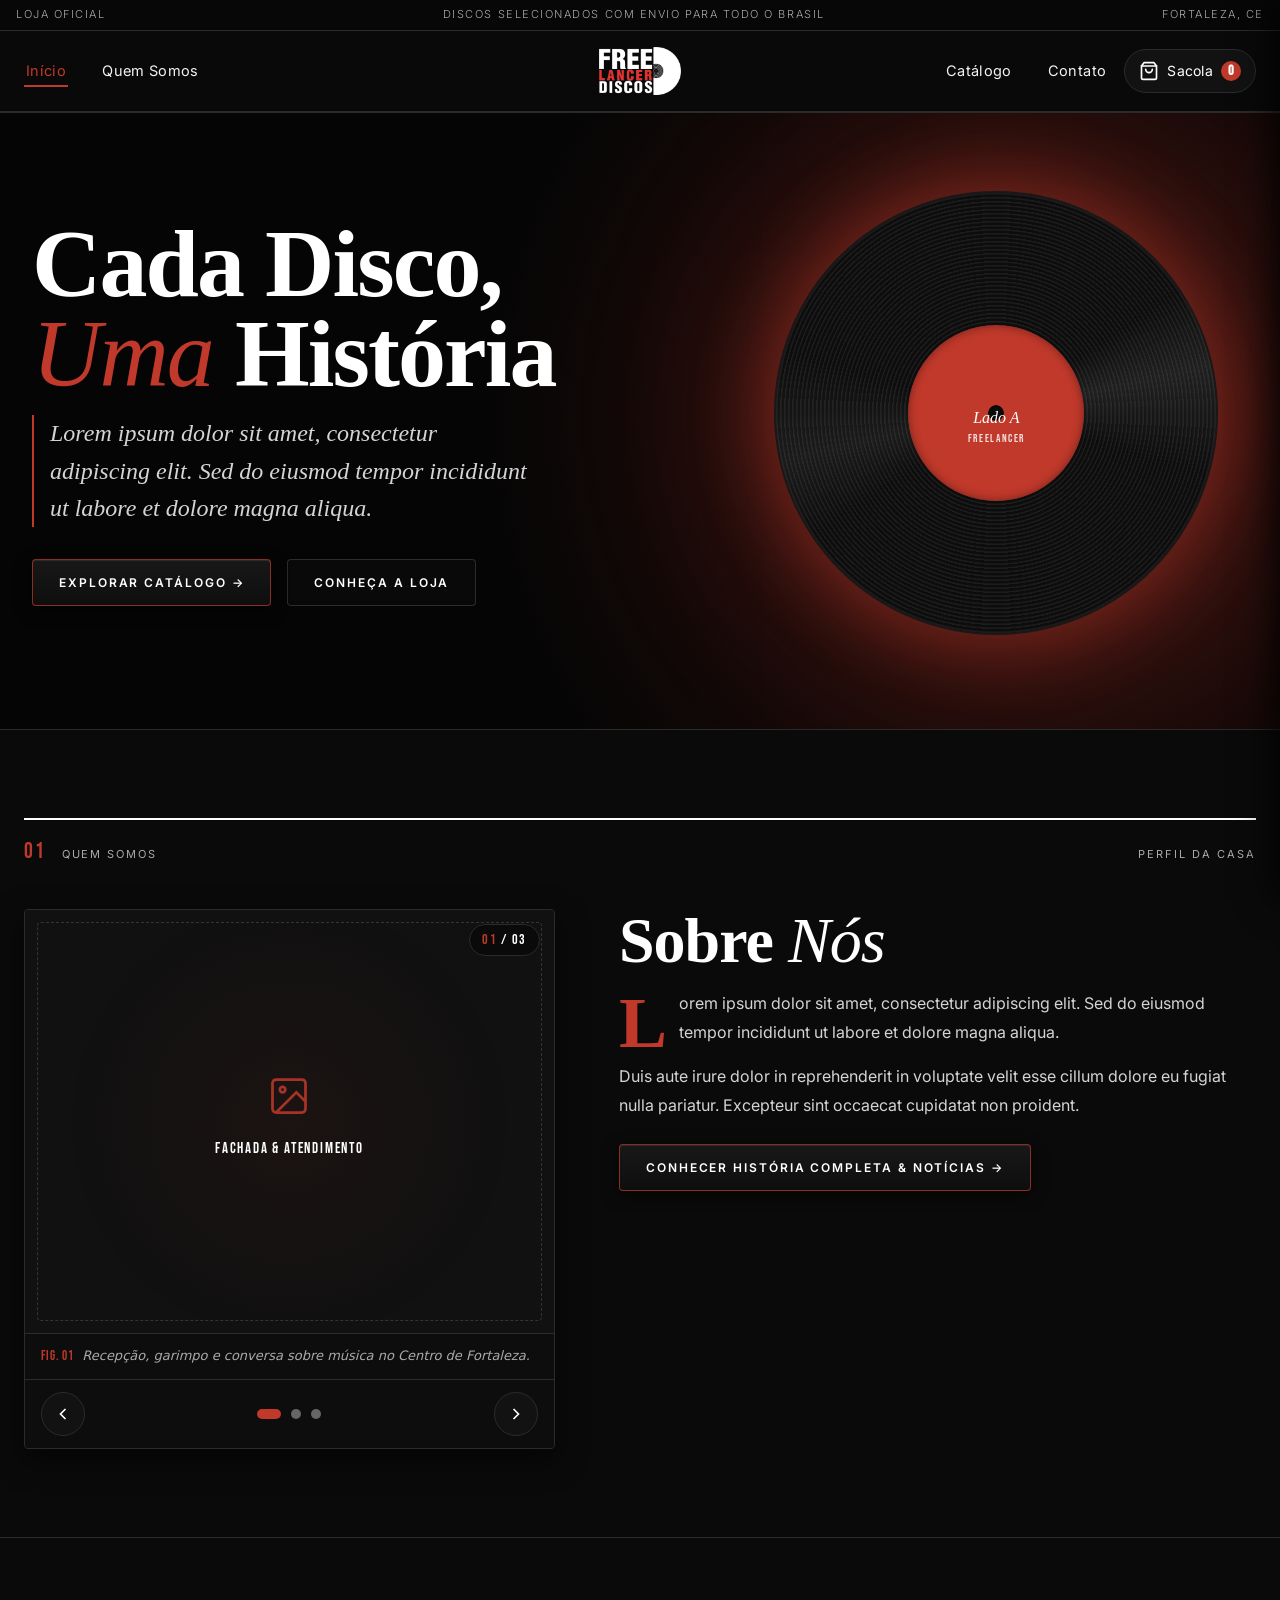
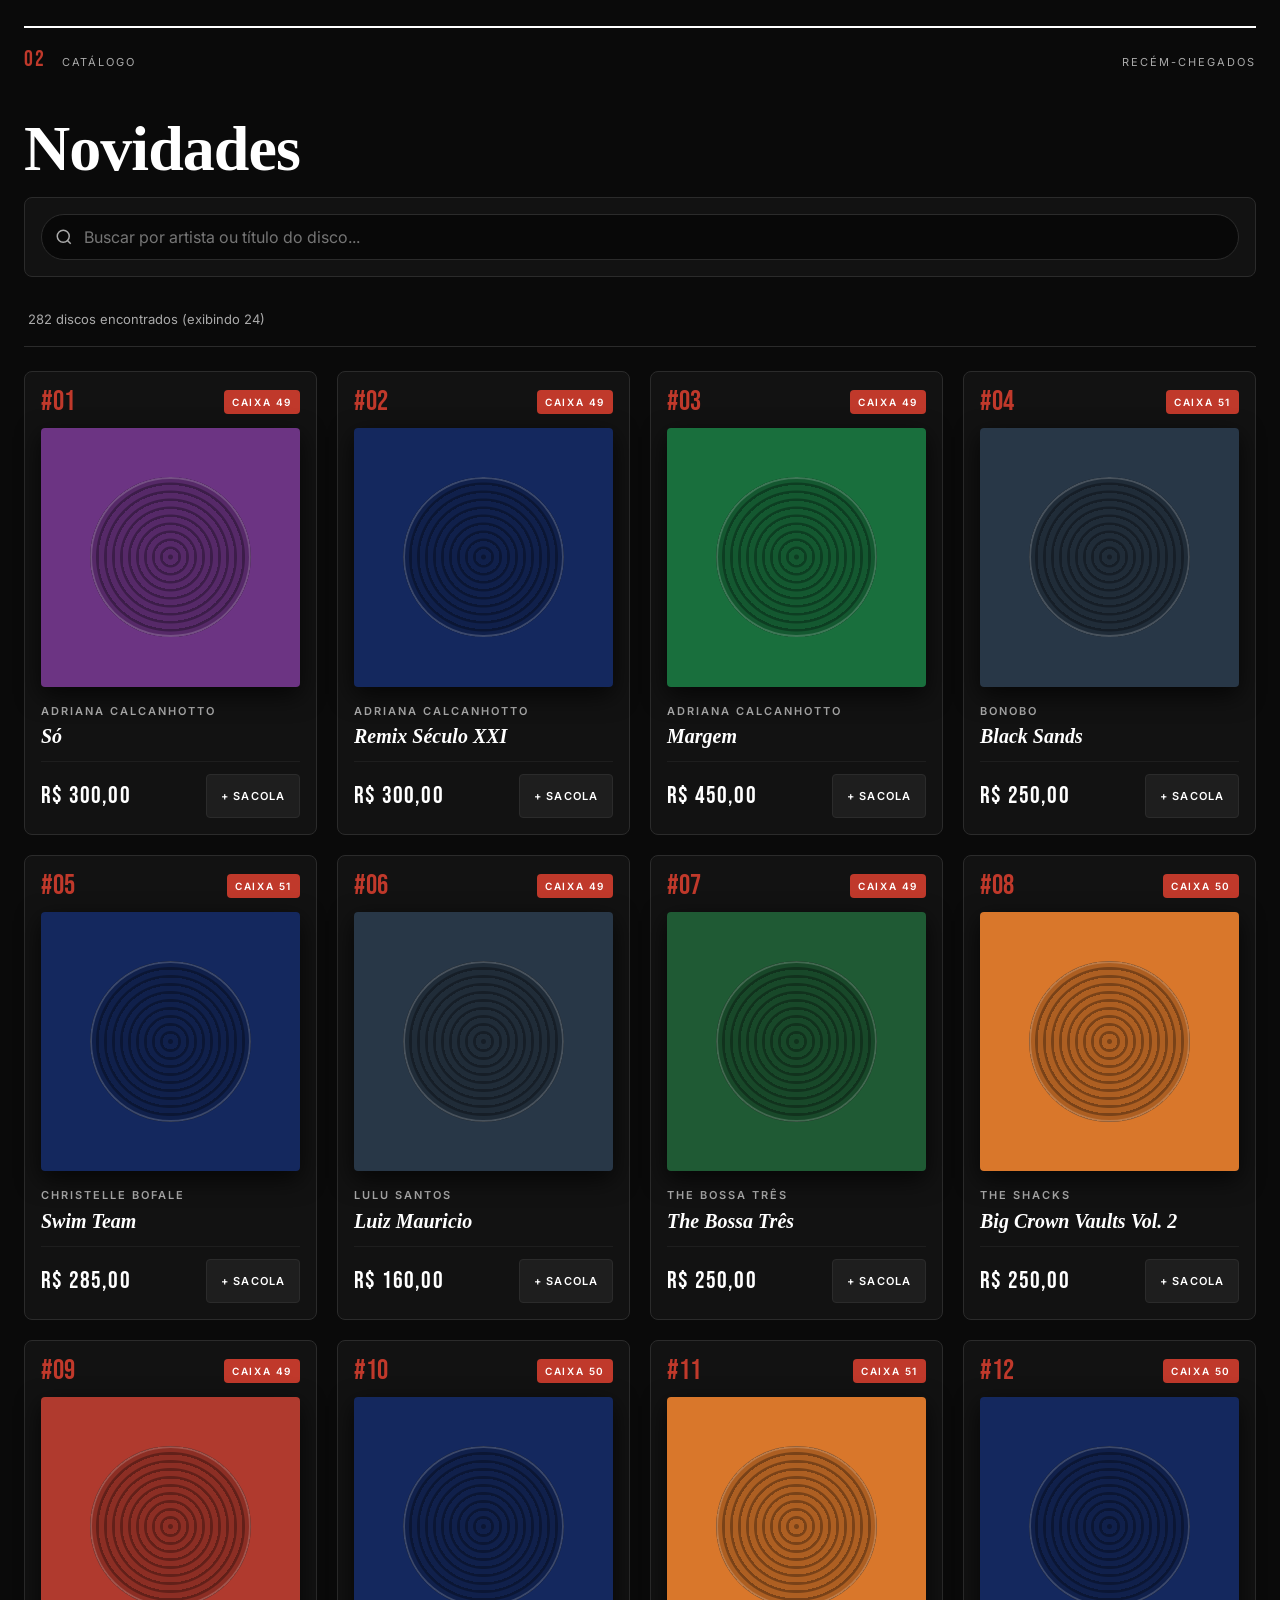
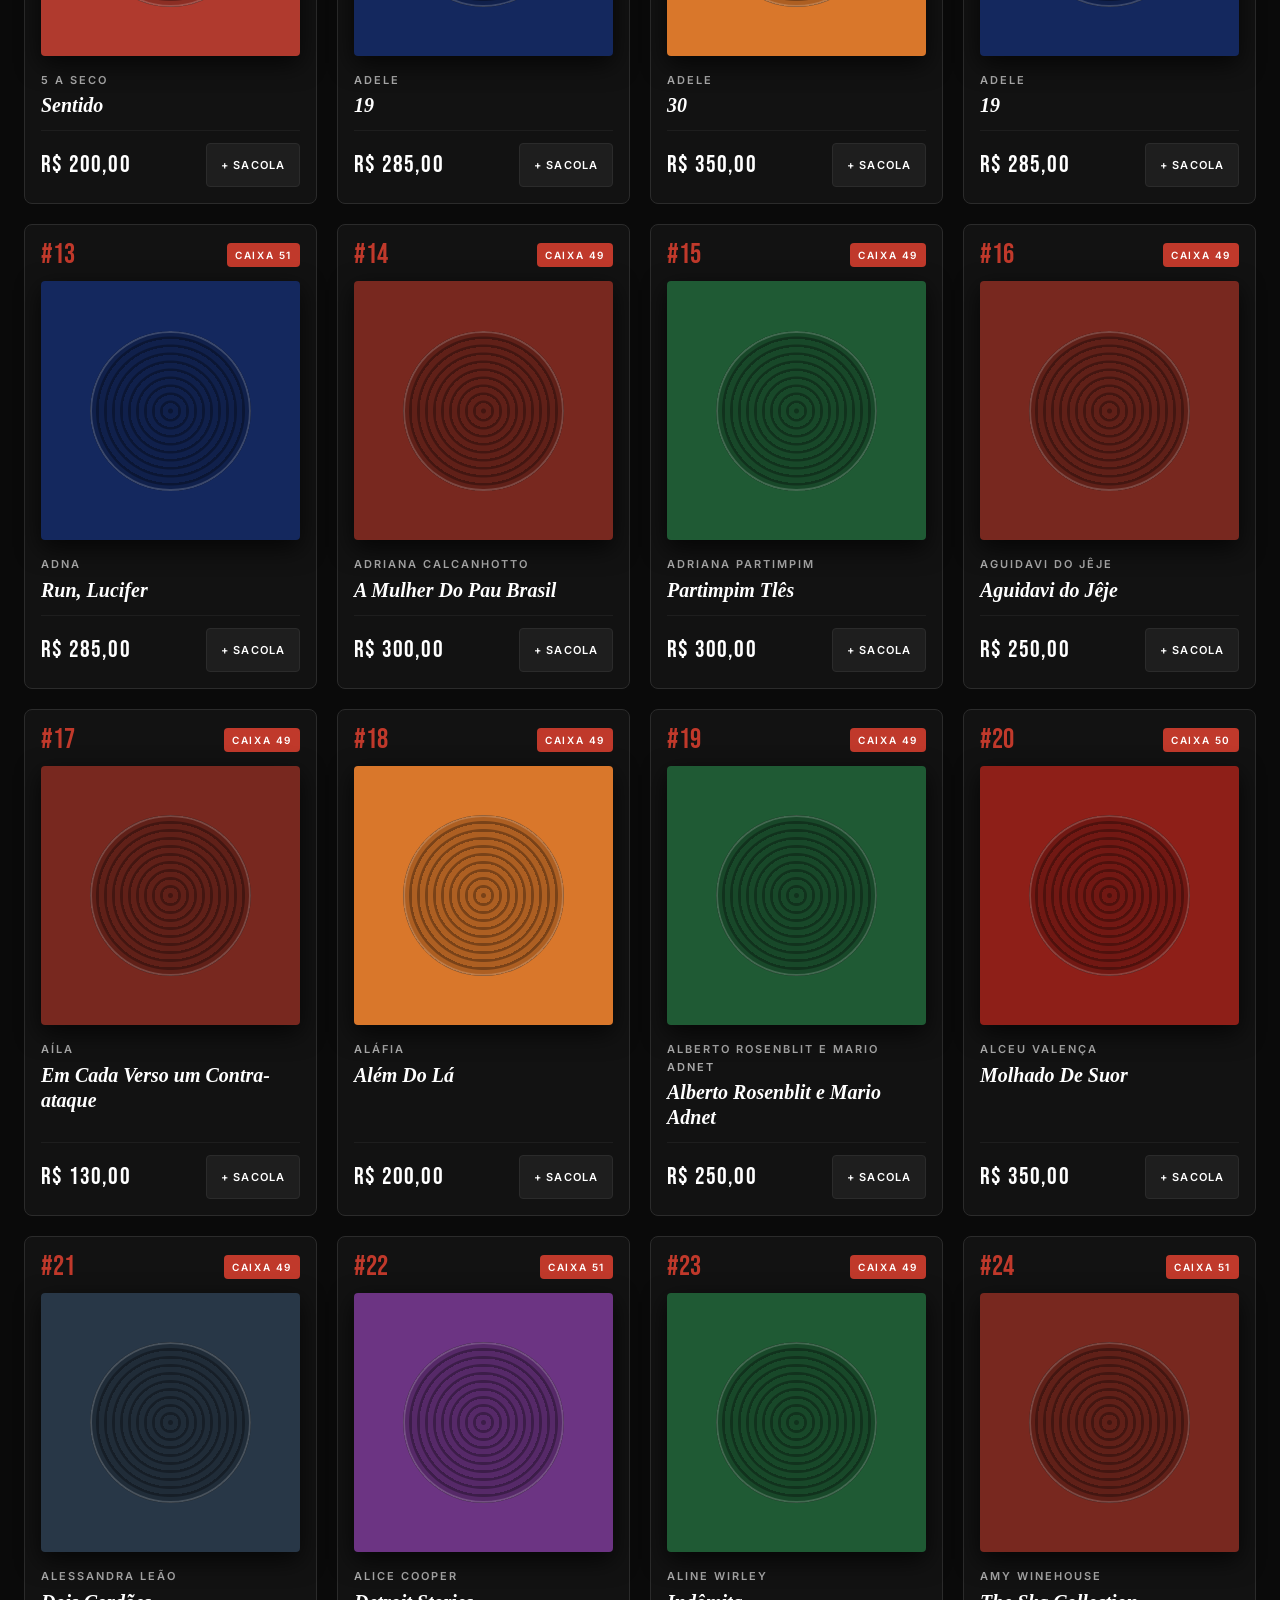
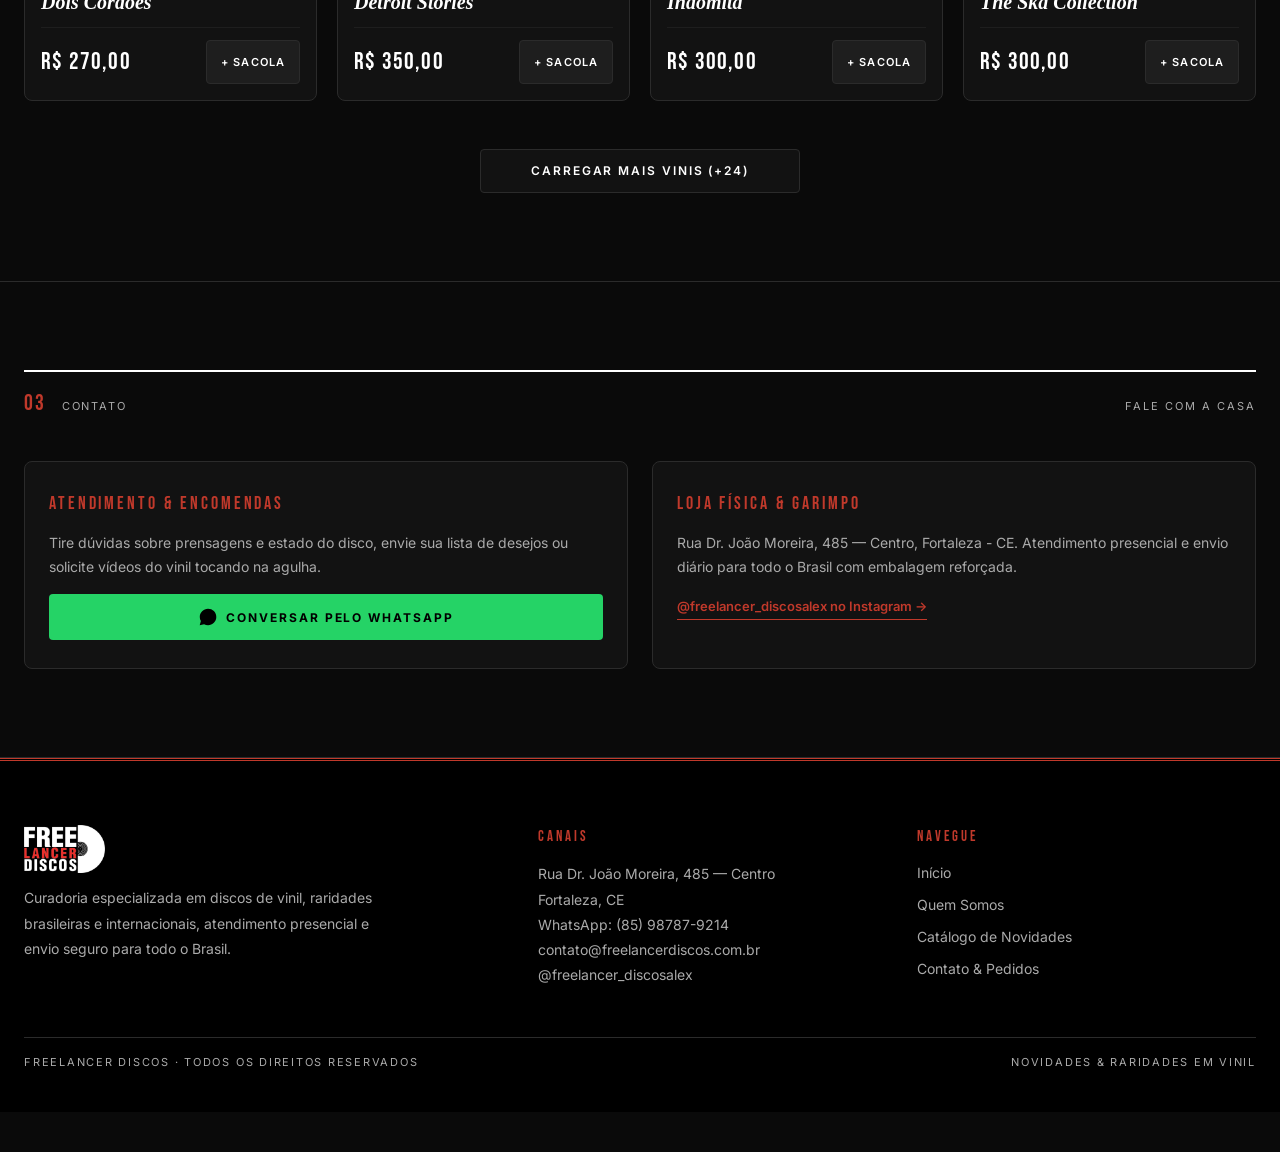
==== commit b9f98ddd: "fix(covers): enriquece e salva 100% das capas no supabase e resolve politica de referrer" ====
--- a/index.html
+++ b/index.html
@@ -1,106 +1,392 @@
 <!DOCTYPE html>
 <html lang="pt-BR">
 <head>
-  <meta charset="UTF-8">
-  <meta name="viewport" content="width=device-width, initial-scale=1.0">
-  <title>Freelancer Discos — Em Breve</title>
-  <meta name="description" content="Freelancer Discos. Loja online em breve. Atendimento via WhatsApp e Instagram.">
-  <link rel="icon" type="image/png" href="assets/logo.png">
-  <style>
-    * {
-      box-sizing: border-box;
-      margin: 0;
-      padding: 0;
-    }
-    body {
-      background-color: #121212;
-      color: #e0e0e0;
-      font-family: -apple-system, BlinkMacSystemFont, "Segoe UI", Roboto, Helvetica, Arial, sans-serif;
-      min-height: 100vh;
-      display: flex;
-      align-items: center;
-      justify-content: center;
-      padding: 24px 16px;
-      line-height: 1.5;
-    }
-    .card {
-      background-color: #1a1a1a;
-      border: 1px solid #2e2e2e;
-      border-radius: 8px;
-      max-width: 420px;
-      width: 100%;
-      padding: 36px 24px 28px;
-      text-align: center;
-    }
-    .logo {
-      max-width: 130px;
-      height: auto;
-      margin-bottom: 24px;
-      border-radius: 4px;
-    }
-    h1 {
-      font-size: 22px;
-      color: #ffffff;
-      margin-bottom: 24px;
-      font-weight: 700;
-      letter-spacing: -0.3px;
-    }
-    .actions {
-      display: flex;
-      flex-direction: column;
-      gap: 12px;
-      margin-bottom: 28px;
-    }
-    .btn {
-      display: flex;
-      align-items: center;
-      justify-content: center;
-      padding: 13px 20px;
-      border-radius: 6px;
-      font-size: 15px;
-      font-weight: 600;
-      text-decoration: none;
-      transition: opacity 0.2s;
-    }
-    .btn:hover {
-      opacity: 0.9;
-    }
-    .btn-whatsapp {
-      background-color: #25d366;
-      color: #000000;
-    }
-    .btn-instagram {
-      background-color: #262626;
-      color: #ffffff;
-      border: 1px solid #383838;
-    }
-    .footer {
-      border-top: 1px solid #292929;
-      padding-top: 18px;
-      font-size: 13px;
-      color: #888888;
-      line-height: 1.6;
-    }
-  </style>
+  <meta charset="utf-8">
+  <meta name="viewport" content="width=device-width, initial-scale=1, viewport-fit=cover">
+  <title>Freelancer Discos — Cada Disco, Uma História | Novidades em Vinil</title>
+  <meta name="description" content="Descubra novidades e raridades em vinil na Freelancer Discos. Conheça nossa história, explore o catálogo das Caixas 50 e 51 e compre direto pelo WhatsApp.">
+  <meta name="referrer" content="no-referrer">
+  
+  <!-- Favicon / Meta Tema -->
+  <meta name="theme-color" content="#0a0a0a">
+  <meta name="apple-mobile-web-app-status-bar-style" content="black-translucent">
+
+  <!-- Fontes Editoriais Google Fonts -->
+  <link rel="preconnect" href="https://fonts.googleapis.com">
+  <link rel="preconnect" href="https://fonts.gstatic.com" crossorigin>
+  <link href="https://fonts.googleapis.com/css2?family=Bebas+Neue&family=Inter:wght@400;500;600;700&family=Playfair+Display:ital,wght@0,400;0,700;1,400;1,700&display=swap" rel="stylesheet">
+
+  <!-- Design Tokens e Estilos -->
+  <link rel="stylesheet" href="css/tokens.css">
+  <link rel="stylesheet" href="css/style.css">
 </head>
 <body>
-  <main class="card">
-    <img src="assets/logo.png" alt="Freelancer Discos" class="logo">
-    <h1>Loja online em breve</h1>
-    
-    <div class="actions">
-      <a href="https://wa.me/5585987879214" target="_blank" rel="noopener noreferrer" class="btn btn-whatsapp">
-        Atendimento no WhatsApp
+  <!-- Topbar Editorial Metadados -->
+  <header class="topbar">
+    <div class="meta-container">
+      <span class="meta-item meta-edition">Loja Oficial</span>
+      <span class="meta-item meta-tagline">Discos selecionados com envio para todo o Brasil</span>
+      <span class="meta-item meta-location">Fortaleza, CE</span>
+    </div>
+  </header>
+
+  <!-- Navegação Principal -->
+  <nav class="main-nav" id="mainNav">
+    <div class="nav-container">
+      <!-- Menu Esquerdo (Desktop) -->
+      <ul class="nav-links nav-left">
+        <li><a href="#inicio" class="nav-link active">Início</a></li>
+        <li><a href="sobre.html" class="nav-link">Quem Somos</a></li>
+      </ul>
+
+      <!-- Logotipo Central -->
+      <a href="#inicio" class="nav-brand" aria-label="Freelancer Discos - Início">
+        <img src="assets/logo.png" alt="Freelancer Discos" class="brand-logo" width="180" height="48">
       </a>
-      <a href="https://www.instagram.com/freelancer_discosalex/" target="_blank" rel="noopener noreferrer" class="btn btn-instagram">
-        Instagram @freelancer_discosalex
-      </a>
-    </div>
-
-    <footer class="footer">
-      Rua Dr. João Moreira, 485 — Centro, Fortaleza - CE<br>
-      Envios para todo o Brasil
-    </footer>
-  </main>
+
+      <!-- Menu Direito & Botão da Sacola -->
+      <div class="nav-right-wrap">
+        <ul class="nav-links nav-right">
+          <li><a href="#catalogo" class="nav-link">Catálogo</a></li>
+          <li><a href="#contato" class="nav-link">Contato</a></li>
+        </ul>
+
+        <!-- Botão Sacola de Compras -->
+        <button class="cart-trigger-btn" id="cartTrigger" aria-label="Abrir Sacola de Compras">
+          <svg class="cart-icon" viewBox="0 0 24 24" width="20" height="20" fill="none" stroke="currentColor" stroke-width="2" stroke-linecap="round" stroke-linejoin="round">
+            <path d="M6 2L3 6v14a2 2 0 0 0 2 2h14a2 2 0 0 0 2-2V6l-3-4z"></path>
+            <line x1="3" y1="6" x2="21" y2="6"></line>
+            <path d="M16 10a4 4 0 0 1-8 0"></path>
+          </svg>
+          <span class="cart-label">Sacola</span>
+          <span class="cart-badge" id="cartBadge">0</span>
+        </button>
+
+        <!-- Menu Hamburguer Mobile -->
+        <button class="menu-toggle" id="menuToggle" aria-label="Abrir menu de navegação">
+          <span></span>
+          <span></span>
+          <span></span>
+        </button>
+      </div>
+    </div>
+
+    <!-- Gaveta de Links Mobile -->
+    <div class="mobile-menu" id="mobileMenu">
+      <a href="#inicio" class="mobile-link">Início</a>
+      <a href="sobre.html" class="mobile-link">Quem Somos</a>
+      <a href="#catalogo" class="mobile-link">Catálogo (Novidades)</a>
+      <a href="#contato" class="mobile-link">Contato & Localização</a>
+    </div>
+  </nav>
+
+  <!-- Seção Hero Principal -->
+  <section class="hero-section" id="inicio">
+    <div class="hero-inner">
+      <div class="hero-text">
+        <h1 class="hero-title">Cada Disco,<br><em>Uma</em> História</h1>
+        <p class="hero-lede">Lorem ipsum dolor sit amet, consectetur adipiscing elit. Sed do eiusmod tempor incididunt ut labore et dolore magna aliqua.</p>
+        <div class="hero-actions">
+          <a href="#catalogo" class="btn btn-primary">Explorar Catálogo →</a>
+          <a href="sobre.html" class="btn btn-outline">Conheça a Loja</a>
+        </div>
+      </div>
+
+      <!-- Disco de Vinil Gráfico Interativo -->
+      <div class="hero-vinyl-wrap" aria-hidden="true">
+        <div class="vinyl-disc" id="vinylDisc">
+          <div class="vinyl-reflection"></div>
+          <div class="vinyl-label">
+            <span class="label-side">Lado A</span>
+            <span class="label-brand">Freelancer</span>
+          </div>
+        </div>
+      </div>
+    </div>
+  </section>
+
+  <!-- Seção 01: Quem Somos -->
+  <section class="section-container" id="sobre">
+    <div class="section-header">
+      <span class="section-num">01</span>
+      <span class="section-tag">Quem Somos</span>
+      <span class="section-extra">Perfil da Casa</span>
+    </div>
+
+    <div class="about-grid">
+      <!-- Carrossel de Fotos do Espaço (Preparado para imagens futuras) -->
+      <div class="about-carousel-wrap">
+        <div class="about-carousel" id="aboutCarousel" aria-roledescription="carousel" aria-label="Fotos do Espaço da Loja">
+          
+          <!-- Badge Editorial Indicador -->
+          <div class="carousel-counter-pill" id="carouselCounter" aria-live="polite">
+            <span id="currentSlideNum">01</span> / 03
+          </div>
+
+          <!-- Trilho dos Slides -->
+          <div class="carousel-viewport">
+            <div class="carousel-track" id="carouselTrack">
+              
+              <!-- Slide 1: Entrada & Balcão -->
+              <article class="carousel-slide is-active" role="group" aria-roledescription="slide" aria-label="1 de 3: Entrada e Balcão">
+                <div class="slide-media-box">
+                  <div class="slide-placeholder">
+                    <div class="placeholder-graphic">
+                      <svg viewBox="0 0 24 24" width="44" height="44" fill="none" stroke="currentColor" stroke-width="1.5">
+                        <rect x="3" y="3" width="18" height="18" rx="2" ry="2"></rect>
+                        <circle cx="8.5" cy="8.5" r="1.5"></circle>
+                        <polyline points="21 15 16 10 5 21"></polyline>
+                      </svg>
+                    </div>
+                    <span class="placeholder-tag">Fachada & Atendimento</span>
+                  </div>
+                </div>
+                <div class="slide-caption">
+                  <span class="caption-fig">Fig. 01</span>
+                  <span class="caption-text">Recepção, garimpo e conversa sobre música no Centro de Fortaleza.</span>
+                </div>
+              </article>
+
+              <!-- Slide 2: Estantes & Acervo -->
+              <article class="carousel-slide" role="group" aria-roledescription="slide" aria-label="2 de 3: Estantes e Acervo">
+                <div class="slide-media-box">
+                  <div class="slide-placeholder">
+                    <div class="placeholder-graphic">
+                      <svg viewBox="0 0 24 24" width="44" height="44" fill="none" stroke="currentColor" stroke-width="1.5">
+                        <path d="M4 19.5A2.5 2.5 0 0 1 6.5 17H20"></path>
+                        <path d="M6.5 2H20v20H6.5A2.5 2.5 0 0 1 4 19.5v-15A2.5 2.5 0 0 1 6.5 2z"></path>
+                      </svg>
+                    </div>
+                    <span class="placeholder-tag">Acervo & Caixas</span>
+                  </div>
+                </div>
+                <div class="slide-caption">
+                  <span class="caption-fig">Fig. 02</span>
+                  <span class="caption-text">Centenas de títulos em vinil com novidades semanais.</span>
+                </div>
+              </article>
+
+              <!-- Slide 3: Audição & Toca-Discos -->
+              <article class="carousel-slide" role="group" aria-roledescription="slide" aria-label="3 de 3: Ponto de Audição">
+                <div class="slide-media-box">
+                  <div class="slide-placeholder">
+                    <div class="placeholder-graphic">
+                      <svg viewBox="0 0 24 24" width="44" height="44" fill="none" stroke="currentColor" stroke-width="1.5">
+                        <circle cx="12" cy="12" r="10"></circle>
+                        <circle cx="12" cy="12" r="3"></circle>
+                        <line x1="12" y1="2" x2="12" y2="4"></line>
+                        <line x1="12" y1="20" x2="12" y2="22"></line>
+                      </svg>
+                    </div>
+                    <span class="placeholder-tag">Ponto de Audição</span>
+                  </div>
+                </div>
+                <div class="slide-caption">
+                  <span class="caption-fig">Fig. 03</span>
+                  <span class="caption-text">Toca-discos preparado para testar qualquer disco na hora.</span>
+                </div>
+              </article>
+
+            </div>
+          </div>
+
+          <!-- Controles de Navegação (Mínimo 44x44px Touch Target) -->
+          <div class="carousel-controls">
+            <button class="carousel-arrow prev" id="carouselPrevBtn" aria-label="Foto anterior">
+              <svg viewBox="0 0 24 24" width="20" height="20" fill="none" stroke="currentColor" stroke-width="2">
+                <polyline points="15 18 9 12 15 6"></polyline>
+              </svg>
+            </button>
+
+            <!-- Indicadores em Pontos (Dots) -->
+            <div class="carousel-dots" id="carouselDots" role="tablist" aria-label="Navegar pelas fotos">
+              <button class="carousel-dot is-active" role="tab" aria-selected="true" aria-label="Ver Foto 1" data-index="0"></button>
+              <button class="carousel-dot" role="tab" aria-selected="false" aria-label="Ver Foto 2" data-index="1"></button>
+              <button class="carousel-dot" role="tab" aria-selected="false" aria-label="Ver Foto 3" data-index="2"></button>
+            </div>
+
+            <button class="carousel-arrow next" id="carouselNextBtn" aria-label="Próxima foto">
+              <svg viewBox="0 0 24 24" width="20" height="20" fill="none" stroke="currentColor" stroke-width="2">
+                <polyline points="9 18 15 12 9 6"></polyline>
+              </svg>
+            </button>
+          </div>
+
+        </div>
+      </div>
+
+      <!-- Conteúdo Editorial -->
+      <div class="about-content">
+        <h2 class="editorial-heading">Sobre <em>Nós</em></h2>
+        <p class="about-lead">Lorem ipsum dolor sit amet, consectetur adipiscing elit. Sed do eiusmod tempor incididunt ut labore et dolore magna aliqua.</p>
+        <p>Duis aute irure dolor in reprehenderit in voluptate velit esse cillum dolore eu fugiat nulla pariatur. Excepteur sint occaecat cupidatat non proident.</p>
+        
+        <div style="margin-top: 24px; display: flex; gap: 12px; flex-wrap: wrap;">
+          <a href="sobre.html" class="btn btn-primary">Conhecer História Completa & Notícias →</a>
+        </div>
+      </div>
+    </div>
+  </section>
+
+  <!-- Seção 02: Catálogo (Novidades - Caixas 50 e 51) -->
+  <section class="section-container" id="catalogo">
+    <div class="section-header">
+      <span class="section-num">02</span>
+      <span class="section-tag">Catálogo</span>
+      <span class="section-extra">Recém-Chegados</span>
+    </div>
+
+    <div class="catalog-intro">
+      <h2 class="editorial-heading">Novidades</h2>
+    </div>
+
+    <!-- Barra de Ferramentas: Busca Rápida -->
+    <div class="catalog-toolbar">
+      <!-- Campo de Busca -->
+      <div class="search-input-wrap">
+        <svg class="search-icon" viewBox="0 0 24 24" width="18" height="18" fill="none" stroke="currentColor" stroke-width="2">
+          <circle cx="11" cy="11" r="8"></circle>
+          <line x1="21" y1="21" x2="16.65" y2="16.65"></line>
+        </svg>
+        <input type="search" id="searchInput" class="search-input" placeholder="Buscar por artista ou título do disco..." autocomplete="off">
+        <button type="button" id="searchClear" class="search-clear-btn" aria-label="Limpar busca" style="display: none;">&times;</button>
+      </div>
+    </div>
+
+    <!-- Contador de Resultados -->
+    <div class="catalog-meta-bar">
+      <span id="catalogCount" class="catalog-count-text">Carregando catálogo...</span>
+    </div>
+
+    <!-- Grade de Discos -->
+    <div class="catalog-grid" id="catalogGrid" aria-live="polite">
+      <!-- Injetado dinamicamente via app.js -->
+    </div>
+
+    <!-- Botão Carregar Mais -->
+    <div class="load-more-container" id="loadMoreContainer" style="display: none;">
+      <button class="btn btn-secondary" id="loadMoreBtn">Carregar mais vinis (+24)</button>
+    </div>
+  </section>
+
+  <!-- Seção 03: Contato e Localização -->
+  <section class="section-container" id="contato">
+    <div class="section-header">
+      <span class="section-num">03</span>
+      <span class="section-tag">Contato</span>
+      <span class="section-extra">Fale com a Casa</span>
+    </div>
+
+    <div class="contact-card-grid" style="grid-template-columns: repeat(auto-fit, minmax(280px, 1fr));">
+      <div class="contact-box">
+        <h3 class="contact-box-title">Atendimento & Encomendas</h3>
+        <p>Tire dúvidas sobre prensagens e estado do disco, envie sua lista de desejos ou solicite vídeos do vinil tocando na agulha.</p>
+        <a href="#" id="directWhatsappBtn" class="btn btn-whatsapp-card" target="_blank" rel="noopener">
+          <svg viewBox="0 0 24 24" width="20" height="20" fill="currentColor">
+            <path d="M12.04 2c-5.46 0-9.91 4.45-9.91 9.91 0 1.75.46 3.45 1.32 4.95L2.05 22l5.25-1.38c1.45.79 3.08 1.21 4.74 1.21 5.46 0 9.91-4.45 9.91-9.91 0-2.65-1.03-5.14-2.9-7.01A9.82 9.82 0 0 0 12.04 2z"/>
+          </svg>
+          Conversar pelo WhatsApp
+        </a>
+      </div>
+
+      <div class="contact-box">
+        <h3 class="contact-box-title">Loja Física & Garimpo</h3>
+        <p id="storeAddress">Rua Dr. João Moreira, 485 — Centro, Fortaleza - CE. Atendimento presencial e envio diário com embalagem reforçada para todo o Brasil.</p>
+        <a href="https://www.instagram.com/freelancer_discosalex/" id="storeInstagram" class="contact-social-link" target="_blank" rel="noopener">
+          @freelancer_discosalex no Instagram →
+        </a>
+        <span id="storeEmail" style="display: none;">contato@freelancerdiscos.com.br</span>
+      </div>
+    </div>
+  </section>
+
+  <!-- Rodapé Institucional -->
+  <footer class="site-footer">
+    <div class="footer-inner">
+      <div class="footer-col brand-col">
+        <img src="assets/logo.png" alt="Freelancer Discos" class="footer-logo" width="160" height="42">
+        <p class="footer-desc">Curadoria especializada em discos de vinil, raridades brasileiras e internacionais, atendimento presencial e envio seguro para todo o Brasil.</p>
+      </div>
+
+      <div class="footer-col">
+        <h4 class="footer-heading">CANAIS</h4>
+        <p>Rua Dr. João Moreira, 485 — Centro<br>
+        Fortaleza, CE<br>
+        <span id="footerWhatsappText">WhatsApp</span><br>
+        <span id="footerEmailText">contato@freelancerdiscos.com.br</span><br>
+        <span id="footerInstagramText">@freelancer_discosalex</span></p>
+      </div>
+
+      <div class="footer-col">
+        <h4 class="footer-heading">NAVEGUE</h4>
+        <ul class="footer-nav">
+          <li><a href="#inicio">Início</a></li>
+          <li><a href="sobre.html">Quem Somos</a></li>
+          <li><a href="#catalogo">Catálogo de Novidades</a></li>
+          <li><a href="#contato">Contato & Pedidos</a></li>
+        </ul>
+      </div>
+    </div>
+
+    <div class="footer-bottom">
+      <span>Freelancer Discos · Todos os direitos reservados</span>
+      <span>Novidades & Raridades em Vinil</span>
+    </div>
+  </footer>
+
+  <!-- Drawer da Sacola de Compras (Modal Deslizante) -->
+  <div class="cart-overlay" id="cartOverlay" aria-hidden="true"></div>
+  <aside class="cart-drawer" id="cartDrawer" aria-label="Sacola de Compras" aria-hidden="true">
+    <div class="drawer-header">
+      <div class="drawer-title-wrap">
+        <h3 class="drawer-title">Sua Sacola</h3>
+        <span class="drawer-subtitle" id="drawerItemCount">0 discos selecionados</span>
+      </div>
+      <button class="drawer-close-btn" id="drawerCloseBtn" aria-label="Fechar Sacola">&times;</button>
+    </div>
+
+    <!-- Lista de Itens -->
+    <div class="drawer-body" id="cartItemsList">
+      <!-- Itens da sacola ou estado vazio injetado via app.js -->
+    </div>
+
+    <!-- Rodapé da Sacola: Totais e WhatsApp -->
+    <div class="drawer-footer" id="drawerFooter" style="display: none;">
+      <div class="drawer-subtotal-row">
+        <span>Subtotal dos Vinis</span>
+        <strong class="drawer-subtotal-value" id="cartSubtotal">R$ 0,00</strong>
+      </div>
+
+      <!-- Dados Opcionais para Agilizar Frete -->
+      <div class="drawer-inputs">
+        <input type="text" id="customerName" class="drawer-input" placeholder="Seu Nome (opcional)">
+        <input type="text" id="customerCity" class="drawer-input" placeholder="Sua Cidade / Bairro (para cálculo de frete)">
+      </div>
+
+      <!-- Botão de Finalização no WhatsApp -->
+      <button class="btn btn-checkout-whatsapp" id="checkoutWhatsappBtn">
+        <svg viewBox="0 0 24 24" width="20" height="20" fill="currentColor">
+          <path d="M12.04 2c-5.46 0-9.91 4.45-9.91 9.91 0 1.75.46 3.45 1.32 4.95L2.05 22l5.25-1.38c1.45.79 3.08 1.21 4.74 1.21 5.46 0 9.91-4.45 9.91-9.91 0-2.65-1.03-5.14-2.9-7.01A9.82 9.82 0 0 0 12.04 2z"/>
+        </svg>
+        <span>Fechar Pedido no WhatsApp</span>
+      </button>
+
+      <button class="cart-clear-link" id="clearCartBtn">Esvaziar sacola</button>
+    </div>
+  </aside>
+
+  <!-- Botão Flutuante de Sacola (Fixo no Mobile) -->
+  <button class="floating-cart-btn" id="floatingCartBtn" aria-label="Abrir Sacola de Compras">
+    <svg viewBox="0 0 24 24" width="22" height="22" fill="none" stroke="currentColor" stroke-width="2">
+      <path d="M6 2L3 6v14a2 2 0 0 0 2 2h14a2 2 0 0 0 2-2V6l-3-4z"></path>
+      <line x1="3" y1="6" x2="21" y2="6"></line>
+      <path d="M16 10a4 4 0 0 1-8 0"></path>
+    </svg>
+    <span class="floating-cart-badge" id="floatingCartBadge">0</span>
+  </button>
+
+  <!-- Scripts -->
+  <script src="js/config.js"></script>
+  <script src="js/app.js"></script>
 </body>
 </html>
--- a/css/tokens.css
+++ b/css/tokens.css
@@ -0,0 +1,84 @@
+/**
+ * tokens.css - Design System de 3 camadas para a Freelancer Discos
+ * Primitivos -> Semânticos -> Componentes
+ */
+
+:root {
+  /* ==========================================================================
+     1. TOKENS PRIMITIVOS (Cores, Fontes e Medidas Brutas)
+     ========================================================================== */
+  --primitive-black: #050505;
+  --primitive-bg: #0a0a0a;
+  --primitive-card: #121212;
+  --primitive-card-hover: #181818;
+  --primitive-surface: #1e1e1e;
+  
+  --primitive-red: #c0392b;
+  --primitive-red-dark: #7b1a1a;
+  --primitive-red-glow: rgba(192, 57, 43, 0.45);
+  
+  --primitive-white: #ffffff;
+  --primitive-gray-100: #f5f5f5;
+  --primitive-gray-300: #d4d4d4;
+  --primitive-gray-400: #aaaaaa;
+  --primitive-gray-600: #666666;
+  --primitive-line: #2b2b2b;
+  --primitive-line-light: rgba(255, 255, 255, 0.12);
+
+  --primitive-green: #25d366;
+  --primitive-green-dark: #1f9d55;
+
+  /* Tipografia */
+  --primitive-font-serif: 'Times New Roman', Times, 'Nimbus Roman No9 L', serif;
+  --primitive-font-head: 'Bebas Neue', Impact, 'Arial Narrow', sans-serif;
+  --primitive-font-body: 'Inter', system-ui, -apple-system, sans-serif;
+
+  /* ==========================================================================
+     2. TOKENS SEMÂNTICOS (Propósito e Contexto de Uso)
+     ========================================================================== */
+  --color-page-bg: var(--primitive-bg);
+  --color-page-card: var(--primitive-card);
+  --color-text-main: var(--primitive-white);
+  --color-text-muted: var(--primitive-gray-400);
+  --color-border: var(--primitive-line);
+  --color-border-subtle: var(--primitive-line-light);
+
+  --color-brand-primary: var(--primitive-red);
+  --color-brand-hover: var(--primitive-red-dark);
+  --color-brand-glow: var(--primitive-red-glow);
+  --color-accent-whatsapp: var(--primitive-green);
+
+  --font-editorial-title: var(--primitive-font-serif);
+  --font-editorial-eyebrow: var(--primitive-font-head);
+  --font-text-interface: var(--primitive-font-body);
+
+  /* Espaçamentos e Escalas */
+  --space-1: 4px;
+  --space-2: 8px;
+  --space-3: 12px;
+  --space-4: 16px;
+  --space-6: 24px;
+  --space-8: 32px;
+  --space-12: 48px;
+  --space-16: 64px;
+
+  /* Raios de Borda */
+  --radius-sm: 4px;
+  --radius-md: 8px;
+  --radius-lg: 12px;
+  --radius-full: 9999px;
+
+  /* Mobile-first Touch Target e Safe Areas */
+  --touch-target-min: 44px;
+  --safe-top: env(safe-area-inset-top, 0px);
+  --safe-bottom: env(safe-area-inset-bottom, 0px);
+
+  /* Transições suaves */
+  --transition-fast: 0.15s ease;
+  --transition-normal: 0.25s cubic-bezier(0.16, 1, 0.3, 1);
+
+  /* Sombras */
+  --shadow-card: 0 10px 30px rgba(0, 0, 0, 0.6);
+  --shadow-drawer: -5px 0 35px rgba(0, 0, 0, 0.85);
+  --shadow-badge: 0 2px 8px rgba(192, 57, 43, 0.4);
+}
--- a/css/style.css
+++ b/css/style.css
@@ -0,0 +1,1865 @@
+/**
+ * style.css - Freelancer Discos
+ * Estilo Editorial Clássico & Arquitetura Mobile-First
+ */
+
+/* ==========================================================================
+   1. RESET & CONFIGURAÇÕES BASE
+   ========================================================================== */
+*, *::before, *::after {
+  box-sizing: border-box;
+  margin: 0;
+  padding: 0;
+}
+
+html {
+  scroll-behavior: smooth;
+  scroll-padding-top: 90px;
+  background-color: var(--primitive-black);
+}
+
+body {
+  background-color: var(--color-page-bg);
+  color: var(--color-text-main);
+  font-family: var(--font-text-interface);
+  font-size: 15px;
+  line-height: 1.6;
+  -webkit-font-smoothing: antialiased;
+  -moz-osx-font-smoothing: grayscale;
+  padding-bottom: calc(var(--safe-bottom) + 40px);
+  overflow-x: hidden;
+}
+
+img {
+  max-width: 100%;
+  height: auto;
+  display: block;
+}
+
+button, input, a {
+  font-family: inherit;
+  color: inherit;
+}
+
+a {
+  text-decoration: none;
+  transition: color var(--transition-fast);
+}
+
+/* ==========================================================================
+   2. TOPBAR DE METADADOS EDITORIAL
+   ========================================================================== */
+.topbar {
+  background-color: #070707;
+  border-bottom: 1px solid var(--color-border);
+  padding-top: calc(var(--safe-top) + 6px);
+  padding-bottom: 6px;
+}
+
+.meta-container {
+  max-width: 1320px;
+  margin: 0 auto;
+  padding: 0 var(--space-4);
+  display: flex;
+  justify-content: space-between;
+  align-items: center;
+  font-size: 11px;
+  font-weight: 300;
+  letter-spacing: 0.14em;
+  text-transform: uppercase;
+  color: var(--color-text-muted);
+}
+
+@media (max-width: 640px) {
+  .meta-tagline {
+    display: none;
+  }
+}
+
+/* ==========================================================================
+   3. NAVEGAÇÃO PRINCIPAL (STICKY)
+   ========================================================================== */
+.main-nav {
+  position: sticky;
+  top: 0;
+  z-index: 100;
+  background: rgba(10, 10, 10, 0.94);
+  backdrop-filter: blur(12px);
+  -webkit-backdrop-filter: blur(12px);
+  border-bottom: 2px double var(--color-border);
+}
+
+.nav-container {
+  max-width: 1320px;
+  margin: 0 auto;
+  padding: var(--space-3) var(--space-4);
+  display: flex;
+  align-items: center;
+  justify-content: space-between;
+}
+
+@media (min-width: 900px) {
+  .nav-container {
+    display: grid;
+    grid-template-columns: 1fr auto 1fr;
+    padding: var(--space-4) var(--space-6);
+  }
+}
+
+.nav-links {
+  display: none;
+  list-style: none;
+  gap: var(--space-8);
+}
+
+@media (min-width: 900px) {
+  .nav-links {
+    display: flex;
+    align-items: center;
+  }
+  .nav-right {
+    justify-content: flex-end;
+  }
+}
+
+.nav-link {
+  font-family: var(--font-text-interface);
+  font-style: normal;
+  font-size: 14.5px;
+  font-weight: 400;
+  letter-spacing: 0.025em;
+  color: var(--primitive-white);
+  padding: 6px 2px;
+  border-bottom: 2px solid transparent;
+  transition: all var(--transition-fast);
+  opacity: 0.95;
+}
+
+.nav-link:hover, .nav-link.active {
+  color: var(--color-brand-primary);
+  border-color: var(--color-brand-primary);
+  opacity: 1;
+}
+
+.nav-brand {
+  display: flex;
+  align-items: center;
+  justify-content: center;
+}
+
+.brand-logo {
+  height: 48px;
+  width: auto;
+  object-fit: contain;
+}
+
+.nav-right-wrap {
+  display: flex;
+  align-items: center;
+  gap: var(--space-4);
+  justify-content: flex-end;
+}
+
+/* Botão da Sacola na Navbar */
+.cart-trigger-btn {
+  display: flex;
+  align-items: center;
+  gap: var(--space-2);
+  background: var(--primitive-card);
+  border: 1px solid var(--color-border);
+  color: var(--color-text-main);
+  padding: 8px 14px;
+  border-radius: var(--radius-full);
+  cursor: pointer;
+  min-height: var(--touch-target-min);
+  transition: all var(--transition-fast);
+}
+
+.cart-label {
+  font-family: var(--font-text-interface);
+  font-size: 14px;
+  font-weight: 400;
+  letter-spacing: 0.02em;
+}
+
+.cart-trigger-btn:hover {
+  background: var(--primitive-surface);
+  border-color: var(--color-brand-primary);
+}
+
+.cart-trigger-btn.pulse, .floating-cart-btn.pulse {
+  animation: cartPulse 0.45s ease;
+}
+
+@keyframes cartPulse {
+  0% { transform: scale(1); }
+  50% { transform: scale(1.15); box-shadow: 0 0 20px var(--color-brand-glow); }
+  100% { transform: scale(1); }
+}
+
+.cart-badge {
+  background: var(--color-brand-primary);
+  color: #fff;
+  font-family: var(--font-editorial-eyebrow);
+  font-size: 14px;
+  font-weight: 600;
+  min-width: 20px;
+  height: 20px;
+  border-radius: var(--radius-full);
+  display: inline-grid;
+  place-items: center;
+  padding: 0 6px;
+}
+
+/* Menu Hambúrguer Mobile */
+.menu-toggle {
+  display: flex;
+  flex-direction: column;
+  justify-content: center;
+  gap: 5px;
+  background: transparent;
+  border: none;
+  cursor: pointer;
+  width: var(--touch-target-min);
+  height: var(--touch-target-min);
+  padding: 10px;
+}
+
+@media (min-width: 900px) {
+  .menu-toggle {
+    display: none;
+  }
+}
+
+.menu-toggle span {
+  display: block;
+  width: 22px;
+  height: 2px;
+  background: var(--color-text-main);
+  transition: all var(--transition-fast);
+}
+
+/* Gaveta Menu Mobile */
+.mobile-menu {
+  display: none;
+  flex-direction: column;
+  background: #0d0d0d;
+  border-top: 1px solid var(--color-border);
+  padding: var(--space-4);
+}
+
+.mobile-menu.open {
+  display: flex;
+}
+
+.mobile-link {
+  font-family: var(--font-text-interface);
+  font-style: normal;
+  font-size: 15px;
+  font-weight: 400;
+  color: var(--primitive-white);
+  padding: 14px 10px;
+  border-bottom: 1px solid var(--primitive-surface);
+  transition: color var(--transition-fast);
+}
+
+.mobile-link:last-child {
+  border-bottom: none;
+}
+
+.mobile-link:hover, .mobile-link.active {
+  color: var(--color-brand-primary);
+}
+
+/* ==========================================================================
+   4. HERO SECTION ("CADA DISCO, UMA HISTÓRIA")
+   ========================================================================== */
+.hero-section {
+  position: relative;
+  overflow: hidden;
+  padding: 48px var(--space-4) 64px;
+  background: radial-gradient(circle at 82% 50%, rgba(192, 57, 43, 0.28), transparent 52%), #050505;
+  border-bottom: 1px solid var(--color-border);
+  min-height: 520px;
+  display: flex;
+  align-items: center;
+}
+
+@media (min-width: 900px) {
+  .hero-section {
+    padding: 80px var(--space-8) 96px;
+    min-height: 600px;
+  }
+}
+
+.hero-inner {
+  max-width: 1320px;
+  margin: 0 auto;
+  width: 100%;
+  display: grid;
+  grid-template-columns: 1fr;
+  align-items: center;
+  gap: var(--space-8);
+  position: relative;
+  z-index: 2;
+}
+
+@media (min-width: 900px) {
+  .hero-inner {
+    grid-template-columns: 1.15fr 0.85fr;
+  }
+}
+
+.hero-kicker {
+  font-family: var(--font-editorial-eyebrow);
+  letter-spacing: 0.22em;
+  font-size: 14px;
+  color: var(--color-brand-primary);
+  display: inline-block;
+  margin-bottom: var(--space-3);
+}
+
+.hero-title {
+  font-family: var(--font-editorial-title);
+  font-weight: 700;
+  font-size: clamp(48px, 7.5vw, 112px);
+  line-height: 0.94;
+  letter-spacing: -0.02em;
+  margin-bottom: var(--space-4);
+  color: var(--color-text-main);
+}
+
+.hero-title em {
+  font-weight: 400;
+  color: var(--color-brand-primary);
+  font-style: italic;
+}
+
+.hero-lede {
+  font-family: var(--font-editorial-title);
+  font-style: italic;
+  font-size: clamp(19px, 2.3vw, 24px);
+  color: var(--primitive-gray-300);
+  max-width: 500px;
+  margin-bottom: var(--space-8);
+  padding-left: var(--space-4);
+  border-left: 2px solid var(--color-brand-primary);
+  line-height: 1.55;
+}
+
+.hero-actions {
+  display: flex;
+  flex-wrap: wrap;
+  gap: var(--space-4);
+}
+
+/* ==========================================================================
+   5. BOTÕES PADRÃO DO SISTEMA
+   ========================================================================== */
+.btn {
+  display: inline-flex;
+  align-items: center;
+  justify-content: center;
+  gap: var(--space-2);
+  font-size: 12px;
+  font-weight: 600;
+  letter-spacing: 0.16em;
+  text-transform: uppercase;
+  padding: 13px 26px;
+  border-radius: var(--radius-sm);
+  cursor: pointer;
+  min-height: var(--touch-target-min);
+  transition: all var(--transition-normal);
+  border: 1px solid transparent;
+  text-decoration: none;
+  position: relative;
+}
+
+.btn-primary {
+  background: linear-gradient(180deg, #181818 0%, #0e0e0e 100%);
+  color: var(--primitive-white);
+  border: 1px solid rgba(192, 57, 43, 0.7);
+  box-shadow: 0 4px 16px rgba(0, 0, 0, 0.6), inset 0 1px 0 rgba(255, 255, 255, 0.08);
+}
+
+.btn-primary:hover {
+  background: linear-gradient(180deg, #241414 0%, #150a0a 100%);
+  border-color: var(--color-brand-primary);
+  color: #ffffff;
+  box-shadow: 0 6px 24px rgba(192, 57, 43, 0.35), inset 0 1px 0 rgba(255, 255, 255, 0.15);
+  transform: translateY(-2px);
+}
+
+.btn-outline {
+  background: rgba(255, 255, 255, 0.02);
+  color: var(--color-text-main);
+  border: 1px solid rgba(255, 255, 255, 0.14);
+  backdrop-filter: blur(4px);
+}
+
+.btn-outline:hover {
+  background: rgba(255, 255, 255, 0.06);
+  border-color: rgba(255, 255, 255, 0.35);
+  color: #ffffff;
+  transform: translateY(-2px);
+}
+
+.btn-secondary {
+  background: var(--primitive-card);
+  color: var(--color-text-main);
+  border: 1px solid var(--color-border);
+  width: 100%;
+  max-width: 320px;
+}
+
+.btn-secondary:hover {
+  background: var(--primitive-surface);
+  border-color: var(--color-brand-primary);
+  transform: translateY(-2px);
+}
+
+/* ==========================================================================
+   6. VINIL CSS INTERATIVO (HERO)
+   ========================================================================== */
+.hero-vinyl-wrap {
+  display: flex;
+  justify-content: center;
+  align-items: center;
+}
+
+.vinyl-disc {
+  position: relative;
+  width: min(440px, 85vw);
+  aspect-ratio: 1;
+  border-radius: 50%;
+  background: radial-gradient(circle, transparent 0 21%, #0a0a0a 21% 23%, transparent 23%),
+              repeating-radial-gradient(circle, #0d0d0d 0 2px, #1c1c1c 3px 4px);
+  box-shadow: 0 0 0 2px #181818, 0 0 70px 14px rgba(192, 57, 43, 0.45), 0 0 160px 50px rgba(192, 57, 43, 0.18);
+  animation: spinSlow 36s linear infinite;
+  cursor: pointer;
+  transition: transform var(--transition-normal);
+}
+
+.vinyl-disc:hover {
+  animation-play-state: paused;
+  transform: scale(1.02);
+}
+
+.vinyl-reflection {
+  position: absolute;
+  inset: 0;
+  border-radius: 50%;
+  background: conic-gradient(from 20deg, transparent 0 10%, rgba(255, 255, 255, 0.08) 16%, transparent 24% 60%, rgba(255, 255, 255, 0.06) 66%, transparent 74%);
+}
+
+.vinyl-label {
+  content: "";
+  position: absolute;
+  inset: 30%;
+  border-radius: 50%;
+  background: radial-gradient(circle, #0a0a0a 0 6%, transparent 6.5%), var(--color-brand-primary);
+  display: flex;
+  flex-direction: column;
+  justify-content: flex-end;
+  align-items: center;
+  padding-bottom: 12%;
+  color: #fff;
+  box-shadow: inset 0 0 10px rgba(0, 0, 0, 0.4);
+}
+
+.label-side {
+  font-family: var(--font-editorial-title);
+  font-style: italic;
+  font-size: 16px;
+}
+
+.label-brand {
+  font-family: var(--font-editorial-eyebrow);
+  letter-spacing: 0.15em;
+  font-size: 11px;
+  opacity: 0.85;
+}
+
+@keyframes spinSlow {
+  from { transform: rotate(0deg); }
+  to { transform: rotate(360deg); }
+}
+
+/* ==========================================================================
+   7. SEÇÕES PADRÃO (CONTAINERS E HEADERS)
+   ========================================================================== */
+.section-container {
+  max-width: 1320px;
+  margin: 0 auto;
+  padding: 64px var(--space-4);
+  border-bottom: 1px solid var(--color-border);
+}
+
+@media (min-width: 900px) {
+  .section-container {
+    padding: 88px var(--space-6);
+  }
+}
+
+.section-header {
+  display: flex;
+  align-items: baseline;
+  gap: var(--space-4);
+  border-top: 2px solid var(--color-text-main);
+  padding-top: 14px;
+  margin-bottom: 40px;
+}
+
+.section-num {
+  font-family: var(--font-editorial-eyebrow);
+  font-size: 22px;
+  color: var(--color-brand-primary);
+  letter-spacing: 0.08em;
+}
+
+.section-tag {
+  font-size: 11px;
+  letter-spacing: 0.18em;
+  text-transform: uppercase;
+  color: var(--color-text-muted);
+}
+
+.section-extra {
+  margin-left: auto;
+  font-size: 11px;
+  letter-spacing: 0.18em;
+  text-transform: uppercase;
+  color: var(--color-text-muted);
+}
+
+.editorial-heading {
+  font-family: var(--font-editorial-title);
+  font-weight: 700;
+  font-size: clamp(38px, 5vw, 64px);
+  line-height: 1;
+  letter-spacing: -0.015em;
+  margin-bottom: var(--space-4);
+}
+
+.editorial-heading em {
+  font-weight: 400;
+  font-style: italic;
+}
+
+/* ==========================================================================
+   8. SEÇÃO 01: QUEM SOMOS & CARROSSEL FOTOGRÁFICO DO ESPAÇO
+   ========================================================================== */
+.about-grid {
+  display: grid;
+  grid-template-columns: 1fr;
+  gap: var(--space-8);
+}
+
+@media (min-width: 900px) {
+  .about-grid {
+    grid-template-columns: 5fr 6fr;
+    gap: 64px;
+    align-items: start;
+  }
+}
+
+/* Container do Carrossel */
+.about-carousel-wrap {
+  position: relative;
+  width: 100%;
+}
+
+.about-carousel {
+  position: relative;
+  background: var(--primitive-card);
+  border: 1px solid var(--color-border);
+  border-radius: var(--radius-sm);
+  overflow: hidden;
+  box-shadow: var(--shadow-card);
+}
+
+/* Contador Numérico no Canto Superior */
+.carousel-counter-pill {
+  position: absolute;
+  top: 14px;
+  right: 14px;
+  z-index: 5;
+  background: rgba(10, 10, 10, 0.85);
+  backdrop-filter: blur(8px);
+  -webkit-backdrop-filter: blur(8px);
+  border: 1px solid var(--color-border);
+  color: var(--color-text-main);
+  font-family: var(--font-editorial-eyebrow);
+  font-size: 14px;
+  letter-spacing: 0.12em;
+  padding: 4px 12px;
+  border-radius: var(--radius-full);
+}
+
+#currentSlideNum {
+  color: var(--color-brand-primary);
+}
+
+/* Área de Visualização e Trilho */
+.carousel-viewport {
+  position: relative;
+  width: 100%;
+  overflow: hidden;
+  touch-action: pan-y pinch-zoom;
+}
+
+.carousel-track {
+  display: flex;
+  transition: transform 0.4s cubic-bezier(0.16, 1, 0.3, 1);
+  will-change: transform;
+}
+
+.carousel-slide {
+  flex: 0 0 100%;
+  min-width: 100%;
+  display: flex;
+  flex-direction: column;
+}
+
+/* Área da Foto / Placeholder */
+.slide-media-box {
+  position: relative;
+  width: 100%;
+  aspect-ratio: 4 / 3;
+  background: #111;
+  display: flex;
+  align-items: center;
+  justify-content: center;
+  overflow: hidden;
+}
+
+@media (min-width: 900px) {
+  .slide-media-box {
+    aspect-ratio: 5 / 4;
+  }
+}
+
+.slide-placeholder {
+  display: flex;
+  flex-direction: column;
+  align-items: center;
+  justify-content: center;
+  text-align: center;
+  padding: var(--space-6);
+  width: calc(100% - 24px);
+  height: calc(100% - 24px);
+  margin: 12px;
+  border: 1px dashed rgba(255, 255, 255, 0.15);
+  border-radius: var(--radius-sm);
+  background: radial-gradient(circle at center, rgba(192, 57, 43, 0.06), transparent 70%);
+}
+
+.placeholder-graphic {
+  color: var(--color-brand-primary);
+  margin-bottom: var(--space-3);
+  opacity: 0.85;
+}
+
+.placeholder-tag {
+  font-family: var(--font-editorial-eyebrow);
+  font-size: 15px;
+  letter-spacing: 0.12em;
+  color: var(--color-text-main);
+  text-transform: uppercase;
+  margin-bottom: var(--space-2);
+}
+
+.placeholder-desc {
+  font-size: 13px;
+  color: var(--color-text-muted);
+  margin: 0;
+  line-height: 1.4;
+}
+
+.placeholder-desc code {
+  background: rgba(255, 255, 255, 0.08);
+  padding: 2px 6px;
+  border-radius: 4px;
+  color: #fff;
+  font-family: monospace;
+  font-size: 12px;
+}
+
+.slide-photo {
+  width: 100%;
+  height: 100%;
+  object-fit: cover;
+  display: block;
+}
+
+/* Legenda Editorial do Slide */
+.slide-caption {
+  padding: 12px 16px;
+  background: rgba(14, 14, 14, 0.95);
+  border-top: 1px solid var(--color-border);
+  font-size: 13px;
+  color: var(--color-text-muted);
+  display: flex;
+  align-items: baseline;
+  gap: 8px;
+}
+
+.caption-fig {
+  font-family: var(--font-editorial-eyebrow);
+  font-size: 13px;
+  color: var(--color-brand-primary);
+  letter-spacing: 0.08em;
+  flex-shrink: 0;
+}
+
+.caption-text {
+  font-style: italic;
+  line-height: 1.4;
+}
+
+/* Controles de Navegação (Touch Target >= 44x44px) */
+.carousel-controls {
+  display: flex;
+  align-items: center;
+  justify-content: space-between;
+  padding: 12px 16px;
+  background: #0d0d0d;
+  border-top: 1px solid var(--color-border);
+  gap: 12px;
+}
+
+.carousel-arrow {
+  min-width: var(--touch-target-min);
+  min-height: var(--touch-target-min);
+  width: 44px;
+  height: 44px;
+  border-radius: var(--radius-full);
+  background: var(--primitive-card);
+  border: 1px solid var(--color-border);
+  color: var(--color-text-main);
+  display: inline-flex;
+  align-items: center;
+  justify-content: center;
+  cursor: pointer;
+  transition: all var(--transition-fast);
+}
+
+.carousel-arrow:hover {
+  background: var(--color-brand-primary);
+  border-color: var(--color-brand-primary);
+  color: #fff;
+}
+
+.carousel-dots {
+  display: flex;
+  align-items: center;
+  gap: 10px;
+  justify-content: center;
+  flex: 1;
+}
+
+.carousel-dot {
+  width: 10px;
+  height: 10px;
+  min-width: 10px;
+  min-height: 10px;
+  padding: 0;
+  border-radius: var(--radius-full);
+  background: var(--primitive-gray-600);
+  border: none;
+  cursor: pointer;
+  transition: all var(--transition-fast);
+}
+
+.carousel-dot.is-active {
+  width: 24px;
+  background: var(--color-brand-primary);
+}
+
+.about-content p {
+  color: var(--primitive-gray-300);
+  line-height: 1.8;
+  margin-bottom: var(--space-4);
+  font-size: 16px;
+}
+
+.about-lead::first-letter {
+  font-family: var(--font-editorial-title);
+  font-weight: 700;
+  font-size: 72px;
+  line-height: 0.8;
+  float: left;
+  padding: 6px 12px 0 0;
+  color: var(--color-brand-primary);
+}
+
+.about-quote {
+  margin: 28px 0;
+  padding: 20px 0;
+  border-top: 1px solid var(--color-brand-primary);
+  border-bottom: 1px solid var(--color-brand-primary);
+  font-family: var(--font-editorial-title);
+  font-style: italic;
+  font-size: clamp(22px, 3vw, 30px);
+  line-height: 1.3;
+  color: var(--color-text-main);
+}
+
+.more-link {
+  display: inline-block;
+  color: var(--color-brand-primary);
+  font-size: 13px;
+  font-weight: 600;
+  letter-spacing: 0.14em;
+  text-transform: uppercase;
+  border-bottom: 1px solid var(--color-brand-primary);
+  padding-bottom: 4px;
+  margin-top: var(--space-3);
+}
+
+.more-link:hover {
+  color: #e05a4a;
+  border-color: #e05a4a;
+}
+
+/* ==========================================================================
+   9. SEÇÃO 02: CATÁLOGO DE NOVIDADES (CAIXAS 50 E 51)
+   ========================================================================== */
+.catalog-subtitle {
+  font-family: var(--font-editorial-title);
+  font-style: italic;
+  font-size: 20px;
+  color: var(--color-text-muted);
+  margin-bottom: 36px;
+}
+
+/* Barra de Ferramentas */
+.catalog-toolbar {
+  display: flex;
+  flex-direction: column;
+  gap: var(--space-4);
+  margin-bottom: var(--space-6);
+  background: var(--primitive-card);
+  padding: var(--space-4);
+  border-radius: var(--radius-md);
+  border: 1px solid var(--color-border);
+}
+
+@media (min-width: 768px) {
+  .catalog-toolbar {
+    flex-direction: row;
+    align-items: center;
+    justify-content: space-between;
+  }
+}
+
+.search-input-wrap {
+  position: relative;
+  flex: 1;
+  display: flex;
+  align-items: center;
+}
+
+.search-icon {
+  position: absolute;
+  left: 14px;
+  color: var(--color-text-muted);
+  pointer-events: none;
+}
+
+.search-input {
+  width: 100%;
+  background: #080808;
+  border: 1px solid var(--color-border);
+  border-radius: var(--radius-full);
+  padding: 12px 38px 12px 42px;
+  color: var(--color-text-main);
+  font-size: 16px; /* Previne zoom no iOS */
+  min-height: var(--touch-target-min);
+  transition: border-color var(--transition-fast);
+}
+
+.search-input:focus {
+  outline: none;
+  border-color: var(--color-brand-primary);
+}
+
+.search-clear-btn {
+  position: absolute;
+  right: 12px;
+  background: transparent;
+  border: none;
+  color: var(--color-text-muted);
+  font-size: 20px;
+  cursor: pointer;
+  width: 32px;
+  height: 32px;
+  display: grid;
+  place-items: center;
+}
+
+/* Pílulas de Filtro */
+.filter-pills {
+  display: flex;
+  gap: var(--space-2);
+  overflow-x: auto;
+  padding-bottom: 4px;
+  -webkit-overflow-scrolling: touch;
+}
+
+.pill-btn {
+  background: transparent;
+  border: 1px solid var(--color-border);
+  color: var(--color-text-muted);
+  padding: 8px 16px;
+  border-radius: var(--radius-full);
+  font-size: 13px;
+  font-weight: 500;
+  cursor: pointer;
+  white-space: nowrap;
+  min-height: var(--touch-target-min);
+  transition: all var(--transition-fast);
+}
+
+.pill-btn:hover {
+  color: var(--color-text-main);
+  border-color: var(--primitive-gray-400);
+}
+
+.pill-btn.active {
+  background: var(--color-brand-primary);
+  border-color: var(--color-brand-primary);
+  color: #fff;
+}
+
+.catalog-meta-bar {
+  display: flex;
+  justify-content: space-between;
+  align-items: center;
+  padding: 8px 4px 16px;
+  font-size: 13px;
+  color: var(--color-text-muted);
+  border-bottom: 1px solid var(--color-border);
+  margin-bottom: var(--space-6);
+}
+
+/* Grade de Cards */
+.catalog-grid {
+  display: grid;
+  grid-template-columns: 1fr;
+  gap: 20px;
+}
+
+@media (min-width: 540px) {
+  .catalog-grid {
+    grid-template-columns: repeat(2, 1fr);
+  }
+}
+
+@media (min-width: 960px) {
+  .catalog-grid {
+    grid-template-columns: repeat(3, 1fr);
+  }
+}
+
+@media (min-width: 1200px) {
+  .catalog-grid {
+    grid-template-columns: repeat(4, 1fr);
+  }
+}
+
+/* Card Individual de Vinil */
+.record-card {
+  position: relative;
+  background: var(--color-page-card);
+  border: 1px solid var(--color-border);
+  padding: 16px;
+  border-radius: var(--radius-md);
+  display: flex;
+  flex-direction: column;
+  transition: all var(--transition-normal);
+}
+
+.record-card:hover {
+  background: var(--primitive-card-hover);
+  border-color: rgba(192, 57, 43, 0.6);
+  transform: translateY(-4px);
+  box-shadow: var(--shadow-card);
+}
+
+.record-top-meta {
+  display: flex;
+  justify-content: space-between;
+  align-items: center;
+  margin-bottom: var(--space-3);
+}
+
+.record-num {
+  font-family: var(--font-editorial-eyebrow);
+  font-size: 28px;
+  line-height: 1;
+  color: var(--color-brand-primary);
+}
+
+.record-badge {
+  font-size: 10px;
+  font-weight: 600;
+  letter-spacing: 0.16em;
+  color: #fff;
+  background: var(--color-brand-primary);
+  padding: 4px 8px;
+  border-radius: var(--radius-sm);
+  text-transform: uppercase;
+}
+
+.record-badge.box-50 {
+  background: #a93226;
+}
+
+.record-badge.box-51 {
+  background: #7d2319;
+}
+
+/* Capa do Álbum */
+.record-artwork {
+  position: relative;
+  aspect-ratio: 1;
+  width: 100%;
+  border-radius: var(--radius-sm);
+  overflow: hidden;
+  background: #080808;
+  margin-bottom: var(--space-4);
+  box-shadow: 0 8px 24px rgba(0, 0, 0, 0.7);
+}
+
+.record-cover-img {
+  width: 100%;
+  height: 100%;
+  object-fit: cover;
+  transition: transform var(--transition-normal);
+}
+
+.record-card:hover .record-cover-img {
+  transform: scale(1.04);
+}
+
+/* Fallback de Capa Gráfica em Vinil */
+.record-fallback-art {
+  width: 100%;
+  height: 100%;
+  background: var(--album-color, #8e1f18);
+  display: grid;
+  place-items: center;
+}
+
+.record-fallback-art i {
+  width: 62%;
+  aspect-ratio: 1;
+  border-radius: 50%;
+  background: repeating-radial-gradient(circle, rgba(0, 0, 0, 0.3) 0 2px, transparent 3px 8px), rgba(0, 0, 0, 0.2);
+  box-shadow: inset 0 0 0 2px rgba(255, 255, 255, 0.18);
+}
+
+.record-info {
+  flex: 1;
+  display: flex;
+  flex-direction: column;
+}
+
+.record-artist {
+  display: block;
+  font-size: 11px;
+  letter-spacing: 0.18em;
+  text-transform: uppercase;
+  color: var(--color-text-muted);
+  font-weight: 600;
+  margin-bottom: 4px;
+}
+
+.record-title {
+  font-family: var(--font-editorial-title);
+  font-style: italic;
+  font-size: 20px;
+  line-height: 1.25;
+  color: var(--color-text-main);
+  margin-bottom: var(--space-3);
+}
+
+.record-price-row {
+  margin-top: auto;
+  display: flex;
+  justify-content: space-between;
+  align-items: center;
+  padding-top: var(--space-3);
+  border-top: 1px solid var(--primitive-surface);
+}
+
+.record-price {
+  font-family: var(--font-editorial-eyebrow);
+  font-size: 24px;
+  letter-spacing: 0.05em;
+  color: var(--primitive-white);
+}
+
+.btn-add-cart {
+  background: var(--primitive-surface);
+  border: 1px solid var(--color-border);
+  color: var(--color-text-main);
+  padding: 8px 14px;
+  border-radius: var(--radius-sm);
+  font-size: 11px;
+  font-weight: 600;
+  letter-spacing: 0.1em;
+  text-transform: uppercase;
+  cursor: pointer;
+  min-height: var(--touch-target-min);
+  display: flex;
+  align-items: center;
+  gap: 6px;
+  transition: all var(--transition-fast);
+}
+
+.btn-add-cart:hover {
+  background: var(--color-brand-primary);
+  border-color: var(--color-brand-primary);
+  color: #fff;
+}
+
+.btn-add-cart.added {
+  background: var(--primitive-green);
+  border-color: var(--primitive-green);
+  color: #000;
+}
+
+/* Carregar Mais */
+.load-more-container {
+  display: flex;
+  justify-content: center;
+  margin-top: 48px;
+}
+
+/* ==========================================================================
+   10. SEÇÃO 03: CONTATO E LOCALIZAÇÃO
+   ========================================================================== */
+.contact-card-grid {
+  display: grid;
+  grid-template-columns: 1fr;
+  gap: var(--space-6);
+}
+
+@media (min-width: 900px) {
+  .contact-card-grid {
+    grid-template-columns: repeat(3, 1fr);
+  }
+}
+
+.contact-box {
+  background: var(--primitive-card);
+  border: 1px solid var(--color-border);
+  padding: 28px 24px;
+  border-radius: var(--radius-md);
+}
+
+.contact-box-title {
+  font-family: var(--font-editorial-eyebrow);
+  font-weight: 400;
+  letter-spacing: 0.16em;
+  font-size: 18px;
+  color: var(--color-brand-primary);
+  margin-bottom: var(--space-3);
+}
+
+.contact-box p {
+  color: var(--color-text-muted);
+  font-size: 14px;
+  line-height: 1.7;
+  margin-bottom: var(--space-4);
+}
+
+.btn-whatsapp-card {
+  background: var(--color-accent-whatsapp);
+  color: #000;
+  font-weight: 700;
+  font-size: 12px;
+  padding: 12px 18px;
+  width: 100%;
+}
+
+.btn-whatsapp-card:hover {
+  background: var(--primitive-green-dark);
+  color: #fff;
+}
+
+.contact-social-link {
+  color: var(--color-brand-primary);
+  font-weight: 600;
+  font-size: 13px;
+  display: inline-block;
+  border-bottom: 1px solid var(--color-brand-primary);
+  padding-bottom: 2px;
+}
+
+/* ==========================================================================
+   11. RODAPÉ INSTITUCIONAL
+   ========================================================================== */
+.site-footer {
+  background: #000;
+  padding: 48px var(--space-4) 32px;
+  border-top: 3px double var(--color-brand-primary);
+}
+
+@media (min-width: 900px) {
+  .site-footer {
+    padding: 64px var(--space-6) 40px;
+  }
+}
+
+.footer-inner {
+  max-width: 1320px;
+  margin: 0 auto;
+  display: grid;
+  grid-template-columns: 1fr;
+  gap: 40px;
+  margin-bottom: 48px;
+}
+
+@media (min-width: 900px) {
+  .footer-inner {
+    grid-template-columns: 1.4fr 1fr 1fr;
+  }
+}
+
+.footer-logo {
+  height: 48px;
+  width: auto;
+  margin-bottom: var(--space-3);
+}
+
+.footer-desc {
+  color: var(--color-text-muted);
+  font-size: 14px;
+  line-height: 1.8;
+  max-width: 380px;
+}
+
+.footer-heading {
+  font-family: var(--font-editorial-eyebrow);
+  font-weight: 400;
+  letter-spacing: 0.2em;
+  font-size: 15px;
+  color: var(--color-brand-primary);
+  margin-bottom: var(--space-3);
+}
+
+.site-footer p {
+  color: var(--color-text-muted);
+  font-size: 14px;
+  line-height: 1.8;
+}
+
+.footer-nav {
+  list-style: none;
+}
+
+.footer-nav li {
+  margin-bottom: 8px;
+}
+
+.footer-nav a {
+  color: var(--color-text-muted);
+  font-size: 14px;
+}
+
+.footer-nav a:hover {
+  color: var(--color-brand-primary);
+}
+
+.footer-bottom {
+  max-width: 1320px;
+  margin: 0 auto;
+  padding-top: var(--space-4);
+  border-top: 1px solid var(--color-border);
+  font-size: 11px;
+  letter-spacing: 0.16em;
+  text-transform: uppercase;
+  color: var(--color-text-muted);
+  display: flex;
+  flex-direction: column;
+  gap: var(--space-2);
+}
+
+@media (min-width: 600px) {
+  .footer-bottom {
+    flex-direction: row;
+    justify-content: space-between;
+  }
+}
+
+/* ==========================================================================
+   12. DRAWER DA SACOLA DE COMPRAS
+   ========================================================================== */
+.cart-overlay {
+  position: fixed;
+  inset: 0;
+  background: rgba(0, 0, 0, 0.75);
+  backdrop-filter: blur(4px);
+  z-index: 1000;
+  opacity: 0;
+  pointer-events: none;
+  transition: opacity var(--transition-normal);
+}
+
+.cart-overlay.open {
+  opacity: 1;
+  pointer-events: auto;
+}
+
+.cart-drawer {
+  position: fixed;
+  top: 0;
+  right: 0;
+  bottom: 0;
+  width: 100%;
+  max-width: 440px;
+  background: #0f0f0f;
+  border-left: 1px solid var(--color-border);
+  box-shadow: var(--shadow-drawer);
+  z-index: 1001;
+  transform: translateX(100%);
+  transition: transform var(--transition-normal);
+  display: flex;
+  flex-direction: column;
+}
+
+.cart-drawer.open {
+  transform: translateX(0);
+}
+
+.drawer-header {
+  display: flex;
+  justify-content: space-between;
+  align-items: center;
+  padding: var(--space-6) var(--space-6);
+  border-bottom: 1px solid var(--color-border);
+}
+
+.drawer-title {
+  font-family: var(--font-editorial-title);
+  font-weight: 700;
+  font-size: 26px;
+  color: var(--color-text-main);
+}
+
+.drawer-subtitle {
+  font-size: 12px;
+  color: var(--color-text-muted);
+  display: block;
+}
+
+.drawer-close-btn {
+  background: transparent;
+  border: none;
+  color: var(--color-text-main);
+  font-size: 32px;
+  cursor: pointer;
+  line-height: 1;
+  width: var(--touch-target-min);
+  height: var(--touch-target-min);
+  display: grid;
+  place-items: center;
+}
+
+.drawer-body {
+  flex: 1;
+  overflow-y: auto;
+  padding: var(--space-4) var(--space-6);
+  display: flex;
+  flex-direction: column;
+  gap: var(--space-3);
+}
+
+.cart-empty-state {
+  text-align: center;
+  padding: 60px var(--space-4);
+  color: var(--color-text-muted);
+}
+
+.cart-empty-state svg {
+  margin-bottom: var(--space-4);
+  opacity: 0.4;
+}
+
+.cart-empty-state p {
+  font-size: 16px;
+  margin-bottom: var(--space-6);
+}
+
+/* Item dentro da Sacola */
+.cart-item-card {
+  display: flex;
+  gap: var(--space-3);
+  padding: 12px;
+  background: var(--primitive-card);
+  border: 1px solid var(--color-border);
+  border-radius: var(--radius-sm);
+  align-items: center;
+}
+
+.cart-item-thumb {
+  width: 60px;
+  height: 60px;
+  border-radius: var(--radius-sm);
+  object-fit: cover;
+  background: #000;
+}
+
+.cart-item-details {
+  flex: 1;
+  min-width: 0;
+}
+
+.cart-item-artist {
+  display: block;
+  font-size: 10px;
+  letter-spacing: 0.15em;
+  text-transform: uppercase;
+  color: var(--color-text-muted);
+}
+
+.cart-item-title {
+  font-family: var(--font-editorial-title);
+  font-style: italic;
+  font-size: 16px;
+  white-space: nowrap;
+  overflow: hidden;
+  text-overflow: ellipsis;
+  color: var(--color-text-main);
+}
+
+.cart-item-price {
+  font-family: var(--font-editorial-eyebrow);
+  font-size: 18px;
+  color: var(--primitive-white);
+}
+
+.cart-item-remove-btn {
+  background: transparent;
+  border: none;
+  color: #e74c3c;
+  cursor: pointer;
+  padding: 8px;
+  font-size: 18px;
+  min-width: var(--touch-target-min);
+  min-height: var(--touch-target-min);
+  display: grid;
+  place-items: center;
+}
+
+/* Rodapé da Sacola */
+.drawer-footer {
+  padding: var(--space-6);
+  border-top: 1px solid var(--color-border);
+  background: #080808;
+}
+
+.drawer-subtotal-row {
+  display: flex;
+  justify-content: space-between;
+  align-items: baseline;
+  margin-bottom: var(--space-4);
+  font-size: 16px;
+}
+
+.drawer-subtotal-value {
+  font-family: var(--font-editorial-eyebrow);
+  font-size: 28px;
+  color: var(--color-brand-primary);
+}
+
+.drawer-inputs {
+  display: flex;
+  flex-direction: column;
+  gap: var(--space-2);
+  margin-bottom: var(--space-4);
+}
+
+.drawer-input {
+  background: #141414;
+  border: 1px solid var(--color-border);
+  border-radius: var(--radius-sm);
+  padding: 10px 14px;
+  color: var(--color-text-main);
+  font-size: 16px;
+}
+
+.drawer-input:focus {
+  outline: none;
+  border-color: var(--color-brand-primary);
+}
+
+.btn-checkout-whatsapp {
+  width: 100%;
+  background: var(--color-accent-whatsapp);
+  color: #000;
+  font-weight: 700;
+  font-size: 14px;
+  padding: 16px;
+  border-radius: var(--radius-sm);
+  display: flex;
+  align-items: center;
+  justify-content: center;
+  gap: var(--space-2);
+  cursor: pointer;
+  border: none;
+  transition: background var(--transition-fast);
+  margin-bottom: var(--space-3);
+}
+
+.btn-checkout-whatsapp:hover {
+  background: var(--primitive-green-dark);
+  color: #fff;
+}
+
+.cart-clear-link {
+  display: block;
+  text-align: center;
+  background: transparent;
+  border: none;
+  color: var(--color-text-muted);
+  font-size: 12px;
+  cursor: pointer;
+  margin: 0 auto;
+  text-decoration: underline;
+}
+
+/* Botão Flutuante Mobile */
+.floating-cart-btn {
+  position: fixed;
+  bottom: calc(var(--safe-bottom) + 20px);
+  right: 20px;
+  z-index: 99;
+  background: var(--color-brand-primary);
+  color: #fff;
+  border: none;
+  width: 58px;
+  height: 58px;
+  border-radius: 50%;
+  box-shadow: 0 8px 24px rgba(192, 57, 43, 0.6);
+  cursor: pointer;
+  display: flex;
+  align-items: center;
+  justify-content: center;
+  transition: transform var(--transition-fast);
+}
+
+.floating-cart-btn:active {
+  transform: scale(0.92);
+}
+
+@media (min-width: 900px) {
+  .floating-cart-btn {
+    display: none;
+  }
+}
+
+.floating-cart-badge {
+  position: absolute;
+  top: -4px;
+  right: -4px;
+  background: #fff;
+  color: var(--color-brand-primary);
+  font-family: var(--font-editorial-eyebrow);
+  font-size: 14px;
+  font-weight: 700;
+  min-width: 22px;
+  height: 22px;
+  border-radius: 50%;
+  display: grid;
+  place-items: center;
+  padding: 0 4px;
+}
+
+/* ==========================================================================
+   12. PÁGINA DEDICADA: QUEM SOMOS, HISTÓRIA & NOTÍCIAS (SOBRE.HTML)
+   ========================================================================== */
+
+/* Hero Editorial Dedicado */
+.about-hero-section {
+  padding: calc(var(--space-12) + 20px) var(--space-6) var(--space-10);
+  background: radial-gradient(circle at 50% 20%, rgba(192, 57, 43, 0.12) 0%, transparent 70%), var(--primitive-bg);
+  border-bottom: 1px solid var(--color-border);
+  text-align: center;
+}
+
+.about-hero-inner {
+  max-width: 860px;
+  margin: 0 auto;
+}
+
+.about-hero-kicker {
+  display: inline-block;
+  font-family: var(--font-editorial-eyebrow);
+  font-size: 14px;
+  letter-spacing: 0.25em;
+  color: var(--color-brand-primary);
+  margin-bottom: var(--space-3);
+  text-transform: uppercase;
+}
+
+.about-hero-title {
+  font-family: var(--font-editorial-title);
+  font-size: clamp(38px, 6vw, 68px);
+  line-height: 1.1;
+  color: var(--primitive-white);
+  margin-bottom: var(--space-6);
+  font-weight: 400;
+}
+
+.about-hero-title em {
+  font-style: italic;
+  color: var(--primitive-red);
+}
+
+.about-hero-lede {
+  font-size: clamp(16px, 2vw, 19px);
+  line-height: 1.7;
+  color: var(--color-text-muted);
+  margin-bottom: var(--space-8);
+  max-width: 720px;
+  margin-left: auto;
+  margin-right: auto;
+}
+
+.about-hero-actions {
+  display: flex;
+  justify-content: center;
+  gap: var(--space-4);
+  flex-wrap: wrap;
+}
+
+/* Timeline Cronológica Editorial */
+.timeline-grid {
+  display: grid;
+  grid-template-columns: repeat(auto-fit, minmax(240px, 1fr));
+  gap: var(--space-6);
+  margin-top: var(--space-8);
+}
+
+.timeline-card {
+  background: var(--primitive-card);
+  border: 1px solid var(--color-border);
+  border-radius: var(--radius-md);
+  padding: var(--space-6);
+  transition: transform var(--transition-fast), border-color var(--transition-fast);
+  position: relative;
+  overflow: hidden;
+}
+
+.timeline-card:hover {
+  transform: translateY(-4px);
+  border-color: var(--primitive-red-dark);
+}
+
+.timeline-card::before {
+  content: '';
+  position: absolute;
+  top: 0;
+  left: 0;
+  width: 100%;
+  height: 3px;
+  background: linear-gradient(90deg, var(--color-brand-primary), transparent);
+}
+
+.timeline-year {
+  font-family: var(--font-editorial-eyebrow);
+  font-size: 42px;
+  color: var(--color-brand-primary);
+  line-height: 1;
+  margin-bottom: var(--space-2);
+  display: block;
+}
+
+.timeline-heading {
+  font-family: var(--font-editorial-title);
+  font-size: 20px;
+  color: var(--primitive-white);
+  margin-bottom: var(--space-3);
+  font-weight: 600;
+}
+
+.timeline-text {
+  font-size: 14px;
+  line-height: 1.6;
+  color: var(--color-text-muted);
+}
+
+/* Grade do Espaço Físico */
+.space-gallery-grid {
+  display: grid;
+  grid-template-columns: repeat(auto-fit, minmax(280px, 1fr));
+  gap: var(--space-6);
+  margin-top: var(--space-6);
+}
+
+.space-card {
+  background: var(--primitive-card);
+  border: 1px solid var(--color-border);
+  border-radius: var(--radius-md);
+  overflow: hidden;
+  display: flex;
+  flex-direction: column;
+}
+
+.space-card-media {
+  aspect-ratio: 16 / 10;
+  background: #0d0d0d;
+  display: grid;
+  place-items: center;
+  position: relative;
+  border-bottom: 1px solid var(--color-border);
+}
+
+.space-card-body {
+  padding: var(--space-5);
+  flex: 1;
+  display: flex;
+  flex-direction: column;
+}
+
+.space-card-tag {
+  font-family: var(--font-editorial-eyebrow);
+  font-size: 12px;
+  letter-spacing: 0.15em;
+  color: var(--color-brand-primary);
+  margin-bottom: var(--space-2);
+}
+
+.space-card-title {
+  font-family: var(--font-editorial-title);
+  font-size: 20px;
+  color: var(--primitive-white);
+  margin-bottom: var(--space-2);
+}
+
+.space-card-desc {
+  font-size: 13.5px;
+  line-height: 1.6;
+  color: var(--color-text-muted);
+}
+
+/* Mural de Notícias & Eventos */
+.news-grid {
+  display: grid;
+  grid-template-columns: repeat(auto-fit, minmax(300px, 1fr));
+  gap: var(--space-6);
+  margin-top: var(--space-6);
+}
+
+.news-card {
+  background: var(--primitive-card);
+  border: 1px solid var(--color-border);
+  border-radius: var(--radius-md);
+  padding: var(--space-6);
+  display: flex;
+  flex-direction: column;
+  transition: transform var(--transition-fast), border-color var(--transition-fast), box-shadow var(--transition-fast);
+}
+
+.news-card:hover {
+  transform: translateY(-4px);
+  border-color: rgba(192, 57, 43, 0.4);
+  box-shadow: 0 12px 28px rgba(0, 0, 0, 0.4);
+}
+
+.news-meta-row {
+  display: flex;
+  align-items: center;
+  justify-content: space-between;
+  margin-bottom: var(--space-3);
+  gap: var(--space-2);
+}
+
+.news-badge {
+  display: inline-block;
+  background: rgba(192, 57, 43, 0.15);
+  color: var(--primitive-red);
+  border: 1px solid rgba(192, 57, 43, 0.3);
+  font-family: var(--font-editorial-eyebrow);
+  font-size: 11px;
+  letter-spacing: 0.12em;
+  padding: 4px 10px;
+  border-radius: 99px;
+  text-transform: uppercase;
+}
+
+.news-date {
+  font-size: 12px;
+  color: var(--color-text-muted);
+}
+
+.news-title {
+  font-family: var(--font-editorial-title);
+  font-size: 22px;
+  line-height: 1.3;
+  color: var(--primitive-white);
+  margin-bottom: var(--space-3);
+}
+
+.news-excerpt {
+  font-size: 14px;
+  line-height: 1.6;
+  color: var(--color-text-muted);
+  margin-bottom: var(--space-5);
+  flex: 1;
+}
+
+.news-link {
+  font-size: 13px;
+  font-weight: 600;
+  color: var(--primitive-white);
+  text-decoration: none;
+  display: inline-flex;
+  align-items: center;
+  gap: 6px;
+  transition: color var(--transition-fast), gap var(--transition-fast);
+}
+
+.news-link:hover {
+  color: var(--color-brand-primary);
+  gap: 10px;
+}
+
+/* Bloco de Visita & Horários */
+.visit-hours-box {
+  background: var(--primitive-surface);
+  border: 1px solid var(--color-border);
+  border-radius: var(--radius-md);
+  padding: var(--space-6);
+  margin-top: var(--space-6);
+  display: flex;
+  flex-direction: column;
+  gap: var(--space-3);
+}
+
+.visit-hours-row {
+  display: flex;
+  justify-content: space-between;
+  border-bottom: 1px dashed var(--color-border-subtle);
+  padding-bottom: var(--space-2);
+  font-size: 14px;
+}
+
+.visit-hours-row:last-child {
+  border-bottom: none;
+  padding-bottom: 0;
+}
+
+.visit-hours-day {
+  color: var(--primitive-white);
+  font-weight: 500;
+}
+
+.visit-hours-time {
+  color: var(--color-text-muted);
+}
+
